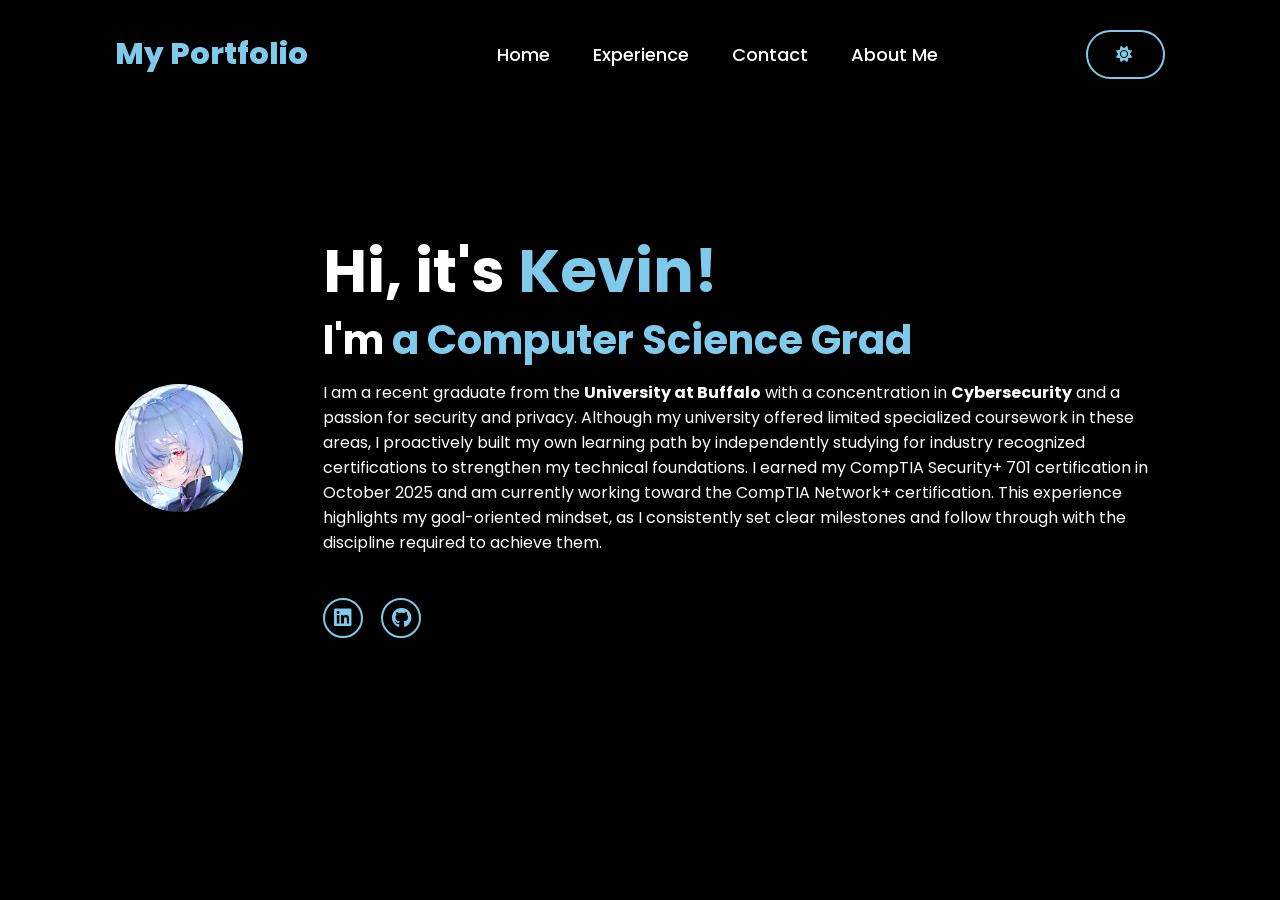
==== index.html @ 8f4cd460 "Add files via upload updated home page" ====
<!DOCTYPE html>
<html lang="en">
    
<head>
    <meta charset="UTF-8">
    <meta name="viewport" content="width=device-width, initial-scale=1.0">
    <link rel="stylesheet" href="https://cdnjs.cloudflare.com/ajax/libs/font-awesome/6.5.2/css/all.min.css">
    <link rel="stylesheet" href="style.css">
    <title>Portfolio Website</title>
</head>
<body>
    <header>
        <a href="#" class="logo">My Portfolio</a>

        <nav>
            <a href="/"> Home</a>
            <a href="experience.html" >Experience</a>
            <a href="contact.html" >Contact</a>
            <a href="about.html" >About Me</a>
        </nav>
        <button id="themeToggle" class="btn theme-btn"> <i class="fa-solid fa-sun"></i> </button>
    </header>
    <section class="home">
        <div class="home-img">
            <img src="main.jpg" alt="">
        </div>
        <div class="home-content">
            <h1>Hi, it's <span><strong>Kevin!</strong></span></h1>
            <h3 class="typing-text">I'm <span></span></h3>
            <p>I am a recent graduate from the <strong>University at Buffalo</strong> with a concentration in <strong>Cybersecurity</strong> and a passion for security and privacy. Although my university offered limited specialized coursework in these areas, I proactively built my own learning path by independently studying for industry recognized certifications to strengthen my technical foundations. I earned my CompTIA Security+ 701 certification in October 2025 and am currently working toward the CompTIA Network+ certification. This experience highlights my goal-oriented mindset, as I consistently set clear milestones and follow through with the discipline required to achieve them.</p>
            <div class="social-icons">
                <a href="#"><i class="fa-brands fa-linkedin"></i></a>
                <a href="#"><i class="fa-brands fa-github"></i></a>
            </div>
        </div>
    </section>
    <script src="script.js"></script>
</body>
</html>
---- style.css ----
@import url('https://fonts.googleapis.com/css2?family=Poppins:wght@100;200;300;400;500;600&display=swap');

*{
    margin: 0;
    padding: 0;
    box-sizing: border-box;
    text-decoration: none;
    border: none;
    outline: none;
    font-family: 'Poppins', sans-serif;
}

html{
    font-size: 62.5%;
}

body{
    width: 100%;
    height: 100vh;
    overflow-x: hidden;
    background-color: black;
    color: white;
    transition: background-color 2s ease, color 2s ease;
}

body.light-mode {
    background-color: white;
    color: black; 
}

header{
    margin-top: 20px;
    position: fixed;
    top: 0;
    left: 0;
    width: 100%;
    padding: 1rem 9%;
    background-color: transparent;
    filter: drop-shadow(10px);
    display: flex;
    justify-content: space-between;
    align-items: center;
    z-index: 100;
}

.logo{
    font-size: 3rem;
    color: #7fcaeb;
    font-weight: 800;
    cursor: pointer;
    transition: 0.5s ease;
}

.logo:hover{
    transform: scale(1.1);
}

nav a{
    font-size: 1.8rem;
    color: white;
    margin-left: 4rem;
    font-weight: 500;
    transition: 0.3s ease;
    border-bottom: 3px solid transparent;
}

body.light-mode nav a{
    font-size: 1.8rem;
    color: black;
    margin-left: 4rem;
    font-weight: 500;
    transition: 0.3s ease;
    border-bottom: 3px solid transparent;
}

nav a:hover{
    color: #7fcaeb;
    border-bottom: 3px solid #6e87ea;
}

body.light-mode nav a:hover{
    color: #7fcaeb;
    border-bottom: 3px solid #6e87ea;
}

@media(max-width:995px){
    nav{
        position: absolute;
        display: none;
        top: 0;
        right: 0;
        width: 40%;
        border-left: 3px solid #7fcaeb;
        border-bottom: 3px solid #7fcaeb;
        border-bottom-left-radius: 2rem;
        padding: 1rem solid;
        background-color: #161616;
        border-top: 0.1rem solid rgba(0,0,0,0.1);
    }

    nav.active{
        display: block;
    }

    nav a{
        display: block;
        font-size: 2rem;
        margin: 3rem 0;
    }

    nav a:hover,
    nav a.active{
        padding: 1rem;
        border-radius: 0.5rem;
        border-bottom: 0.5rem solid #7fcaeb;
    }
}

section{
    min-height: 100vh;
    padding: 5rem 9% 5rem;
}

.home{
    display: flex;
    justify-content: center;
    align-items: center;
    gap: 8rem;
    background-color: black;
}

body.light-mode .home {
    background-color: white;
}

.home .home-content h1{
    font-size: 6rem;
    font-weight: 700;
    line-height: 1.3;
}

span{
    color: #7fcaeb;
}

.home-content h3{
    font-size: 4rem;
    margin-bottom: 1rem;
    font-weight: 700;
}

.home-content p{
    font-size: 1.6rem;
    margin-bottom: 1.25rem;
}

.home-content ul {
    margin-left: 5rem; 
    padding-left: 2rem;
}

.home-img{
    border-radius: 50%;
}

.home-img img{
    position: relative;
    width: 10vw;
    border-radius: 50%;
    box-shadow: 0 0 25px solid #7fcaeb;
    cursor: pointer;
    transition: 0.2s linear;
}

.home-img img:hover{
    font-size: 1.8rem;
    font-weight: 500;
}

.social-icons a{
    display: inline-flex;
    justify-content: center;
    align-items: center;
    width: 4rem;
    height: 4rem;
    background-color: transparent;
    border: 0.2rem solid #7fcaeb;
    font-size: 2rem;
    border-radius: 50%;
    margin: 3rem 1.5rem 3rem 0;
    transition: 0.3s ease;
    color: #7fcaeb;
}

.social-icons a:hover{
    color: black;
    transform: scale(1.3) translateY(-5px);
    background-color: #7eacdb;
    box-shadow: 0  0 25px #7fcaeb;
}

.btn{
    display: inline-block;
    padding: 1rem 2.8rem;
    background-color: black;
    border-radius: 4rem;
    font-size: 1.6rem;
    color: #7fcaeb;
    letter-spacing: 0.3rem;
    font-weight: 600;
    border: 2px solid #7fcaeb;
    transition: 0.3s ease;
    cursor: pointer;
}

.btn:hover{
    transform: scale3d(1.03);
    background-color: #7fcaeb;
    color: black;
    box-shadow: 0 0 25px #7fcaeb;
}

.typing-text{
    font-size: 34px;
    font-weight: 600;
    min-width: 280px;
}

.typing-text span{
    position: relative;
}

.typing-text span::after{
    content: "";
    background-color: black;
    position: absolute;
    width: calc(100% + 8px);
    height: 100%;
    border-left: 3px solid black;
    right: -8;
    animation: cursor 0.6s infinite;
}

body.light-mode .typing-text span::after{
    content: "";
    background-color: white;
    position: absolute;
    width: calc(100% + 8px);
    height: 100%;
    border-left: 3px solid white;
    right: -8;
    animation: cursor 0.6s infinite;
}

.download-container {
    display: flex;
    justify-content: center;
    margin-top: 30px;
}

@keyframes cursor{
    to{
        border-left: 3px solid #7fcaeb;
    }
}


@media (max-width: 1000px){
    .home{
        gap: 4rem;
    }
}

@media(max-width:995px){
    .home{
        flex-direction: column;
        margin: 5rem 4rem;
    }

    .home .home-content h3{
        font-size: 2.5rem;
    }

    .home-content h1{
        font-size: 5rem;
    }

    .home-img img{
        width: 70vw;
        margin-top: 4rem;
    }
}
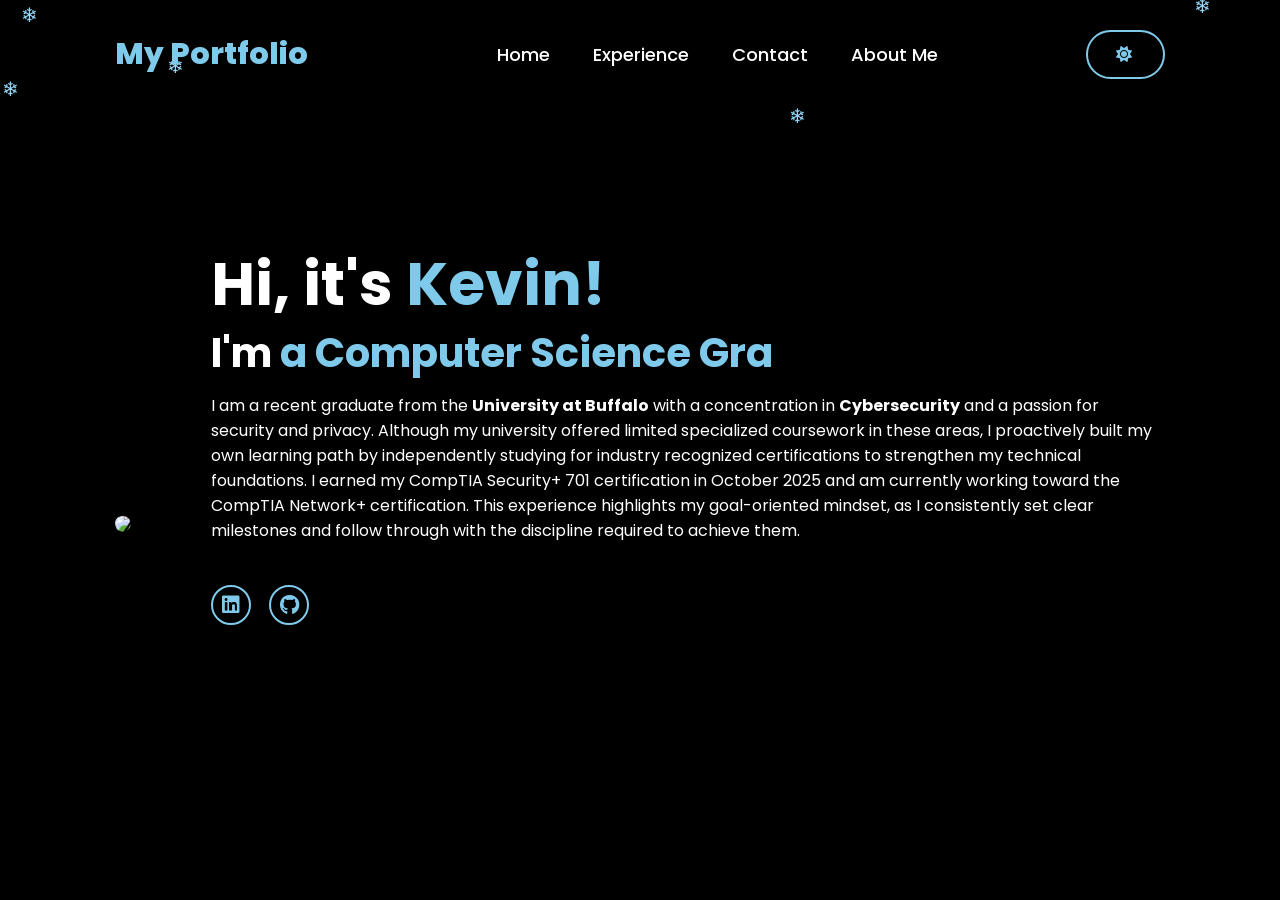
==== commit 7dcc0b66: "updated design added design for christmas" ====
--- a/index.html
+++ b/index.html
@@ -22,15 +22,18 @@
     </header>
     <section class="home">
         <div class="home-img">
-            <img src="main.jpg" alt="">
+            <div class="avatar-wrapper">
+            <img src="img/main.jpg" alt="">
+            <img src="img/santa_hat.png" class="santa-hat">
+            </div>
         </div>
         <div class="home-content">
             <h1>Hi, it's <span><strong>Kevin!</strong></span></h1>
             <h3 class="typing-text">I'm <span></span></h3>
             <p>I am a recent graduate from the <strong>University at Buffalo</strong> with a concentration in <strong>Cybersecurity</strong> and a passion for security and privacy. Although my university offered limited specialized coursework in these areas, I proactively built my own learning path by independently studying for industry recognized certifications to strengthen my technical foundations. I earned my CompTIA Security+ 701 certification in October 2025 and am currently working toward the CompTIA Network+ certification. This experience highlights my goal-oriented mindset, as I consistently set clear milestones and follow through with the discipline required to achieve them.</p>
             <div class="social-icons">
-                <a href="#"><i class="fa-brands fa-linkedin"></i></a>
-                <a href="#"><i class="fa-brands fa-github"></i></a>
+                <a href="https://www.linkedin.com/in/kevin-j-a59888217/" target="_blank"><i class="fa-brands fa-linkedin"></i></a>
+                <a href="https://github.com/Erelive" target="_blank"><i class="fa-brands fa-github"></i></a>
             </div>
         </div>
     </section>
--- a/style.css
+++ b/style.css
@@ -162,6 +162,14 @@
 
 .home-img{
     border-radius: 50%;
+    margin-top: 185px;
+}
+
+.santa-hat {
+    position: absolute;
+    top: -10%;
+    left: 50%;
+    transform: scale(1) rotate(-15deg) translateX(-10%) translateY(-160%);
 }
 
 .home-img img{
@@ -259,6 +267,12 @@
     margin-top: 30px;
 }
 
+.snowflake {
+    position: fixed;
+    color: rgb(149, 216, 250);
+    font-size: 20px;
+}
+
 @keyframes cursor{
     to{
         border-left: 3px solid #7fcaeb;
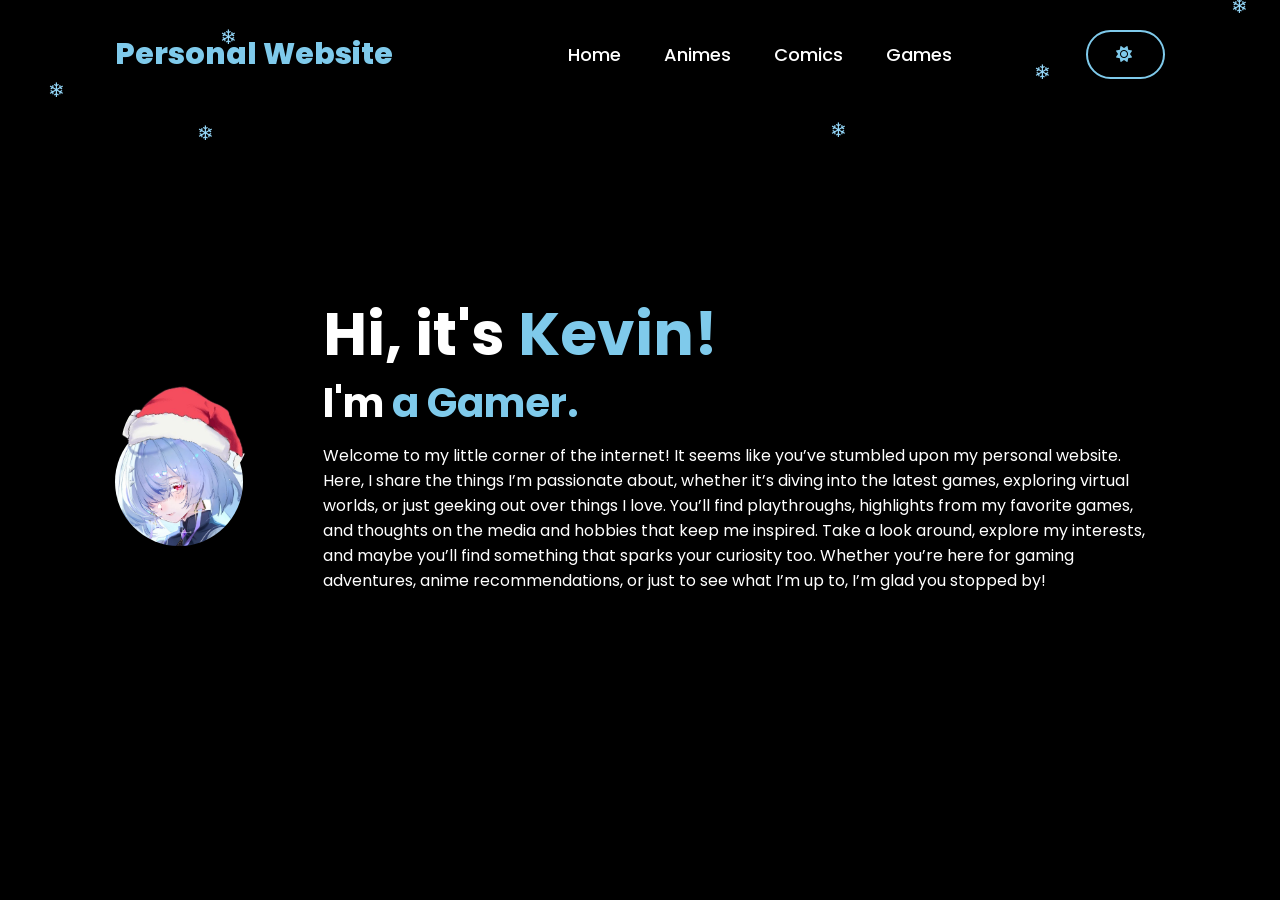
==== commit d281a3f2: "modified such that portfolio is now a personal website" ====
--- a/index.html
+++ b/index.html
@@ -6,17 +6,17 @@
     <meta name="viewport" content="width=device-width, initial-scale=1.0">
     <link rel="stylesheet" href="https://cdnjs.cloudflare.com/ajax/libs/font-awesome/6.5.2/css/all.min.css">
     <link rel="stylesheet" href="style.css">
-    <title>Portfolio Website</title>
+    <title>Personal Website</title>
 </head>
 <body>
     <header>
-        <a href="#" class="logo">My Portfolio</a>
+        <a href="#" class="logo">Personal Website</a>
 
         <nav>
             <a href="/"> Home</a>
-            <a href="experience.html" >Experience</a>
-            <a href="contact.html" >Contact</a>
-            <a href="about.html" >About Me</a>
+            <a href="animes.html" >Animes</a>
+            <a href="comics.html" >Comics</a>
+            <a href="games.html" >Games</a>
         </nav>
         <button id="themeToggle" class="btn theme-btn"> <i class="fa-solid fa-sun"></i> </button>
     </header>
@@ -30,11 +30,13 @@
         <div class="home-content">
             <h1>Hi, it's <span><strong>Kevin!</strong></span></h1>
             <h3 class="typing-text">I'm <span></span></h3>
-            <p>I am a recent graduate from the <strong>University at Buffalo</strong> with a concentration in <strong>Cybersecurity</strong> and a passion for security and privacy. Although my university offered limited specialized coursework in these areas, I proactively built my own learning path by independently studying for industry recognized certifications to strengthen my technical foundations. I earned my CompTIA Security+ 701 certification in October 2025 and am currently working toward the CompTIA Network+ certification. This experience highlights my goal-oriented mindset, as I consistently set clear milestones and follow through with the discipline required to achieve them.</p>
-            <div class="social-icons">
-                <a href="https://www.linkedin.com/in/kevin-j-a59888217/" target="_blank"><i class="fa-brands fa-linkedin"></i></a>
-                <a href="https://github.com/Erelive" target="_blank"><i class="fa-brands fa-github"></i></a>
-            </div>
+            <p>Welcome to my little corner of the internet!
+
+            It seems like you’ve stumbled upon my personal website. Here, I share the things I’m passionate about, whether it’s diving into the latest games, exploring virtual worlds, or just geeking out over things I love.
+
+            You’ll find playthroughs, highlights from my favorite games, and thoughts on the media and hobbies that keep me inspired.
+
+            Take a look around, explore my interests, and maybe you’ll find something that sparks your curiosity too. Whether you’re here for gaming adventures, anime recommendations, or just to see what I’m up to, I’m glad you stopped by!</p>
         </div>
     </section>
     <script src="script.js"></script>
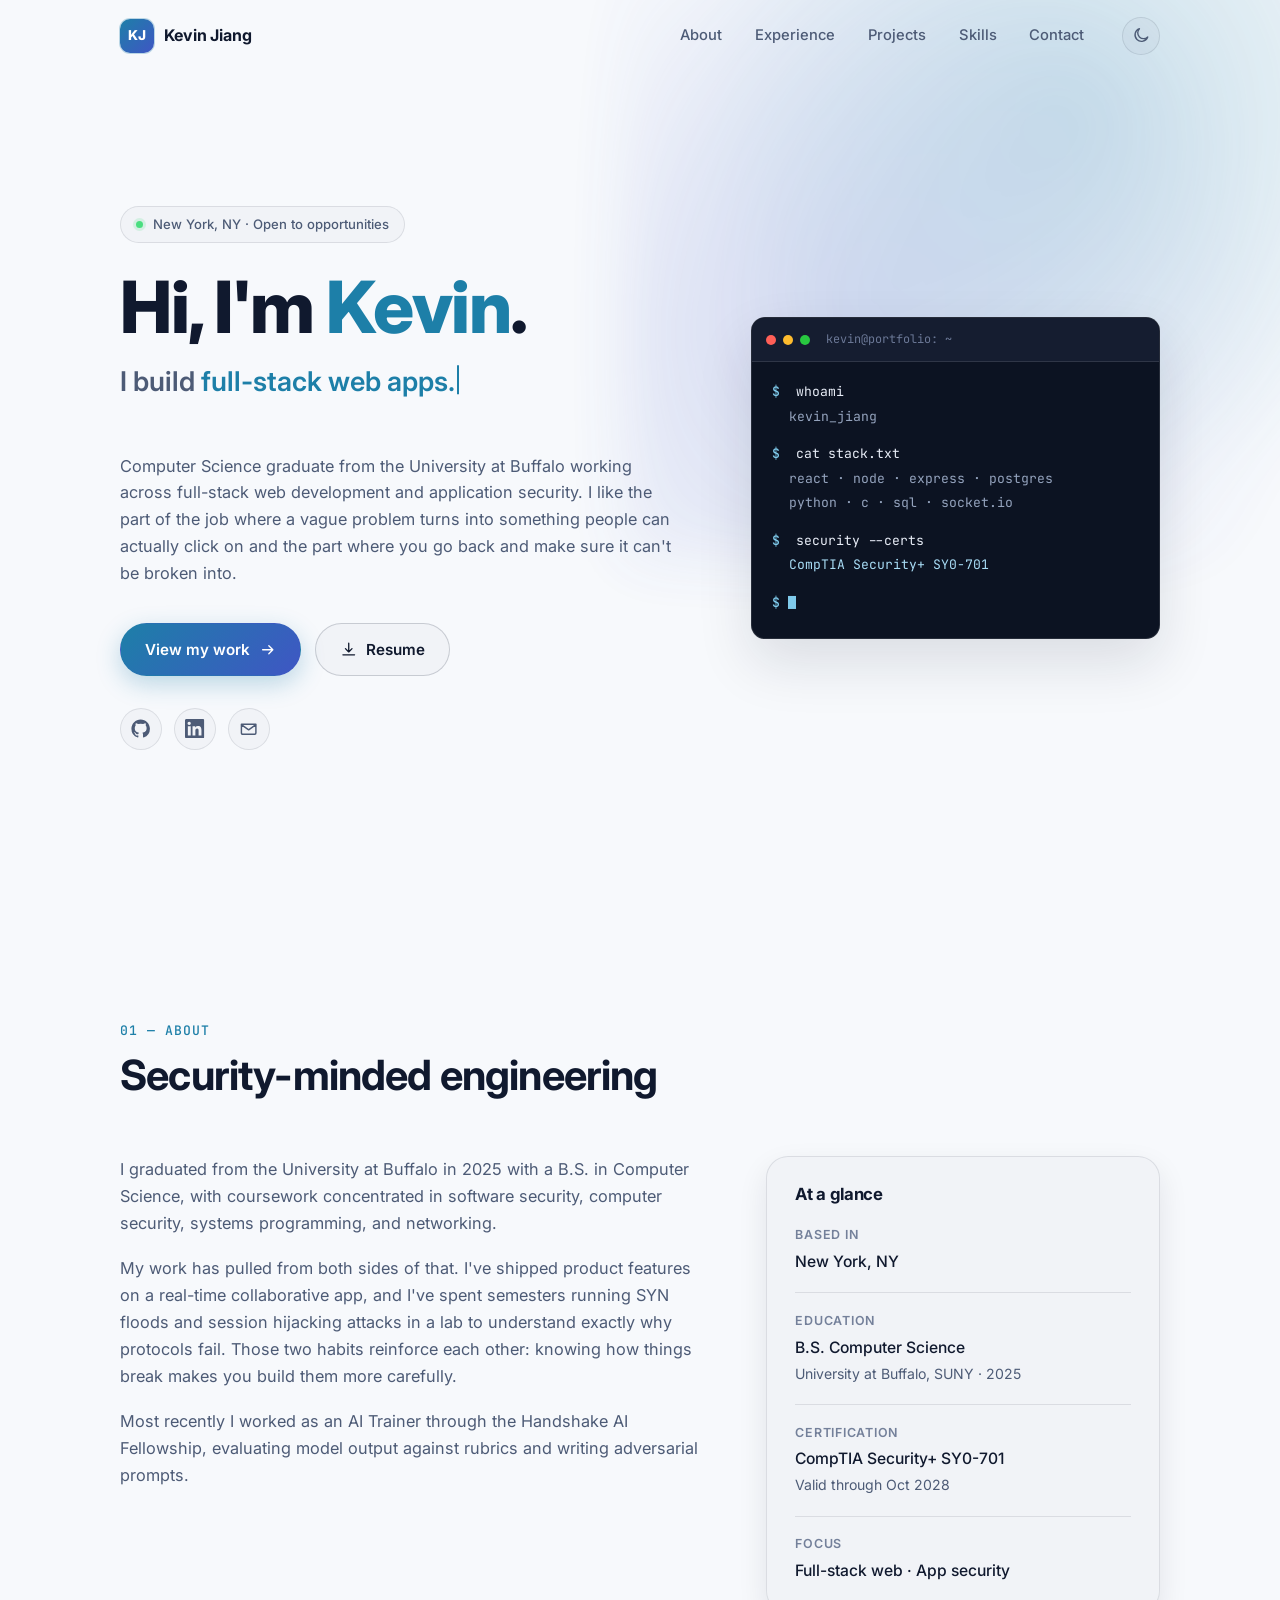
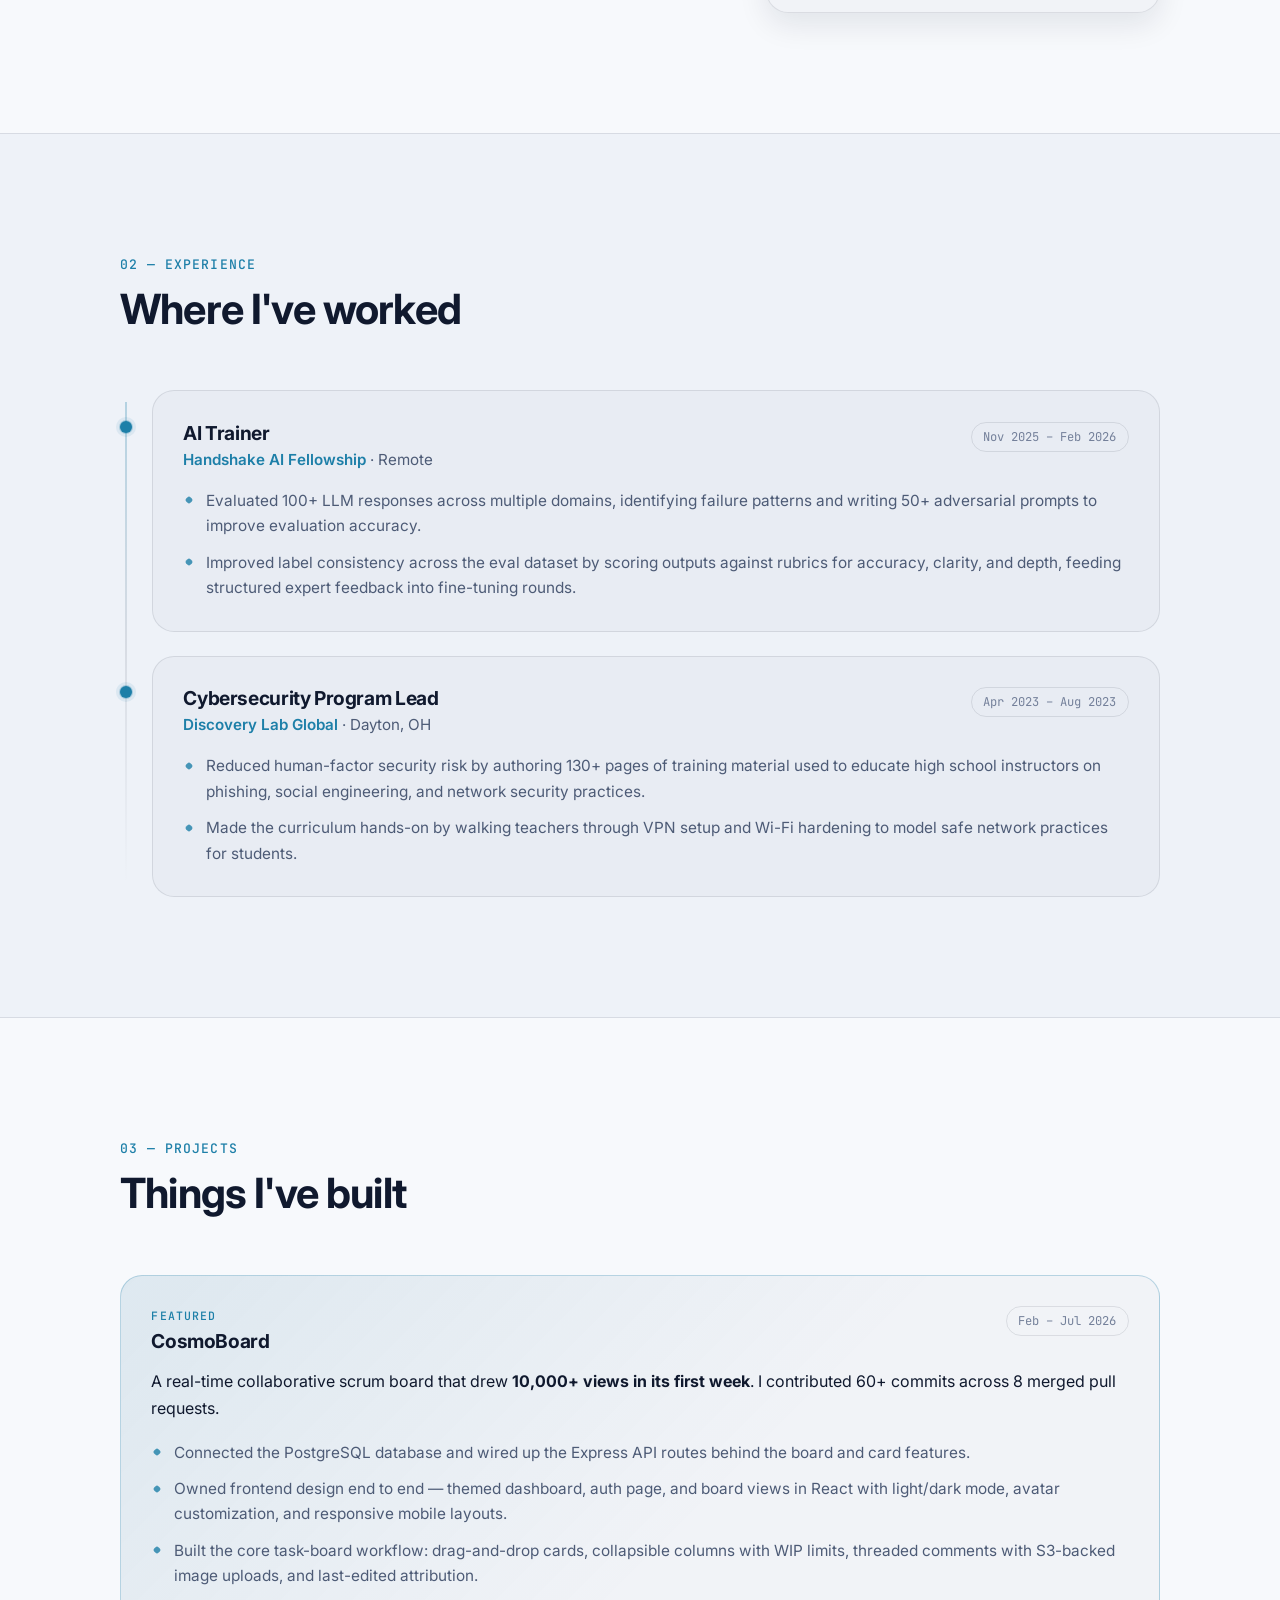
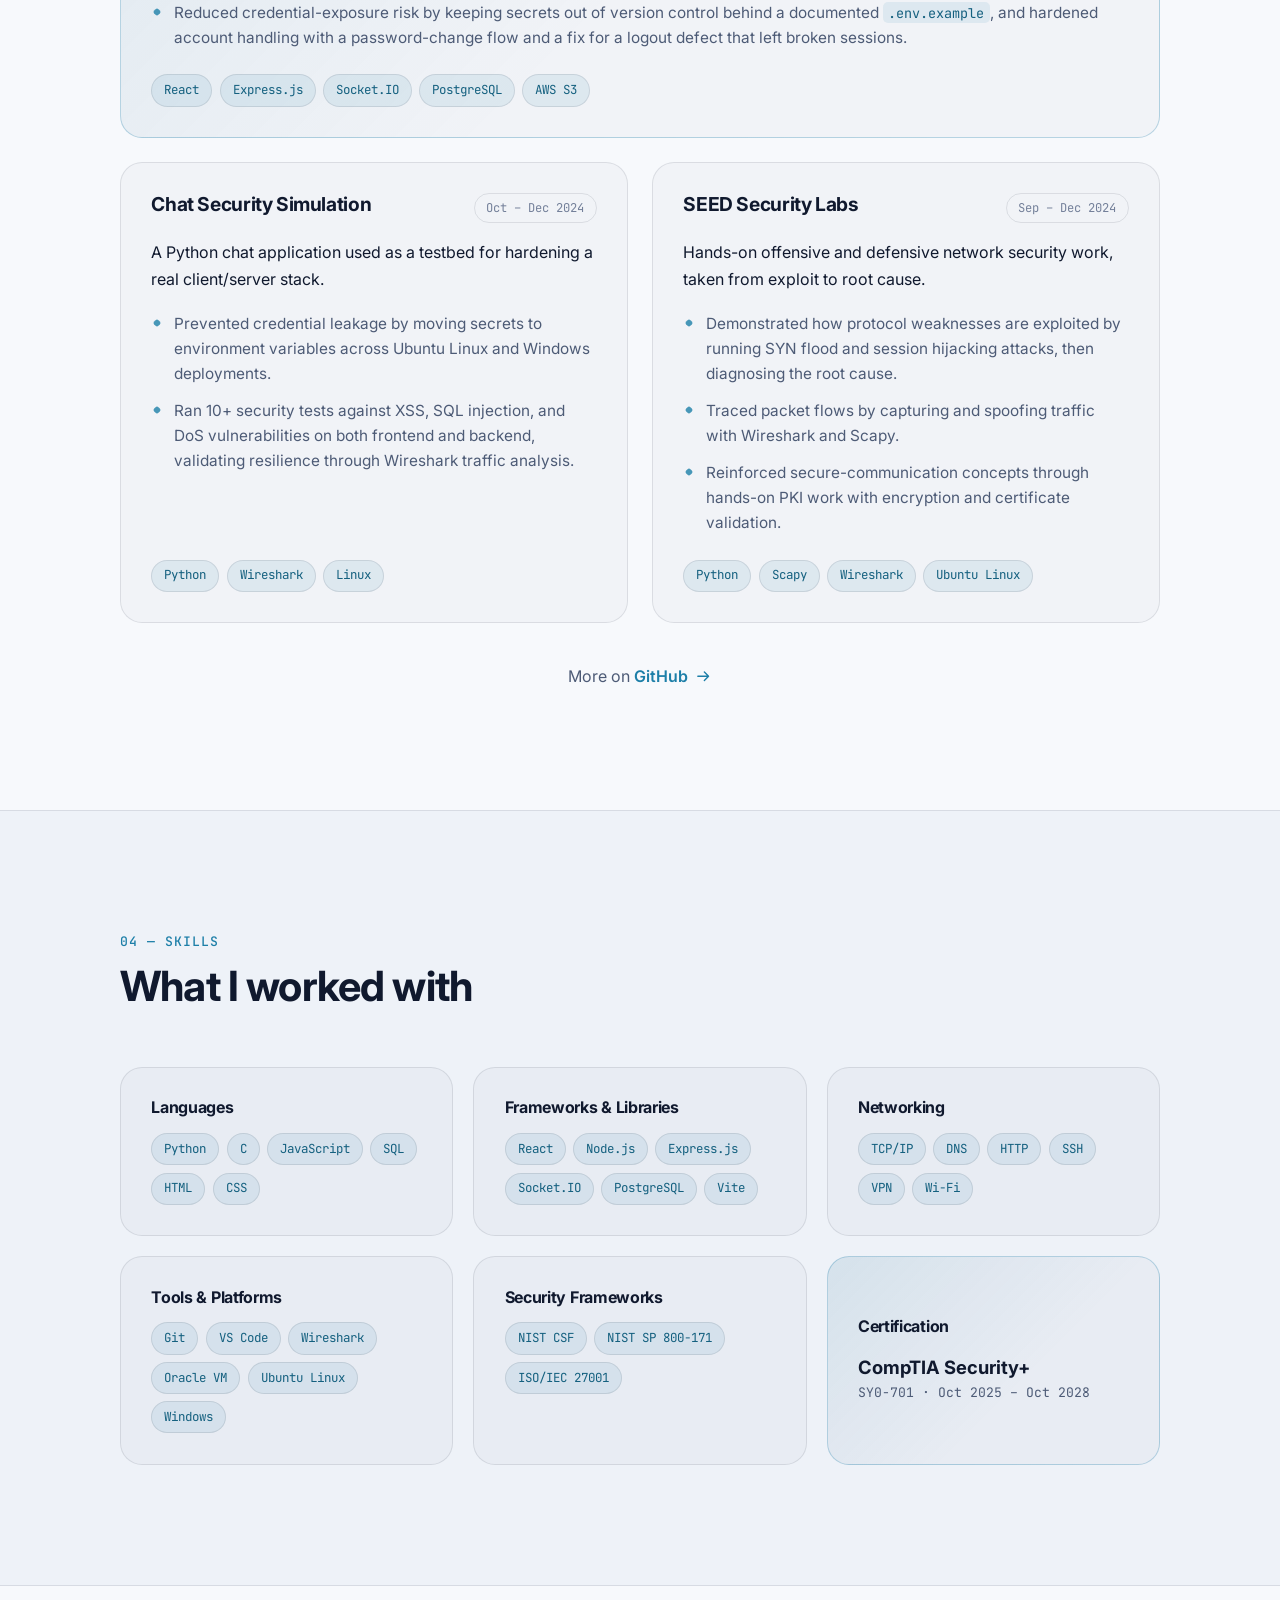
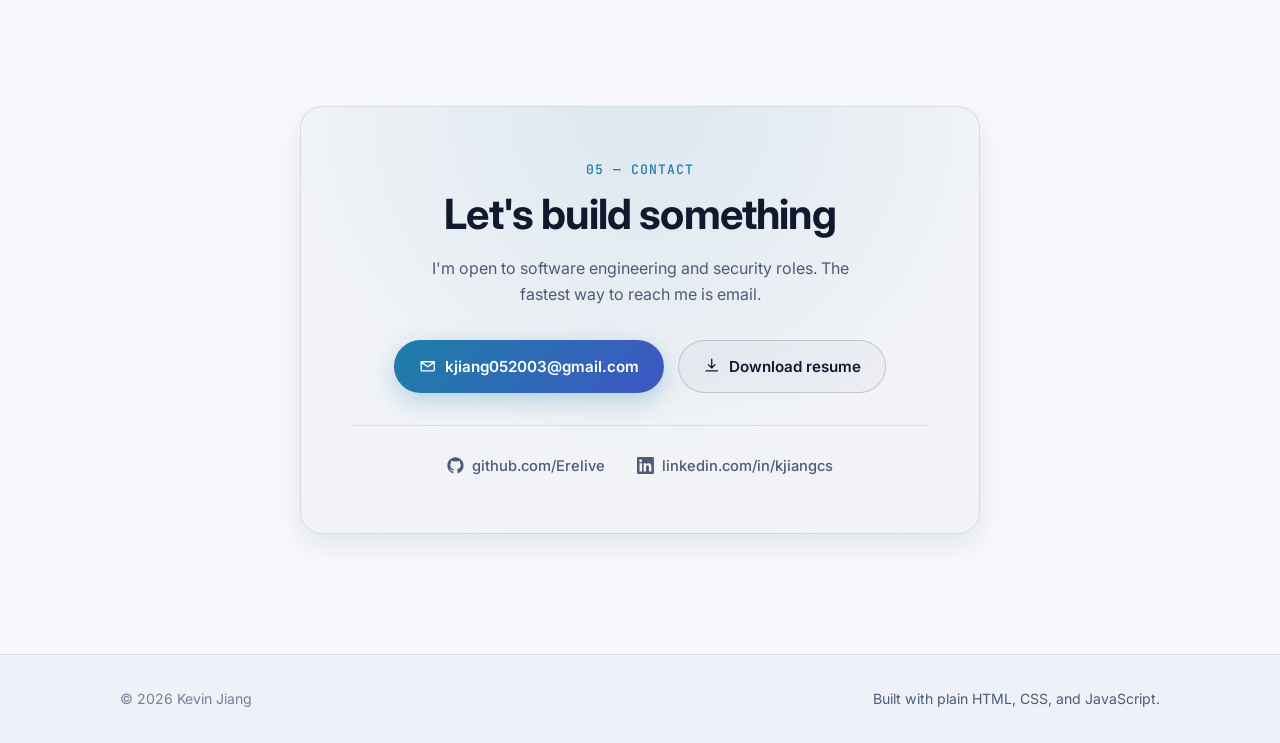
==== commit 65f71656: "cleaned up and modernized portfolio; added resume, about section" ====
--- a/index.html
+++ b/index.html
@@ -1,44 +1,506 @@
-<!DOCTYPE html>
-<html lang="en">
-    
-<head>
-    <meta charset="UTF-8">
-    <meta name="viewport" content="width=device-width, initial-scale=1.0">
-    <link rel="stylesheet" href="https://cdnjs.cloudflare.com/ajax/libs/font-awesome/6.5.2/css/all.min.css">
-    <link rel="stylesheet" href="style.css">
-    <title>Personal Website</title>
-</head>
-<body>
-    <header>
-        <a href="#" class="logo">Personal Website</a>
-
-        <nav>
-            <a href="/"> Home</a>
-            <a href="animes.html" >Animes</a>
-            <a href="comics.html" >Comics</a>
-            <a href="games.html" >Games</a>
-        </nav>
-        <button id="themeToggle" class="btn theme-btn"> <i class="fa-solid fa-sun"></i> </button>
-    </header>
-    <section class="home">
-        <div class="home-img">
-            <div class="avatar-wrapper">
-            <img src="img/main.jpg" alt="">
-            <img src="img/santa_hat.png" class="santa-hat">
-            </div>
-        </div>
-        <div class="home-content">
-            <h1>Hi, it's <span><strong>Kevin!</strong></span></h1>
-            <h3 class="typing-text">I'm <span></span></h3>
-            <p>Welcome to my little corner of the internet!
-
-            It seems like you’ve stumbled upon my personal website. Here, I share the things I’m passionate about, whether it’s diving into the latest games, exploring virtual worlds, or just geeking out over things I love.
-
-            You’ll find playthroughs, highlights from my favorite games, and thoughts on the media and hobbies that keep me inspired.
-
-            Take a look around, explore my interests, and maybe you’ll find something that sparks your curiosity too. Whether you’re here for gaming adventures, anime recommendations, or just to see what I’m up to, I’m glad you stopped by!</p>
-        </div>
-    </section>
-    <script src="script.js"></script>
-</body>
-</html>+<!DOCTYPE html>
+<html lang="en">
+
+<head>
+    <meta charset="UTF-8">
+    <meta name="viewport" content="width=device-width, initial-scale=1.0">
+    <title>Kevin Jiang — Software Engineer</title>
+    <meta name="description" content="Kevin Jiang — software engineer in New York, NY, focused on full-stack web development and application security. CompTIA Security+ certified.">
+    <meta name="author" content="Kevin Jiang">
+
+    <meta property="og:type" content="website">
+    <meta property="og:title" content="Kevin Jiang — Software Engineer">
+    <meta property="og:description" content="Software engineer focused on full-stack web development and application security.">
+    <meta property="og:url" content="https://erelive.github.io/">
+    <meta name="twitter:card" content="summary">
+
+    <link rel="canonical" href="https://erelive.github.io/">
+    <link rel="icon" href="data:image/svg+xml,<svg xmlns='http://www.w3.org/2000/svg' viewBox='0 0 100 100'><text y='.9em' font-size='90' font-family='system-ui,sans-serif' font-weight='700' fill='%237fcaeb'>K</text></svg>">
+
+    <link rel="preconnect" href="https://fonts.googleapis.com">
+    <link rel="preconnect" href="https://fonts.gstatic.com" crossorigin>
+    <link href="https://fonts.googleapis.com/css2?family=Inter:wght@400;500;600;700;800&family=JetBrains+Mono:wght@400;500&display=swap" rel="stylesheet">
+    <link rel="stylesheet" href="style.css">
+
+    <!-- Apply the saved theme before first paint so there's no flash of the wrong one. -->
+    <script>
+        (function () {
+            try {
+                var saved = localStorage.getItem('theme');
+                if (saved === 'light' || saved === 'dark') {
+                    document.documentElement.setAttribute('data-theme', saved);
+                }
+            } catch (err) { /* storage blocked — fall back to the OS preference */ }
+        })();
+    </script>
+</head>
+
+<body>
+    <a class="skip-link" href="#main">Skip to content</a>
+
+    <!-- Icon sprite: keeps the page dependency-free (no icon CDN). -->
+    <svg class="sprite" aria-hidden="true" focusable="false" xmlns="http://www.w3.org/2000/svg">
+        <symbol id="i-github" viewBox="0 0 24 24">
+            <path fill="currentColor" d="M12 .5C5.73.5.5 5.73.5 12a11.5 11.5 0 0 0 7.86 10.92c.58.1.79-.25.79-.56v-2c-3.2.7-3.88-1.54-3.88-1.54-.53-1.34-1.29-1.7-1.29-1.7-1.05-.72.08-.7.08-.7 1.16.08 1.77 1.19 1.77 1.19 1.03 1.77 2.7 1.26 3.36.96.1-.75.4-1.26.73-1.55-2.56-.29-5.25-1.28-5.25-5.7 0-1.26.45-2.29 1.19-3.1-.12-.29-.52-1.46.11-3.05 0 0 .97-.31 3.18 1.18a11 11 0 0 1 5.79 0c2.2-1.49 3.17-1.18 3.17-1.18.63 1.59.23 2.76.12 3.05.74.81 1.18 1.84 1.18 3.1 0 4.43-2.69 5.4-5.26 5.69.41.36.78 1.06.78 2.14v3.17c0 .31.21.67.8.56A11.5 11.5 0 0 0 23.5 12C23.5 5.73 18.27.5 12 .5Z"/>
+        </symbol>
+        <symbol id="i-linkedin" viewBox="0 0 24 24">
+            <path fill="currentColor" d="M20.45 20.45h-3.56v-5.57c0-1.33-.03-3.04-1.85-3.04-1.86 0-2.14 1.45-2.14 2.94v5.67H9.35V9h3.41v1.56h.05a3.74 3.74 0 0 1 3.37-1.85c3.6 0 4.27 2.37 4.27 5.46v6.28ZM5.34 7.43a2.07 2.07 0 1 1 0-4.13 2.07 2.07 0 0 1 0 4.13ZM7.12 20.45H3.55V9h3.57v11.45ZM22.22 0H1.77C.79 0 0 .77 0 1.72v20.56C0 23.23.79 24 1.77 24h20.45c.98 0 1.78-.77 1.78-1.72V1.72C24 .77 23.2 0 22.22 0Z"/>
+        </symbol>
+        <symbol id="i-mail" viewBox="0 0 24 24">
+            <path fill="none" stroke="currentColor" stroke-width="1.8" stroke-linecap="round" stroke-linejoin="round" d="M3 6.5h18v11a1.5 1.5 0 0 1-1.5 1.5h-15A1.5 1.5 0 0 1 3 17.5v-11Zm0 .5 9 6.5L21 7"/>
+        </symbol>
+        <symbol id="i-download" viewBox="0 0 24 24">
+            <path fill="none" stroke="currentColor" stroke-width="1.8" stroke-linecap="round" stroke-linejoin="round" d="M12 3v12m0 0 4.5-4.5M12 15l-4.5-4.5M4 19h16"/>
+        </symbol>
+        <symbol id="i-sun" viewBox="0 0 24 24">
+            <path fill="none" stroke="currentColor" stroke-width="1.8" stroke-linecap="round" d="M12 4V2m0 20v-2m8-8h2M2 12h2m13.66-5.66 1.41-1.41M4.93 19.07l1.41-1.41m11.32 0 1.41 1.41M4.93 4.93l1.41 1.41"/>
+            <circle cx="12" cy="12" r="4.2" fill="none" stroke="currentColor" stroke-width="1.8"/>
+        </symbol>
+        <symbol id="i-moon" viewBox="0 0 24 24">
+            <path fill="none" stroke="currentColor" stroke-width="1.8" stroke-linecap="round" stroke-linejoin="round" d="M20.5 14.3A8.5 8.5 0 1 1 9.7 3.5a7 7 0 0 0 10.8 10.8Z"/>
+        </symbol>
+        <symbol id="i-menu" viewBox="0 0 24 24">
+            <path fill="none" stroke="currentColor" stroke-width="2" stroke-linecap="round" d="M4 7h16M4 12h16M4 17h16"/>
+        </symbol>
+        <symbol id="i-close" viewBox="0 0 24 24">
+            <path fill="none" stroke="currentColor" stroke-width="2" stroke-linecap="round" d="M6 6l12 12M18 6 6 18"/>
+        </symbol>
+        <symbol id="i-arrow" viewBox="0 0 24 24">
+            <path fill="none" stroke="currentColor" stroke-width="1.8" stroke-linecap="round" stroke-linejoin="round" d="M5 12h14m0 0-5.5-5.5M19 12l-5.5 5.5"/>
+        </symbol>
+    </svg>
+
+    <header class="site-header" id="siteHeader">
+        <div class="shell header-inner">
+            <a href="#top" class="logo">
+                <span class="logo-mark">KJ</span>
+                <span class="logo-text">Kevin Jiang</span>
+            </a>
+
+            <nav class="nav" id="primaryNav" aria-label="Primary">
+                <a href="#about">About</a>
+                <a href="#experience">Experience</a>
+                <a href="#projects">Projects</a>
+                <a href="#skills">Skills</a>
+                <a href="#contact">Contact</a>
+            </nav>
+
+            <div class="header-actions">
+                <button id="themeToggle" class="icon-btn" type="button" aria-label="Switch to light theme">
+                    <svg class="icon icon-sun" aria-hidden="true"><use href="#i-sun"></use></svg>
+                    <svg class="icon icon-moon" aria-hidden="true"><use href="#i-moon"></use></svg>
+                </button>
+                <button id="navToggle" class="icon-btn nav-toggle" type="button" aria-label="Open menu" aria-expanded="false" aria-controls="primaryNav">
+                    <svg class="icon icon-open" aria-hidden="true"><use href="#i-menu"></use></svg>
+                    <svg class="icon icon-shut" aria-hidden="true"><use href="#i-close"></use></svg>
+                </button>
+            </div>
+        </div>
+    </header>
+
+    <main id="main">
+        <!-- ============ HERO ============ -->
+        <section class="hero" id="top">
+            <div class="hero-glow" aria-hidden="true"></div>
+            <div class="shell hero-inner">
+                <div class="hero-copy">
+                    <p class="eyebrow">
+                        <span class="status-dot" aria-hidden="true"></span>
+                        New York, NY &middot; Open to opportunities
+                    </p>
+
+                    <h1>Hi, I'm <span class="accent">Kevin</span>.</h1>
+
+                    <p class="hero-role">
+                        I build <span class="typing" data-typing aria-live="polite"></span><span class="caret" aria-hidden="true"></span>
+                    </p>
+
+                    <p class="hero-blurb">
+                        Computer Science graduate from the University at Buffalo working across full-stack
+                        web development and application security. I like the part of the job where a
+                        vague problem turns into something people can actually click on and the part
+                        where you go back and make sure it can't be broken into.
+                    </p>
+
+                    <div class="hero-cta">
+                        <a href="#projects" class="btn btn-primary">
+                            View my work
+                            <svg class="icon" aria-hidden="true"><use href="#i-arrow"></use></svg>
+                        </a>
+                        <a href="Kevin_Jiang_Resume.pdf" class="btn btn-ghost" download>
+                            <svg class="icon" aria-hidden="true"><use href="#i-download"></use></svg>
+                            Resume
+                        </a>
+                    </div>
+
+                    <ul class="hero-links">
+                        <li>
+                            <a href="https://github.com/Erelive" target="_blank" rel="noopener noreferrer" aria-label="GitHub">
+                                <svg class="icon" aria-hidden="true"><use href="#i-github"></use></svg>
+                            </a>
+                        </li>
+                        <li>
+                            <a href="https://linkedin.com/in/kjiangcs" target="_blank" rel="noopener noreferrer" aria-label="LinkedIn">
+                                <svg class="icon" aria-hidden="true"><use href="#i-linkedin"></use></svg>
+                            </a>
+                        </li>
+                        <li>
+                            <a href="mailto:kjiang052003@gmail.com" aria-label="Email">
+                                <svg class="icon" aria-hidden="true"><use href="#i-mail"></use></svg>
+                            </a>
+                        </li>
+                    </ul>
+                </div>
+
+                <!-- Decorative: everything here is stated in full elsewhere on the
+                     page, so it's hidden from assistive tech rather than read out. -->
+                <div class="terminal" aria-hidden="true">
+                    <div class="terminal-bar">
+                        <span class="terminal-dot dot-red"></span>
+                        <span class="terminal-dot dot-amber"></span>
+                        <span class="terminal-dot dot-green"></span>
+                        <span class="terminal-title">kevin@portfolio: ~</span>
+                    </div>
+
+                    <div class="terminal-body">
+                        <p class="term-cmd"><span class="term-prompt">$</span> whoami</p>
+                        <p class="term-out">kevin_jiang</p>
+
+                        <p class="term-cmd"><span class="term-prompt">$</span> cat stack.txt</p>
+                        <p class="term-out">react &middot; node &middot; express &middot; postgres</p>
+                        <p class="term-out">python &middot; c &middot; sql &middot; socket.io</p>
+
+                        <p class="term-cmd"><span class="term-prompt">$</span> security --certs</p>
+                        <p class="term-out term-hl">CompTIA Security+ SY0-701</p>
+
+                        <p class="term-cmd"><span class="term-prompt">$</span><span class="term-caret"></span></p>
+                    </div>
+                </div>
+            </div>
+        </section>
+
+        <!-- ============ ABOUT ============ -->
+        <section class="section" id="about">
+            <div class="shell">
+                <header class="section-head reveal">
+                    <p class="section-kicker">01 &mdash; About</p>
+                    <h2>Security-minded engineering</h2>
+                </header>
+
+                <div class="about-grid">
+                    <div class="about-copy reveal">
+                        <p>
+                            I graduated from the University at Buffalo in 2025 with a B.S. in Computer Science,
+                            with coursework concentrated in software security, computer security, systems
+                            programming, and networking.
+                        </p>
+                        <p>
+                            My work has pulled from both sides of that. I've shipped product features on a
+                            real-time collaborative app, and I've spent semesters running SYN floods and
+                            session hijacking attacks in a lab to understand exactly why protocols fail.
+                            Those two habits reinforce each other: knowing how things break makes you build
+                            them more carefully.
+                        </p>
+                        <p>
+                            Most recently I worked as an AI Trainer through the Handshake AI Fellowship,
+                            evaluating model output against rubrics and writing adversarial prompts.
+                        </p>
+                    </div>
+
+                    <aside class="about-card reveal">
+                        <h3>At a glance</h3>
+                        <dl class="fact-list">
+                            <div class="fact">
+                                <dt>Based in</dt>
+                                <dd>New York, NY</dd>
+                            </div>
+                            <div class="fact">
+                                <dt>Education</dt>
+                                <dd>B.S. Computer Science<br><span class="muted">University at Buffalo, SUNY &middot; 2025</span></dd>
+                            </div>
+                            <div class="fact">
+                                <dt>Certification</dt>
+                                <dd>CompTIA Security+ SY0-701<br><span class="muted">Valid through Oct 2028</span></dd>
+                            </div>
+                            <div class="fact">
+                                <dt>Focus</dt>
+                                <dd>Full-stack web &middot; App security</dd>
+                            </div>
+                        </dl>
+                    </aside>
+                </div>
+            </div>
+        </section>
+
+        <!-- ============ EXPERIENCE ============ -->
+        <section class="section section-alt" id="experience">
+            <div class="shell">
+                <header class="section-head reveal">
+                    <p class="section-kicker">02 &mdash; Experience</p>
+                    <h2>Where I've worked</h2>
+                </header>
+
+                <ol class="timeline">
+                    <li class="timeline-item reveal">
+                        <div class="timeline-marker" aria-hidden="true"></div>
+                        <article class="timeline-card">
+                            <div class="timeline-top">
+                                <div>
+                                    <h3>AI Trainer</h3>
+                                    <p class="org">Handshake AI Fellowship <span class="muted">&middot; Remote</span></p>
+                                </div>
+                                <p class="period">Nov 2025 &ndash; Feb 2026</p>
+                            </div>
+                            <ul class="bullets">
+                                <li>Evaluated 100+ LLM responses across multiple domains, identifying failure patterns and writing 50+ adversarial prompts to improve evaluation accuracy.</li>
+                                <li>Improved label consistency across the eval dataset by scoring outputs against rubrics for accuracy, clarity, and depth, feeding structured expert feedback into fine-tuning rounds.</li>
+                            </ul>
+                        </article>
+                    </li>
+
+                    <li class="timeline-item reveal">
+                        <div class="timeline-marker" aria-hidden="true"></div>
+                        <article class="timeline-card">
+                            <div class="timeline-top">
+                                <div>
+                                    <h3>Cybersecurity Program Lead</h3>
+                                    <p class="org">Discovery Lab Global <span class="muted">&middot; Dayton, OH</span></p>
+                                </div>
+                                <p class="period">Apr 2023 &ndash; Aug 2023</p>
+                            </div>
+                            <ul class="bullets">
+                                <li>Reduced human-factor security risk by authoring 130+ pages of training material used to educate high school instructors on phishing, social engineering, and network security practices.</li>
+                                <li>Made the curriculum hands-on by walking teachers through VPN setup and Wi-Fi hardening to model safe network practices for students.</li>
+                            </ul>
+                        </article>
+                    </li>
+                </ol>
+            </div>
+        </section>
+
+        <!-- ============ PROJECTS ============ -->
+        <section class="section" id="projects">
+            <div class="shell">
+                <header class="section-head reveal">
+                    <p class="section-kicker">03 &mdash; Projects</p>
+                    <h2>Things I've built</h2>
+                </header>
+
+                <div class="project-grid">
+                    <article class="project-card featured reveal">
+                        <div class="project-head">
+                            <div>
+                                <p class="project-label">Featured</p>
+                                <h3>CosmoBoard</h3>
+                            </div>
+                            <p class="period">Feb &ndash; Jul 2026</p>
+                        </div>
+
+                        <p class="project-summary">
+                            A real-time collaborative scrum board that drew <strong>10,000+ views in its first week</strong>.
+                            I contributed 60+ commits across 8 merged pull requests.
+                        </p>
+
+                        <ul class="bullets">
+                            <li>Connected the PostgreSQL database and wired up the Express API routes behind the board and card features.</li>
+                            <li>Owned frontend design end to end &mdash; themed dashboard, auth page, and board views in React with light/dark mode, avatar customization, and responsive mobile layouts.</li>
+                            <li>Built the core task-board workflow: drag-and-drop cards, collapsible columns with WIP limits, threaded comments with S3-backed image uploads, and last-edited attribution.</li>
+                            <li>Reduced credential-exposure risk by keeping secrets out of version control behind a documented <code>.env.example</code>, and hardened account handling with a password-change flow and a fix for a logout defect that left broken sessions.</li>
+                        </ul>
+
+                        <ul class="tags">
+                            <li>React</li>
+                            <li>Express.js</li>
+                            <li>Socket.IO</li>
+                            <li>PostgreSQL</li>
+                            <li>AWS S3</li>
+                        </ul>
+                    </article>
+
+                    <article class="project-card reveal">
+                        <div class="project-head">
+                            <div>
+                                <h3>Chat Security Simulation</h3>
+                            </div>
+                            <p class="period">Oct &ndash; Dec 2024</p>
+                        </div>
+
+                        <p class="project-summary">
+                            A Python chat application used as a testbed for hardening a real client/server stack.
+                        </p>
+
+                        <ul class="bullets">
+                            <li>Prevented credential leakage by moving secrets to environment variables across Ubuntu Linux and Windows deployments.</li>
+                            <li>Ran 10+ security tests against XSS, SQL injection, and DoS vulnerabilities on both frontend and backend, validating resilience through Wireshark traffic analysis.</li>
+                        </ul>
+
+                        <ul class="tags">
+                            <li>Python</li>
+                            <li>Wireshark</li>
+                            <li>Linux</li>
+                        </ul>
+                    </article>
+
+                    <article class="project-card reveal">
+                        <div class="project-head">
+                            <div>
+                                <h3>SEED Security Labs</h3>
+                            </div>
+                            <p class="period">Sep &ndash; Dec 2024</p>
+                        </div>
+
+                        <p class="project-summary">
+                            Hands-on offensive and defensive network security work, taken from exploit to root cause.
+                        </p>
+
+                        <ul class="bullets">
+                            <li>Demonstrated how protocol weaknesses are exploited by running SYN flood and session hijacking attacks, then diagnosing the root cause.</li>
+                            <li>Traced packet flows by capturing and spoofing traffic with Wireshark and Scapy.</li>
+                            <li>Reinforced secure-communication concepts through hands-on PKI work with encryption and certificate validation.</li>
+                        </ul>
+
+                        <ul class="tags">
+                            <li>Python</li>
+                            <li>Scapy</li>
+                            <li>Wireshark</li>
+                            <li>Ubuntu Linux</li>
+                        </ul>
+                    </article>
+                </div>
+
+                <p class="section-footnote reveal">
+                    More on
+                    <a href="https://github.com/Erelive" target="_blank" rel="noopener noreferrer">GitHub
+                        <svg class="icon" aria-hidden="true"><use href="#i-arrow"></use></svg>
+                    </a>
+                </p>
+            </div>
+        </section>
+
+        <!-- ============ SKILLS ============ -->
+        <section class="section section-alt" id="skills">
+            <div class="shell">
+                <header class="section-head reveal">
+                    <p class="section-kicker">04 &mdash; Skills</p>
+                    <h2>What I worked with</h2>
+                </header>
+
+                <div class="skills-grid">
+                    <article class="skill-card reveal">
+                        <h3>Languages</h3>
+                        <ul class="tags">
+                            <li>Python</li>
+                            <li>C</li>
+                            <li>JavaScript</li>
+                            <li>SQL</li>
+                            <li>HTML</li>
+                            <li>CSS</li>
+                        </ul>
+                    </article>
+
+                    <article class="skill-card reveal">
+                        <h3>Frameworks &amp; Libraries</h3>
+                        <ul class="tags">
+                            <li>React</li>
+                            <li>Node.js</li>
+                            <li>Express.js</li>
+                            <li>Socket.IO</li>
+                            <li>PostgreSQL</li>
+                            <li>Vite</li>
+                        </ul>
+                    </article>
+
+                    <article class="skill-card reveal">
+                        <h3>Networking</h3>
+                        <ul class="tags">
+                            <li>TCP/IP</li>
+                            <li>DNS</li>
+                            <li>HTTP</li>
+                            <li>SSH</li>
+                            <li>VPN</li>
+                            <li>Wi-Fi</li>
+                        </ul>
+                    </article>
+
+                    <article class="skill-card reveal">
+                        <h3>Tools &amp; Platforms</h3>
+                        <ul class="tags">
+                            <li>Git</li>
+                            <li>VS Code</li>
+                            <li>Wireshark</li>
+                            <li>Oracle VM</li>
+                            <li>Ubuntu Linux</li>
+                            <li>Windows</li>
+                        </ul>
+                    </article>
+
+                    <article class="skill-card reveal">
+                        <h3>Security Frameworks</h3>
+                        <ul class="tags">
+                            <li>NIST CSF</li>
+                            <li>NIST SP 800-171</li>
+                            <li>ISO/IEC 27001</li>
+                        </ul>
+                    </article>
+
+                    <article class="skill-card skill-card-cert reveal">
+                        <h3>Certification</h3>
+                        <p class="cert-name">CompTIA Security+</p>
+                        <p class="cert-meta">SY0-701 &middot; Oct 2025 &ndash; Oct 2028</p>
+                    </article>
+                </div>
+            </div>
+        </section>
+
+        <!-- ============ CONTACT ============ -->
+        <section class="section contact" id="contact">
+            <div class="shell">
+                <div class="contact-card reveal">
+                    <p class="section-kicker">05 &mdash; Contact</p>
+                    <h2>Let's build something</h2>
+                    <p class="contact-blurb">
+                        I'm open to software engineering and security roles. The fastest way to reach me is
+                        email.
+                    </p>
+
+                    <div class="contact-actions">
+                        <a href="mailto:kjiang052003@gmail.com" class="btn btn-primary">
+                            <svg class="icon" aria-hidden="true"><use href="#i-mail"></use></svg>
+                            kjiang052003@gmail.com
+                        </a>
+                        <a href="Kevin_Jiang_Resume.pdf" class="btn btn-ghost" download>
+                            <svg class="icon" aria-hidden="true"><use href="#i-download"></use></svg>
+                            Download resume
+                        </a>
+                    </div>
+
+                    <ul class="contact-links">
+                        <li>
+                            <a href="https://github.com/Erelive" target="_blank" rel="noopener noreferrer">
+                                <svg class="icon" aria-hidden="true"><use href="#i-github"></use></svg>
+                                github.com/Erelive
+                            </a>
+                        </li>
+                        <li>
+                            <a href="https://linkedin.com/in/kjiangcs" target="_blank" rel="noopener noreferrer">
+                                <svg class="icon" aria-hidden="true"><use href="#i-linkedin"></use></svg>
+                                linkedin.com/in/kjiangcs
+                            </a>
+                        </li>
+                    </ul>
+                </div>
+            </div>
+        </section>
+    </main>
+
+    <footer class="site-footer">
+        <div class="shell footer-inner">
+            <p>&copy; <span id="year">2026</span> Kevin Jiang</p>
+            <p class="muted">Built with plain HTML, CSS, and JavaScript.</p>
+        </div>
+    </footer>
+
+    <script src="script.js"></script>
+</body>
+
+</html>
--- a/style.css
+++ b/style.css
@@ -1,308 +1,1181 @@
-
-@import url('https://fonts.googleapis.com/css2?family=Poppins:wght@100;200;300;400;500;600&display=swap');
-
-*{
-    margin: 0;
-    padding: 0;
-    box-sizing: border-box;
-    text-decoration: none;
-    border: none;
-    outline: none;
-    font-family: 'Poppins', sans-serif;
-}
-
-html{
-    font-size: 62.5%;
-}
-
-body{
-    width: 100%;
-    height: 100vh;
-    overflow-x: hidden;
-    background-color: black;
-    color: white;
-    transition: background-color 2s ease, color 2s ease;
-}
-
-body.light-mode {
-    background-color: white;
-    color: black; 
-}
-
-header{
-    margin-top: 20px;
-    position: fixed;
-    top: 0;
-    left: 0;
-    width: 100%;
-    padding: 1rem 9%;
-    background-color: transparent;
-    filter: drop-shadow(10px);
-    display: flex;
-    justify-content: space-between;
-    align-items: center;
-    z-index: 100;
-}
-
-.logo{
-    font-size: 3rem;
-    color: #7fcaeb;
-    font-weight: 800;
-    cursor: pointer;
-    transition: 0.5s ease;
-}
-
-.logo:hover{
-    transform: scale(1.1);
-}
-
-nav a{
-    font-size: 1.8rem;
-    color: white;
-    margin-left: 4rem;
-    font-weight: 500;
-    transition: 0.3s ease;
-    border-bottom: 3px solid transparent;
-}
-
-body.light-mode nav a{
-    font-size: 1.8rem;
-    color: black;
-    margin-left: 4rem;
-    font-weight: 500;
-    transition: 0.3s ease;
-    border-bottom: 3px solid transparent;
-}
-
-nav a:hover{
-    color: #7fcaeb;
-    border-bottom: 3px solid #6e87ea;
-}
-
-body.light-mode nav a:hover{
-    color: #7fcaeb;
-    border-bottom: 3px solid #6e87ea;
-}
-
-@media(max-width:995px){
-    nav{
-        position: absolute;
-        display: none;
-        top: 0;
-        right: 0;
-        width: 40%;
-        border-left: 3px solid #7fcaeb;
-        border-bottom: 3px solid #7fcaeb;
-        border-bottom-left-radius: 2rem;
-        padding: 1rem solid;
-        background-color: #161616;
-        border-top: 0.1rem solid rgba(0,0,0,0.1);
-    }
-
-    nav.active{
-        display: block;
-    }
-
-    nav a{
-        display: block;
-        font-size: 2rem;
-        margin: 3rem 0;
-    }
-
-    nav a:hover,
-    nav a.active{
-        padding: 1rem;
-        border-radius: 0.5rem;
-        border-bottom: 0.5rem solid #7fcaeb;
-    }
-}
-
-section{
-    min-height: 100vh;
-    padding: 5rem 9% 5rem;
-}
-
-.home{
-    display: flex;
-    justify-content: center;
-    align-items: center;
-    gap: 8rem;
-    background-color: black;
-}
-
-body.light-mode .home {
-    background-color: white;
-}
-
-.home .home-content h1{
-    font-size: 6rem;
-    font-weight: 700;
-    line-height: 1.3;
-}
-
-span{
-    color: #7fcaeb;
-}
-
-.home-content h3{
-    font-size: 4rem;
-    margin-bottom: 1rem;
-    font-weight: 700;
-}
-
-.home-content p{
-    font-size: 1.6rem;
-    margin-bottom: 1.25rem;
-}
-
-.home-content ul {
-    margin-left: 5rem; 
-    padding-left: 2rem;
-}
-
-.home-img{
-    border-radius: 50%;
-    margin-top: 185px;
-}
-
-.santa-hat {
-    position: absolute;
-    top: -10%;
-    left: 50%;
-    transform: scale(1) rotate(-15deg) translateX(-10%) translateY(-160%);
-}
-
-.home-img img{
-    position: relative;
-    width: 10vw;
-    border-radius: 50%;
-    box-shadow: 0 0 25px solid #7fcaeb;
-    cursor: pointer;
-    transition: 0.2s linear;
-}
-
-.home-img img:hover{
-    font-size: 1.8rem;
-    font-weight: 500;
-}
-
-.social-icons a{
-    display: inline-flex;
-    justify-content: center;
-    align-items: center;
-    width: 4rem;
-    height: 4rem;
-    background-color: transparent;
-    border: 0.2rem solid #7fcaeb;
-    font-size: 2rem;
-    border-radius: 50%;
-    margin: 3rem 1.5rem 3rem 0;
-    transition: 0.3s ease;
-    color: #7fcaeb;
-}
-
-.social-icons a:hover{
-    color: black;
-    transform: scale(1.3) translateY(-5px);
-    background-color: #7eacdb;
-    box-shadow: 0  0 25px #7fcaeb;
-}
-
-.btn{
-    display: inline-block;
-    padding: 1rem 2.8rem;
-    background-color: black;
-    border-radius: 4rem;
-    font-size: 1.6rem;
-    color: #7fcaeb;
-    letter-spacing: 0.3rem;
-    font-weight: 600;
-    border: 2px solid #7fcaeb;
-    transition: 0.3s ease;
-    cursor: pointer;
-}
-
-.btn:hover{
-    transform: scale3d(1.03);
-    background-color: #7fcaeb;
-    color: black;
-    box-shadow: 0 0 25px #7fcaeb;
-}
-
-.typing-text{
-    font-size: 34px;
-    font-weight: 600;
-    min-width: 280px;
-}
-
-.typing-text span{
-    position: relative;
-}
-
-.typing-text span::after{
-    content: "";
-    background-color: black;
-    position: absolute;
-    width: calc(100% + 8px);
-    height: 100%;
-    border-left: 3px solid black;
-    right: -8;
-    animation: cursor 0.6s infinite;
-}
-
-body.light-mode .typing-text span::after{
-    content: "";
-    background-color: white;
-    position: absolute;
-    width: calc(100% + 8px);
-    height: 100%;
-    border-left: 3px solid white;
-    right: -8;
-    animation: cursor 0.6s infinite;
-}
-
-.download-container {
-    display: flex;
-    justify-content: center;
-    margin-top: 30px;
-}
-
-.snowflake {
-    position: fixed;
-    color: rgb(149, 216, 250);
-    font-size: 20px;
-}
-
-@keyframes cursor{
-    to{
-        border-left: 3px solid #7fcaeb;
-    }
-}
-
-
-@media (max-width: 1000px){
-    .home{
-        gap: 4rem;
-    }
-}
-
-@media(max-width:995px){
-    .home{
-        flex-direction: column;
-        margin: 5rem 4rem;
-    }
-
-    .home .home-content h3{
-        font-size: 2.5rem;
-    }
-
-    .home-content h1{
-        font-size: 5rem;
-    }
-
-    .home-img img{
-        width: 70vw;
-        margin-top: 4rem;
-    }
-}
-
+/* ==========================================================================
+   Kevin Jiang — portfolio
+   Theming: dark by default. `prefers-color-scheme: light` flips it, and an
+   explicit `data-theme` on <html> (set by the toggle) always wins.
+   ========================================================================== */
+
+:root {
+    /* Dark palette (default) */
+    --bg:            #0b1020;
+    --bg-alt:        #0e1428;
+    --surface:       rgba(255, 255, 255, 0.035);
+    --surface-hover: rgba(255, 255, 255, 0.06);
+    --border:        rgba(255, 255, 255, 0.09);
+    --border-strong: rgba(255, 255, 255, 0.16);
+
+    --text:          #e8edf7;
+    --text-muted:    #9aa7bf;
+    --text-faint:    #6b7896;
+
+    --accent:        #7fcaeb;
+    --accent-strong: #a8dcf5;
+    --accent-deep:   #6e87ea;
+    --accent-contrast: #06121f;
+    --accent-soft:   rgba(127, 202, 235, 0.12);
+    --accent-ring:   rgba(127, 202, 235, 0.32);
+
+    --shadow-sm: 0 1px 2px rgba(0, 0, 0, 0.4);
+    --shadow-md: 0 12px 32px rgba(0, 0, 0, 0.38);
+    --shadow-lg: 0 24px 60px rgba(0, 0, 0, 0.45);
+
+    --radius-sm: 8px;
+    --radius:    14px;
+    --radius-lg: 22px;
+    --radius-pill: 999px;
+
+    --shell: 1120px;
+    --header-h: 72px;
+
+    --font: 'Inter', system-ui, -apple-system, 'Segoe UI', Roboto, sans-serif;
+    --font-mono: 'JetBrains Mono', ui-monospace, SFMono-Regular, Menlo, Consolas, monospace;
+
+    --ease: cubic-bezier(0.22, 1, 0.36, 1);
+}
+
+/* Light palette — applied when the OS asks for it, unless the user pinned dark. */
+@media (prefers-color-scheme: light) {
+    :root:not([data-theme="dark"]) {
+        --bg:            #f7f9fc;
+        --bg-alt:        #eef2f8;
+        --surface:       rgba(12, 22, 44, 0.025);
+        --surface-hover: rgba(12, 22, 44, 0.05);
+        --border:        rgba(12, 22, 44, 0.1);
+        --border-strong: rgba(12, 22, 44, 0.18);
+
+        --text:          #10192e;
+        --text-muted:    #4d5b76;
+        --text-faint:    #74809a;
+
+        --accent:        #1d7fa8;
+        --accent-strong: #14607f;
+        --accent-deep:   #3f56c4;
+        --accent-contrast: #ffffff;
+        --accent-soft:   rgba(29, 127, 168, 0.09);
+        --accent-ring:   rgba(29, 127, 168, 0.28);
+
+        --shadow-sm: 0 1px 2px rgba(16, 25, 46, 0.06);
+        --shadow-md: 0 12px 30px rgba(16, 25, 46, 0.09);
+        --shadow-lg: 0 24px 56px rgba(16, 25, 46, 0.12);
+    }
+}
+
+/* Explicit light choice from the toggle. */
+:root[data-theme="light"] {
+    --bg:            #f7f9fc;
+    --bg-alt:        #eef2f8;
+    --surface:       rgba(12, 22, 44, 0.025);
+    --surface-hover: rgba(12, 22, 44, 0.05);
+    --border:        rgba(12, 22, 44, 0.1);
+    --border-strong: rgba(12, 22, 44, 0.18);
+
+    --text:          #10192e;
+    --text-muted:    #4d5b76;
+    --text-faint:    #74809a;
+
+    --accent:        #1d7fa8;
+    --accent-strong: #14607f;
+    --accent-deep:   #3f56c4;
+    --accent-contrast: #ffffff;
+    --accent-soft:   rgba(29, 127, 168, 0.09);
+    --accent-ring:   rgba(29, 127, 168, 0.28);
+
+    --shadow-sm: 0 1px 2px rgba(16, 25, 46, 0.06);
+    --shadow-md: 0 12px 30px rgba(16, 25, 46, 0.09);
+    --shadow-lg: 0 24px 56px rgba(16, 25, 46, 0.12);
+}
+
+/* --------------------------------------------------------------- base ---- */
+
+*,
+*::before,
+*::after {
+    box-sizing: border-box;
+}
+
+* {
+    margin: 0;
+    padding: 0;
+}
+
+html {
+    scroll-behavior: smooth;
+    scroll-padding-top: calc(var(--header-h) + 16px);
+    -webkit-text-size-adjust: 100%;
+}
+
+body {
+    min-height: 100vh;
+    background-color: var(--bg);
+    color: var(--text);
+    font-family: var(--font);
+    font-size: 1rem;
+    line-height: 1.65;
+    -webkit-font-smoothing: antialiased;
+    overflow-x: hidden;
+    transition: background-color 0.35s var(--ease), color 0.35s var(--ease);
+}
+
+body.nav-open {
+    overflow: hidden;
+}
+
+img {
+    display: block;
+    max-width: 100%;
+    height: auto;
+}
+
+a {
+    color: var(--accent);
+    text-decoration: none;
+    transition: color 0.2s var(--ease);
+}
+
+ul,
+ol {
+    list-style: none;
+}
+
+code {
+    font-family: var(--font-mono);
+    font-size: 0.88em;
+    padding: 0.12em 0.4em;
+    border-radius: 5px;
+    background: var(--accent-soft);
+    color: var(--accent-strong);
+}
+
+h1,
+h2,
+h3 {
+    line-height: 1.18;
+    letter-spacing: -0.02em;
+    font-weight: 700;
+}
+
+:focus-visible {
+    outline: 2px solid var(--accent);
+    outline-offset: 3px;
+    border-radius: 4px;
+}
+
+.sprite {
+    position: absolute;
+    width: 0;
+    height: 0;
+    overflow: hidden;
+}
+
+.icon {
+    width: 1.15em;
+    height: 1.15em;
+    flex: none;
+}
+
+.muted {
+    color: var(--text-muted);
+    font-weight: 400;
+}
+
+.accent {
+    color: var(--accent);
+}
+
+.shell {
+    width: 100%;
+    max-width: var(--shell);
+    margin-inline: auto;
+    padding-inline: clamp(1.25rem, 5vw, 2.5rem);
+}
+
+.skip-link {
+    position: absolute;
+    top: -100px;
+    left: 1rem;
+    z-index: 200;
+    padding: 0.7rem 1.1rem;
+    border-radius: var(--radius-sm);
+    background: var(--accent);
+    color: var(--accent-contrast);
+    font-weight: 600;
+    transition: top 0.2s var(--ease);
+}
+
+.skip-link:focus {
+    top: 1rem;
+}
+
+/* ------------------------------------------------------------- header ---- */
+
+.site-header {
+    position: fixed;
+    inset: 0 0 auto 0;
+    z-index: 100;
+    height: var(--header-h);
+    display: flex;
+    align-items: center;
+    border-bottom: 1px solid transparent;
+    transition: background-color 0.3s var(--ease), border-color 0.3s var(--ease),
+                backdrop-filter 0.3s var(--ease);
+}
+
+.site-header.scrolled {
+    background: color-mix(in srgb, var(--bg) 82%, transparent);
+    backdrop-filter: blur(14px) saturate(160%);
+    -webkit-backdrop-filter: blur(14px) saturate(160%);
+    border-bottom-color: var(--border);
+}
+
+.header-inner {
+    display: flex;
+    align-items: center;
+    justify-content: space-between;
+    gap: 1.5rem;
+}
+
+.logo {
+    display: inline-flex;
+    align-items: center;
+    gap: 0.65rem;
+    color: var(--text);
+    font-weight: 700;
+    letter-spacing: -0.01em;
+}
+
+.logo-mark {
+    display: grid;
+    place-items: center;
+    width: 34px;
+    height: 34px;
+    border-radius: 10px;
+    background: linear-gradient(135deg, var(--accent), var(--accent-deep));
+    color: var(--accent-contrast);
+    font-size: 0.85rem;
+    font-weight: 800;
+    letter-spacing: 0.02em;
+    box-shadow: 0 0 0 1px var(--accent-ring);
+    transition: transform 0.25s var(--ease);
+}
+
+.logo:hover .logo-mark {
+    transform: rotate(-6deg) scale(1.06);
+}
+
+.logo-text {
+    font-size: 1rem;
+}
+
+.nav {
+    display: flex;
+    align-items: center;
+    gap: 0.35rem;
+    margin-left: auto;
+}
+
+.nav a {
+    position: relative;
+    padding: 0.5rem 0.85rem;
+    border-radius: var(--radius-pill);
+    color: var(--text-muted);
+    font-size: 0.92rem;
+    font-weight: 500;
+    transition: color 0.2s var(--ease), background-color 0.2s var(--ease);
+}
+
+.nav a:hover {
+    color: var(--text);
+    background: var(--surface-hover);
+}
+
+.nav a.active {
+    color: var(--accent);
+    background: var(--accent-soft);
+}
+
+.header-actions {
+    display: flex;
+    align-items: center;
+    gap: 0.5rem;
+}
+
+.icon-btn {
+    display: grid;
+    place-items: center;
+    width: 38px;
+    height: 38px;
+    border: 1px solid var(--border);
+    border-radius: var(--radius-pill);
+    background: var(--surface);
+    color: var(--text-muted);
+    font-size: 1rem;
+    cursor: pointer;
+    transition: color 0.2s var(--ease), border-color 0.2s var(--ease),
+                background-color 0.2s var(--ease), transform 0.2s var(--ease);
+}
+
+.icon-btn:hover {
+    color: var(--accent);
+    border-color: var(--accent-ring);
+    background: var(--accent-soft);
+    transform: translateY(-1px);
+}
+
+.icon-btn .icon {
+    grid-area: 1 / 1;
+}
+
+/* Sun shows in dark mode (click = go light); moon shows in light mode. */
+.icon-moon,
+:root[data-theme="light"] .icon-sun {
+    display: none;
+}
+
+:root[data-theme="light"] .icon-moon {
+    display: block;
+}
+
+@media (prefers-color-scheme: light) {
+    :root:not([data-theme="dark"]) .icon-sun {
+        display: none;
+    }
+
+    :root:not([data-theme="dark"]) .icon-moon {
+        display: block;
+    }
+}
+
+.nav-toggle {
+    display: none;
+}
+
+.nav-toggle .icon-shut {
+    display: none;
+}
+
+.nav-toggle[aria-expanded="true"] .icon-open {
+    display: none;
+}
+
+.nav-toggle[aria-expanded="true"] .icon-shut {
+    display: block;
+}
+
+/* --------------------------------------------------------------- hero ---- */
+
+.hero {
+    position: relative;
+    display: flex;
+    align-items: center;
+    min-height: 100svh;
+    padding: calc(var(--header-h) + 3rem) 0 4rem;
+    overflow: hidden;
+}
+
+.hero-glow {
+    position: absolute;
+    top: -22%;
+    right: -8%;
+    width: min(760px, 85vw);
+    aspect-ratio: 1;
+    pointer-events: none;
+    background:
+        radial-gradient(circle at 60% 40%, var(--accent-ring), transparent 62%),
+        radial-gradient(circle at 30% 70%, color-mix(in srgb, var(--accent-deep) 26%, transparent), transparent 60%);
+    filter: blur(30px);
+    opacity: 0.75;
+}
+
+.hero-inner {
+    position: relative;
+    display: grid;
+    grid-template-columns: minmax(0, 1.15fr) minmax(0, 0.85fr);
+    align-items: center;
+    gap: clamp(2rem, 6vw, 5rem);
+}
+
+.eyebrow {
+    display: inline-flex;
+    align-items: center;
+    gap: 0.6rem;
+    margin-bottom: 1.4rem;
+    padding: 0.4rem 0.95rem;
+    border: 1px solid var(--border);
+    border-radius: var(--radius-pill);
+    background: var(--surface);
+    color: var(--text-muted);
+    font-size: 0.82rem;
+    font-weight: 500;
+}
+
+.status-dot {
+    width: 7px;
+    height: 7px;
+    border-radius: 50%;
+    background: #4ade80;
+    box-shadow: 0 0 0 3px rgba(74, 222, 128, 0.18);
+    animation: pulse 2.4s ease-in-out infinite;
+}
+
+@keyframes pulse {
+    0%, 100% { opacity: 1; }
+    50%      { opacity: 0.45; }
+}
+
+.hero h1 {
+    font-size: clamp(2.75rem, 7vw, 4.5rem);
+    font-weight: 800;
+    margin-bottom: 0.75rem;
+}
+
+/* Kept in normal inline flow, not flex — flex would collapse the space
+   between "I build" and the typed phrase into nothing. min-height reserves
+   two lines so the page doesn't jump as longer phrases are typed out. */
+.hero-role {
+    min-height: 2.3em;
+    margin-bottom: 1.75rem;
+    font-size: clamp(1.15rem, 2.6vw, 1.7rem);
+    font-weight: 600;
+    line-height: 1.35;
+    color: var(--text-muted);
+}
+
+.typing {
+    color: var(--accent);
+}
+
+.caret {
+    display: inline-block;
+    width: 2px;
+    height: 1.05em;
+    margin-left: 2px;
+    background: var(--accent);
+    translate: 0 0.12em;
+    animation: blink 1s steps(1) infinite;
+}
+
+@keyframes blink {
+    0%, 49%   { opacity: 1; }
+    50%, 100% { opacity: 0; }
+}
+
+.hero-blurb {
+    max-width: 56ch;
+    margin-bottom: 2.25rem;
+    color: var(--text-muted);
+    font-size: 1.02rem;
+}
+
+.hero-cta {
+    display: flex;
+    flex-wrap: wrap;
+    gap: 0.85rem;
+    margin-bottom: 2rem;
+}
+
+.btn {
+    display: inline-flex;
+    align-items: center;
+    gap: 0.55rem;
+    padding: 0.8rem 1.5rem;
+    border: 1px solid transparent;
+    border-radius: var(--radius-pill);
+    font-family: inherit;
+    font-size: 0.95rem;
+    font-weight: 600;
+    cursor: pointer;
+    transition: transform 0.2s var(--ease), box-shadow 0.2s var(--ease),
+                background-color 0.2s var(--ease), border-color 0.2s var(--ease),
+                color 0.2s var(--ease);
+}
+
+.btn:hover {
+    transform: translateY(-2px);
+}
+
+.btn-primary {
+    background: linear-gradient(135deg, var(--accent), var(--accent-deep));
+    color: var(--accent-contrast);
+    box-shadow: 0 8px 24px var(--accent-ring);
+}
+
+.btn-primary:hover {
+    color: var(--accent-contrast);
+    box-shadow: 0 14px 34px var(--accent-ring);
+}
+
+.btn-primary .icon {
+    transition: transform 0.2s var(--ease);
+}
+
+.btn-primary:hover .icon {
+    transform: translateX(3px);
+}
+
+.btn-ghost {
+    border-color: var(--border-strong);
+    background: var(--surface);
+    color: var(--text);
+}
+
+.btn-ghost:hover {
+    border-color: var(--accent);
+    color: var(--accent);
+    background: var(--accent-soft);
+}
+
+.hero-links {
+    display: flex;
+    gap: 0.75rem;
+}
+
+.hero-links a {
+    display: grid;
+    place-items: center;
+    width: 42px;
+    height: 42px;
+    border: 1px solid var(--border);
+    border-radius: 50%;
+    background: var(--surface);
+    color: var(--text-muted);
+    font-size: 1.05rem;
+    transition: color 0.25s var(--ease), border-color 0.25s var(--ease),
+                background-color 0.25s var(--ease), transform 0.25s var(--ease);
+}
+
+.hero-links a:hover {
+    color: var(--accent);
+    border-color: var(--accent-ring);
+    background: var(--accent-soft);
+    transform: translateY(-3px);
+}
+
+/* ----------------------------------------------------- hero terminal ---- */
+
+/* The terminal keeps its own dark palette in both themes — a code window
+   reads as a code window, and it anchors the otherwise-pale light hero. */
+.terminal {
+    --term-bg:     #0c1322;
+    --term-bar:    #151d30;
+    --term-border: rgba(255, 255, 255, 0.11);
+    --term-text:   #e8edf7;
+    --term-muted:  #94a3bd;
+    --term-faint:  #6b7896;
+    --term-accent: #7fcaeb;
+    --term-hl:     #a8dcf5;
+
+    width: 100%;
+    max-width: 420px;
+    /* Grid items default to min-width:auto, which would size this column to the
+       widest un-wrappable line and push the card past narrow viewports. */
+    min-width: 0;
+    justify-self: end;
+    border: 1px solid var(--term-border);
+    border-radius: var(--radius);
+    background: var(--term-bg);
+    box-shadow: var(--shadow-lg);
+    overflow: hidden;
+    font-family: var(--font-mono);
+    font-size: 0.82rem;
+    line-height: 1.85;
+}
+
+.terminal-bar {
+    display: flex;
+    align-items: center;
+    gap: 0.45rem;
+    padding: 0.65rem 0.9rem;
+    border-bottom: 1px solid var(--term-border);
+    background: var(--term-bar);
+}
+
+.terminal-dot {
+    width: 10px;
+    height: 10px;
+    border-radius: 50%;
+    flex: none;
+}
+
+.dot-red   { background: #ff5f57; }
+.dot-amber { background: #febc2e; }
+.dot-green { background: #28c840; }
+
+.terminal-title {
+    margin-left: 0.5rem;
+    color: var(--term-faint);
+    font-size: 0.74rem;
+}
+
+.terminal-body {
+    padding: 1.15rem 1.25rem 1.4rem;
+}
+
+.term-cmd {
+    color: var(--term-text);
+    white-space: nowrap;
+}
+
+.term-cmd + .term-cmd,
+.term-out + .term-cmd {
+    margin-top: 0.85rem;
+}
+
+.term-prompt {
+    margin-right: 0.5rem;
+    color: var(--term-accent);
+    font-weight: 500;
+}
+
+.term-out {
+    color: var(--term-muted);
+    padding-left: 1.1rem;
+    overflow-wrap: anywhere;
+}
+
+.term-hl {
+    color: var(--term-hl);
+}
+
+.term-caret {
+    display: inline-block;
+    width: 8px;
+    height: 1em;
+    background: var(--term-accent);
+    translate: 0 0.15em;
+    animation: blink 1.1s steps(1) infinite;
+}
+
+/* ----------------------------------------------------------- sections ---- */
+
+.section {
+    padding: clamp(4.5rem, 10vw, 7.5rem) 0;
+}
+
+.section-alt {
+    background: var(--bg-alt);
+    border-block: 1px solid var(--border);
+}
+
+.section-head {
+    margin-bottom: clamp(2.5rem, 5vw, 3.5rem);
+}
+
+.section-kicker {
+    margin-bottom: 0.6rem;
+    color: var(--accent);
+    font-family: var(--font-mono);
+    font-size: 0.82rem;
+    font-weight: 500;
+    letter-spacing: 0.08em;
+    text-transform: uppercase;
+}
+
+.section-head h2,
+.contact-card h2 {
+    font-size: clamp(1.85rem, 4.2vw, 2.6rem);
+}
+
+.section-footnote {
+    margin-top: 2.5rem;
+    text-align: center;
+    color: var(--text-muted);
+}
+
+.section-footnote a {
+    display: inline-flex;
+    align-items: center;
+    gap: 0.35rem;
+    font-weight: 600;
+}
+
+.section-footnote a:hover {
+    color: var(--accent-strong);
+}
+
+.section-footnote .icon {
+    transition: transform 0.2s var(--ease);
+}
+
+.section-footnote a:hover .icon {
+    transform: translateX(3px);
+}
+
+/* -------------------------------------------------------------- about ---- */
+
+.about-grid {
+    display: grid;
+    grid-template-columns: minmax(0, 1.5fr) minmax(0, 1fr);
+    gap: clamp(2rem, 5vw, 3.5rem);
+    align-items: start;
+}
+
+.about-copy p + p {
+    margin-top: 1.15rem;
+}
+
+.about-copy p {
+    color: var(--text-muted);
+    font-size: 1.02rem;
+}
+
+.about-card {
+    padding: 1.75rem;
+    border: 1px solid var(--border);
+    border-radius: var(--radius-lg);
+    background: var(--surface);
+    box-shadow: var(--shadow-md);
+}
+
+.about-card h3 {
+    margin-bottom: 1.25rem;
+    font-size: 1.05rem;
+}
+
+.fact + .fact {
+    margin-top: 1.1rem;
+    padding-top: 1.1rem;
+    border-top: 1px solid var(--border);
+}
+
+.fact dt {
+    margin-bottom: 0.2rem;
+    color: var(--text-faint);
+    font-size: 0.78rem;
+    font-weight: 600;
+    letter-spacing: 0.06em;
+    text-transform: uppercase;
+}
+
+.fact dd {
+    font-size: 0.98rem;
+    font-weight: 500;
+}
+
+.fact dd .muted {
+    font-size: 0.88rem;
+}
+
+/* ----------------------------------------------------------- timeline ---- */
+
+.timeline {
+    position: relative;
+    display: grid;
+    gap: 1.5rem;
+    padding-left: 2rem;
+}
+
+.timeline::before {
+    content: "";
+    position: absolute;
+    top: 0.75rem;
+    bottom: 0.75rem;
+    left: 5px;
+    width: 2px;
+    background: linear-gradient(to bottom, var(--accent-ring), var(--border), transparent);
+}
+
+.timeline-item {
+    position: relative;
+}
+
+.timeline-marker {
+    position: absolute;
+    top: 1.9rem;
+    left: -2rem;
+    width: 12px;
+    height: 12px;
+    border-radius: 50%;
+    background: var(--accent);
+    box-shadow: 0 0 0 4px var(--accent-soft), 0 0 0 1px var(--accent-ring);
+}
+
+.timeline-card,
+.project-card,
+.skill-card {
+    padding: clamp(1.35rem, 3vw, 1.9rem);
+    border: 1px solid var(--border);
+    border-radius: var(--radius-lg);
+    background: var(--surface);
+    transition: transform 0.3s var(--ease), border-color 0.3s var(--ease),
+                background-color 0.3s var(--ease), box-shadow 0.3s var(--ease);
+}
+
+.timeline-card:hover,
+.project-card:hover,
+.skill-card:hover {
+    transform: translateY(-3px);
+    border-color: var(--border-strong);
+    background: var(--surface-hover);
+    box-shadow: var(--shadow-md);
+}
+
+.timeline-top,
+.project-head {
+    display: flex;
+    flex-wrap: wrap;
+    align-items: flex-start;
+    justify-content: space-between;
+    gap: 0.5rem 1.5rem;
+    margin-bottom: 1rem;
+}
+
+.timeline-card h3,
+.project-card h3 {
+    font-size: 1.2rem;
+}
+
+.org {
+    margin-top: 0.15rem;
+    color: var(--accent);
+    font-size: 0.95rem;
+    font-weight: 600;
+}
+
+.period {
+    flex: none;
+    padding: 0.25rem 0.7rem;
+    border: 1px solid var(--border);
+    border-radius: var(--radius-pill);
+    color: var(--text-faint);
+    font-family: var(--font-mono);
+    font-size: 0.76rem;
+    white-space: nowrap;
+}
+
+.bullets {
+    display: grid;
+    gap: 0.7rem;
+}
+
+.bullets li {
+    position: relative;
+    padding-left: 1.4rem;
+    color: var(--text-muted);
+    font-size: 0.96rem;
+}
+
+.bullets li::before {
+    content: "";
+    position: absolute;
+    top: 0.62em;
+    left: 0.15rem;
+    width: 6px;
+    height: 6px;
+    border-radius: 2px;
+    background: var(--accent);
+    opacity: 0.8;
+    rotate: 45deg;
+}
+
+/* ----------------------------------------------------------- projects ---- */
+
+.project-grid {
+    display: grid;
+    grid-template-columns: repeat(2, minmax(0, 1fr));
+    gap: 1.5rem;
+}
+
+.project-card {
+    display: flex;
+    flex-direction: column;
+}
+
+.project-card.featured {
+    grid-column: 1 / -1;
+    border-color: var(--accent-ring);
+    background:
+        linear-gradient(135deg, var(--accent-soft), transparent 55%),
+        var(--surface);
+}
+
+.project-label {
+    margin-bottom: 0.3rem;
+    color: var(--accent);
+    font-family: var(--font-mono);
+    font-size: 0.72rem;
+    font-weight: 500;
+    letter-spacing: 0.1em;
+    text-transform: uppercase;
+}
+
+.project-summary {
+    margin-bottom: 1.15rem;
+    color: var(--text);
+    font-size: 1rem;
+}
+
+.project-card .bullets {
+    margin-bottom: 1.5rem;
+}
+
+.tags {
+    display: flex;
+    flex-wrap: wrap;
+    gap: 0.45rem;
+    margin-top: auto;
+}
+
+.tags li {
+    padding: 0.3rem 0.75rem;
+    border: 1px solid var(--border);
+    border-radius: var(--radius-pill);
+    background: var(--accent-soft);
+    color: var(--accent-strong);
+    font-family: var(--font-mono);
+    font-size: 0.78rem;
+}
+
+/* ------------------------------------------------------------- skills ---- */
+
+.skills-grid {
+    display: grid;
+    grid-template-columns: repeat(auto-fit, minmax(260px, 1fr));
+    gap: 1.25rem;
+}
+
+.skill-card h3 {
+    margin-bottom: 1rem;
+    font-size: 1rem;
+}
+
+.skill-card .tags {
+    margin-top: 0;
+}
+
+.skill-card-cert {
+    display: flex;
+    flex-direction: column;
+    justify-content: center;
+    border-color: var(--accent-ring);
+    background:
+        linear-gradient(135deg, var(--accent-soft), transparent 60%),
+        var(--surface);
+}
+
+.cert-name {
+    font-size: 1.15rem;
+    font-weight: 700;
+}
+
+.cert-meta {
+    color: var(--text-muted);
+    font-family: var(--font-mono);
+    font-size: 0.82rem;
+}
+
+/* ------------------------------------------------------------ contact ---- */
+
+.contact-card {
+    max-width: 680px;
+    margin-inline: auto;
+    padding: clamp(2rem, 5vw, 3.25rem);
+    border: 1px solid var(--border);
+    border-radius: var(--radius-lg);
+    background:
+        radial-gradient(circle at 50% 0%, var(--accent-soft), transparent 65%),
+        var(--surface);
+    box-shadow: var(--shadow-md);
+    text-align: center;
+}
+
+.contact-blurb {
+    max-width: 46ch;
+    margin: 1rem auto 2rem;
+    color: var(--text-muted);
+}
+
+.contact-actions {
+    display: flex;
+    flex-wrap: wrap;
+    justify-content: center;
+    gap: 0.85rem;
+    margin-bottom: 2rem;
+}
+
+.contact-links {
+    display: flex;
+    flex-wrap: wrap;
+    justify-content: center;
+    gap: 0.75rem 2rem;
+    padding-top: 1.75rem;
+    border-top: 1px solid var(--border);
+}
+
+.contact-links a {
+    display: inline-flex;
+    align-items: center;
+    gap: 0.5rem;
+    color: var(--text-muted);
+    font-size: 0.92rem;
+    font-weight: 500;
+}
+
+.contact-links a:hover {
+    color: var(--accent);
+}
+
+/* ------------------------------------------------------------- footer ---- */
+
+.site-footer {
+    padding: 2rem 0;
+    border-top: 1px solid var(--border);
+    background: var(--bg-alt);
+}
+
+.footer-inner {
+    display: flex;
+    flex-wrap: wrap;
+    align-items: center;
+    justify-content: space-between;
+    gap: 0.5rem 1.5rem;
+    color: var(--text-faint);
+    font-size: 0.88rem;
+}
+
+/* ------------------------------------------------------------ reveals ---- */
+
+.reveal {
+    opacity: 0;
+    transform: translateY(22px);
+    transition: opacity 0.65s var(--ease), transform 0.65s var(--ease);
+}
+
+.reveal.visible {
+    opacity: 1;
+    transform: none;
+}
+
+/* --------------------------------------------------------- responsive ---- */
+
+@media (max-width: 900px) {
+    .hero-inner {
+        grid-template-columns: 1fr;
+        text-align: center;
+        gap: 2.5rem;
+    }
+
+    /* Copy leads on narrow screens; the terminal follows it. */
+    .terminal {
+        justify-self: center;
+        text-align: left;
+    }
+
+    .hero-blurb {
+        margin-inline: auto;
+    }
+
+    .hero-cta,
+    .hero-links {
+        justify-content: center;
+    }
+
+    .about-grid,
+    .project-grid {
+        grid-template-columns: 1fr;
+    }
+}
+
+@media (max-width: 720px) {
+    .nav-toggle {
+        display: grid;
+    }
+
+    .logo-text {
+        display: none;
+    }
+
+    .nav {
+        position: fixed;
+        inset: var(--header-h) 0 auto 0;
+        flex-direction: column;
+        align-items: stretch;
+        gap: 0.25rem;
+        margin: 0;
+        padding: 1rem clamp(1.25rem, 5vw, 2.5rem) 1.5rem;
+        background: color-mix(in srgb, var(--bg) 96%, transparent);
+        backdrop-filter: blur(14px);
+        -webkit-backdrop-filter: blur(14px);
+        border-bottom: 1px solid var(--border);
+        box-shadow: var(--shadow-lg);
+        opacity: 0;
+        visibility: hidden;
+        transform: translateY(-12px);
+        transition: opacity 0.25s var(--ease), transform 0.25s var(--ease),
+                    visibility 0.25s var(--ease);
+    }
+
+    .nav.open {
+        opacity: 1;
+        visibility: visible;
+        transform: none;
+    }
+
+    .nav a {
+        padding: 0.8rem 1rem;
+        border-radius: var(--radius);
+        font-size: 1rem;
+    }
+
+    .timeline {
+        padding-left: 1.5rem;
+    }
+
+    .timeline-marker {
+        left: -1.5rem;
+    }
+
+    .footer-inner {
+        justify-content: center;
+        text-align: center;
+    }
+}
+
+@media (prefers-reduced-motion: reduce) {
+    html {
+        scroll-behavior: auto;
+    }
+
+    *,
+    *::before,
+    *::after {
+        animation-duration: 0.01ms !important;
+        animation-iteration-count: 1 !important;
+        transition-duration: 0.01ms !important;
+    }
+
+    .reveal {
+        opacity: 1;
+        transform: none;
+    }
+}
+
+@media print {
+    .site-header,
+    .hero-cta,
+    .hero-links,
+    .contact-actions,
+    .hero-glow,
+    .terminal,
+    .skip-link {
+        display: none !important;
+    }
+
+    body {
+        background: #fff;
+        color: #000;
+    }
+
+    .reveal {
+        opacity: 1;
+        transform: none;
+    }
+}
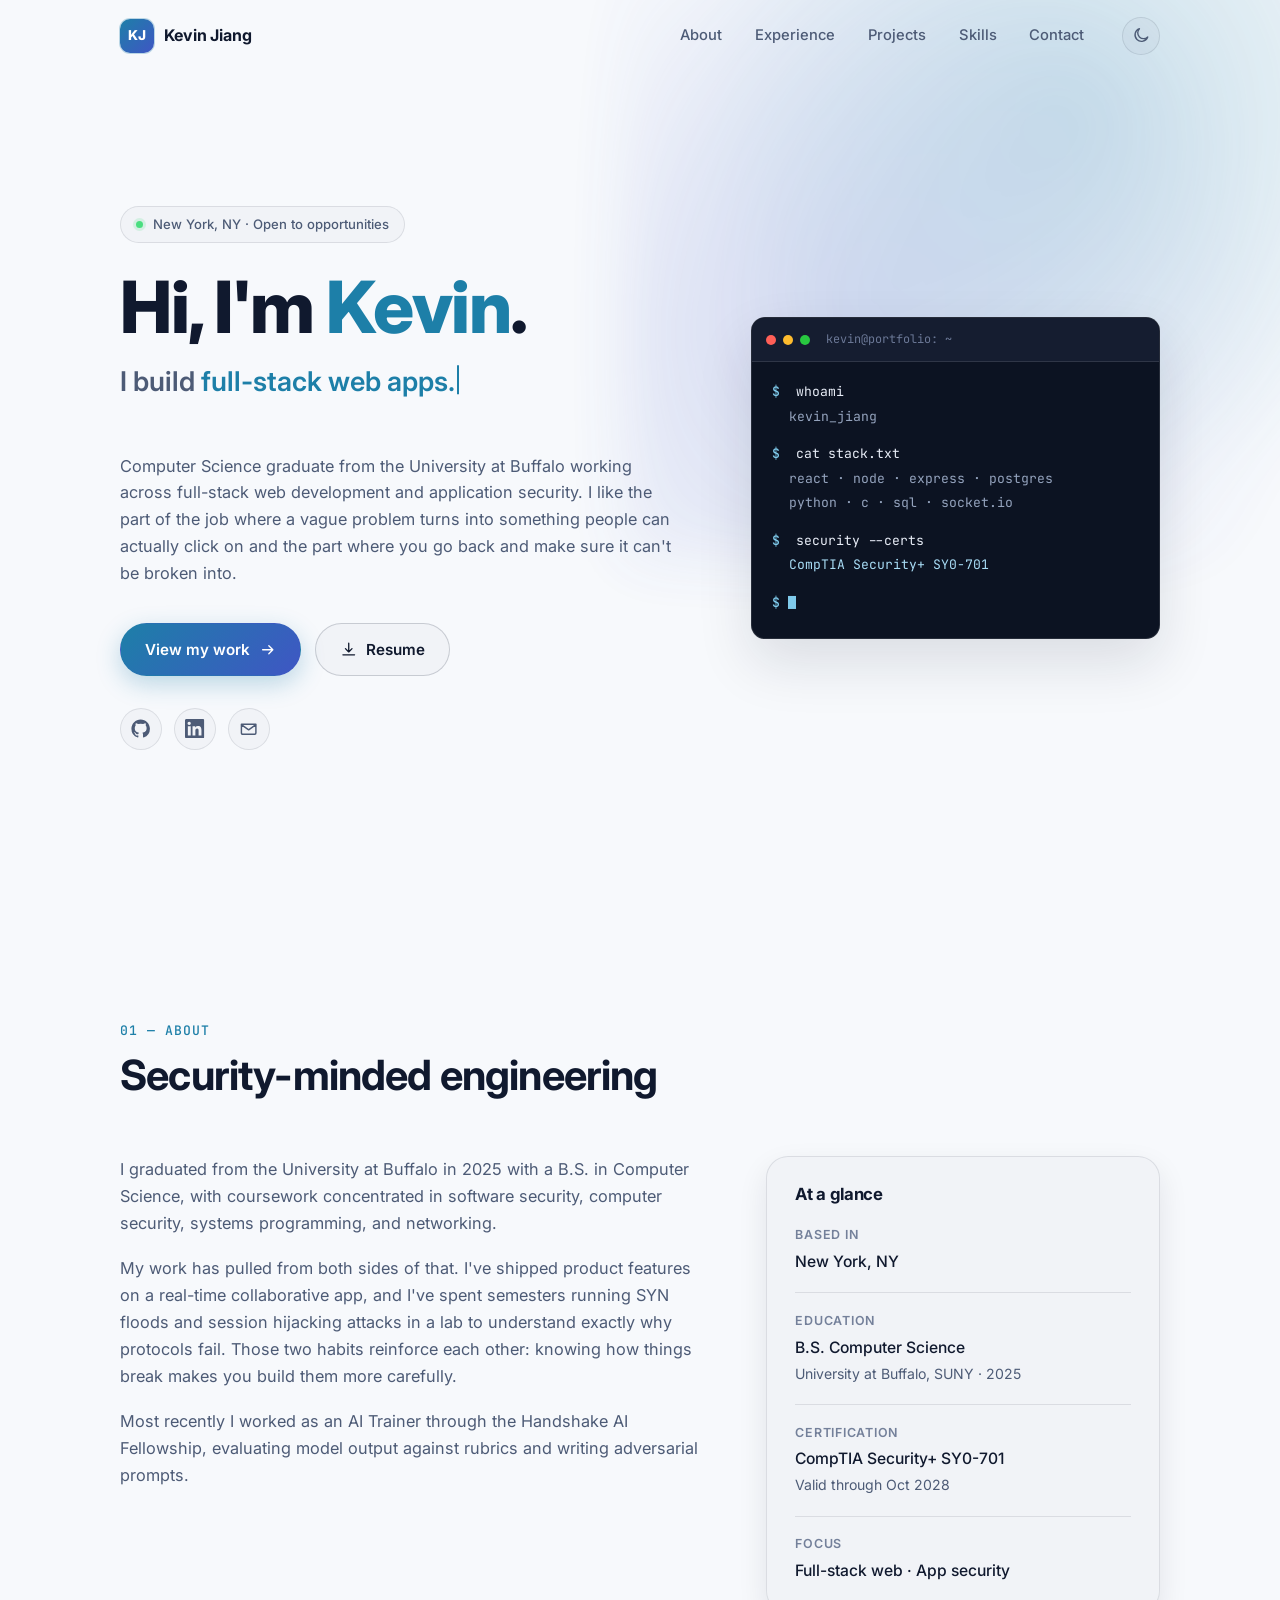
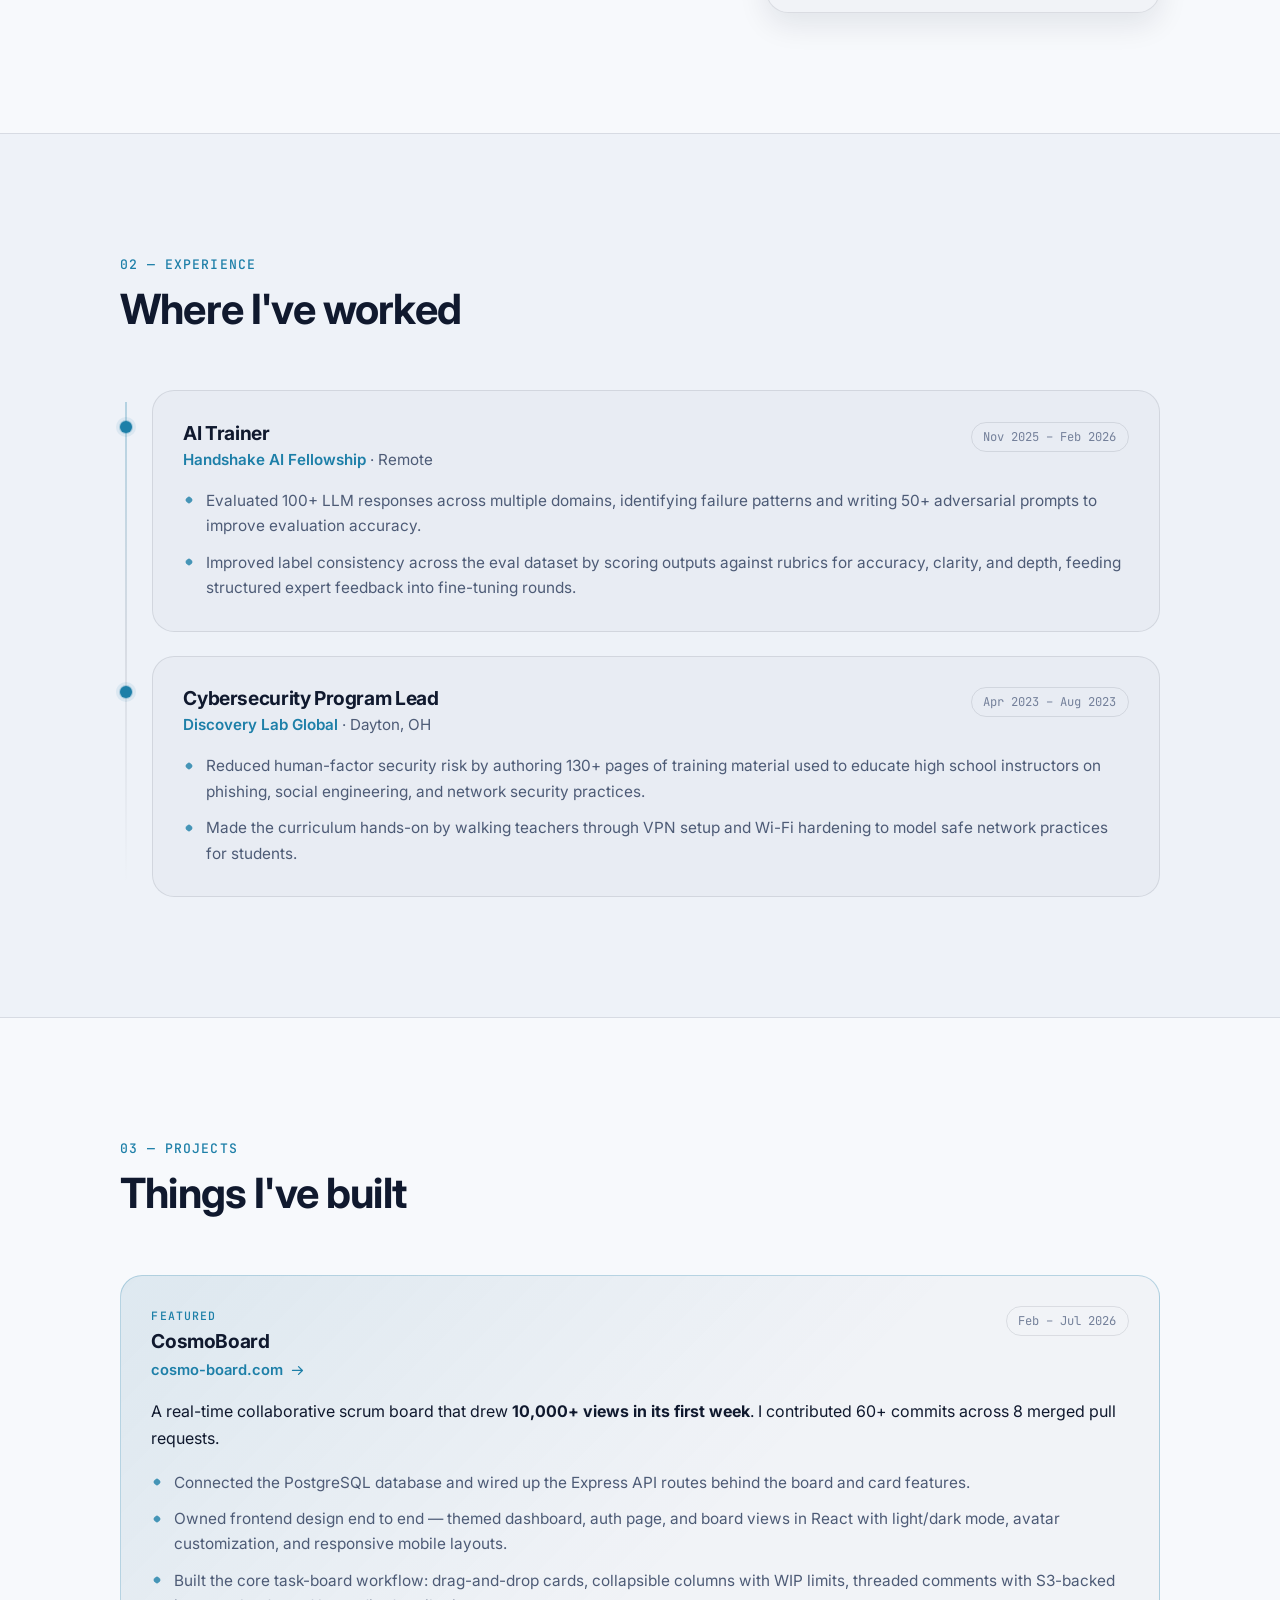
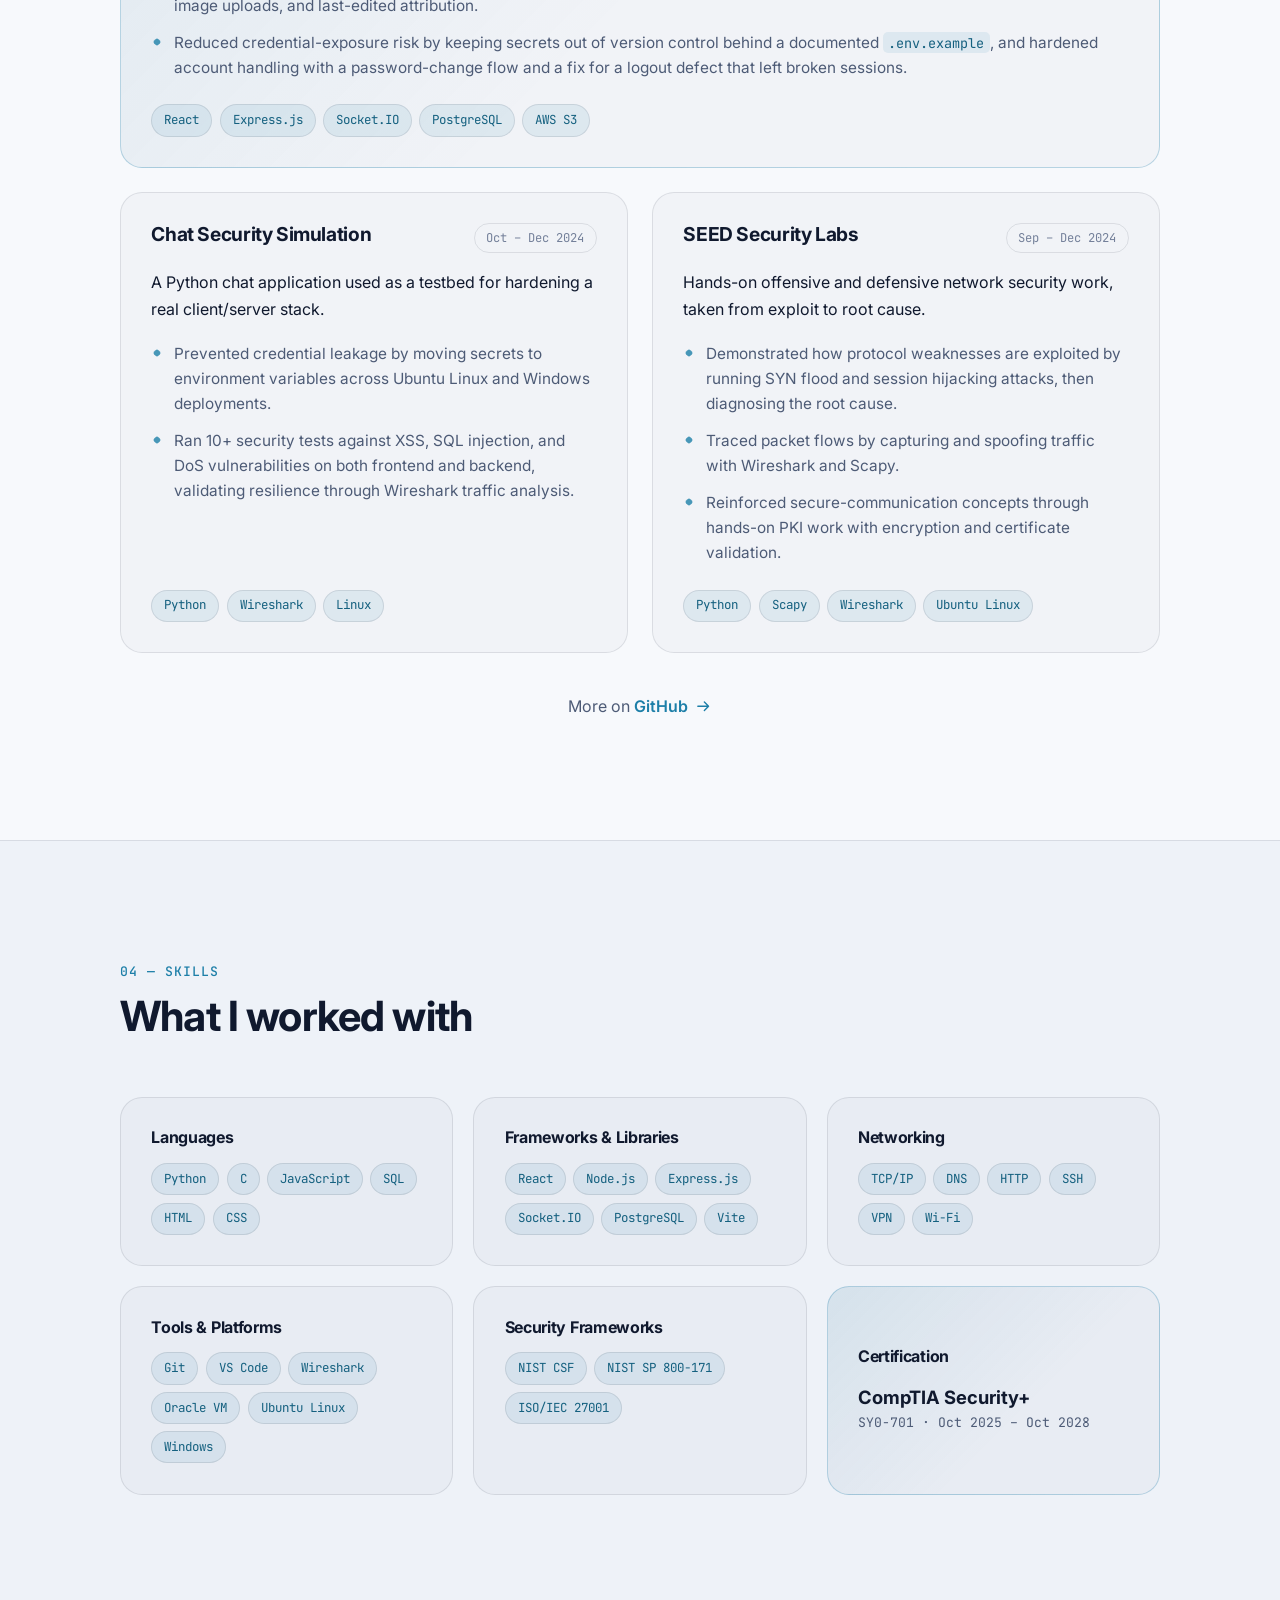
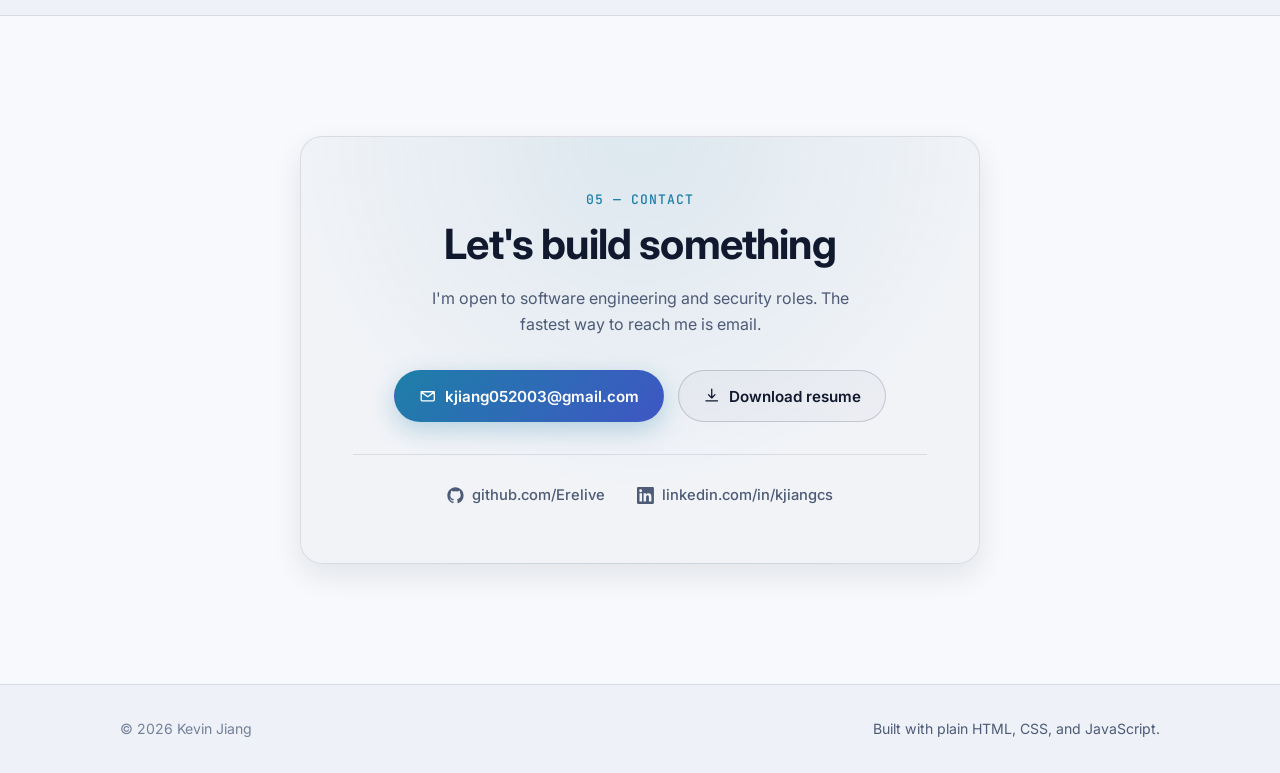
==== commit e659d913: "added link for cosmoboard webpage" ====
--- a/index.html
+++ b/index.html
@@ -292,6 +292,9 @@
                             <div>
                                 <p class="project-label">Featured</p>
                                 <h3>CosmoBoard</h3>
+                                <a class="project-link" href="https://cosmo-board.com/" target="_blank" rel="noopener noreferrer">cosmo-board.com
+                                    <svg class="icon" aria-hidden="true"><use href="#i-arrow"></use></svg>
+                                </a>
                             </div>
                             <p class="period">Feb &ndash; Jul 2026</p>
                         </div>
--- a/style.css
+++ b/style.css
@@ -905,6 +905,28 @@
     font-weight: 500;
     letter-spacing: 0.1em;
     text-transform: uppercase;
+}
+
+.project-link {
+    display: inline-flex;
+    align-items: center;
+    gap: 0.35rem;
+    margin-top: 0.35rem;
+    color: var(--accent);
+    font-size: 0.92rem;
+    font-weight: 600;
+}
+
+.project-link:hover {
+    color: var(--accent-strong);
+}
+
+.project-link .icon {
+    transition: transform 0.2s var(--ease);
+}
+
+.project-link:hover .icon {
+    transform: translateX(3px);
 }
 
 .project-summary {
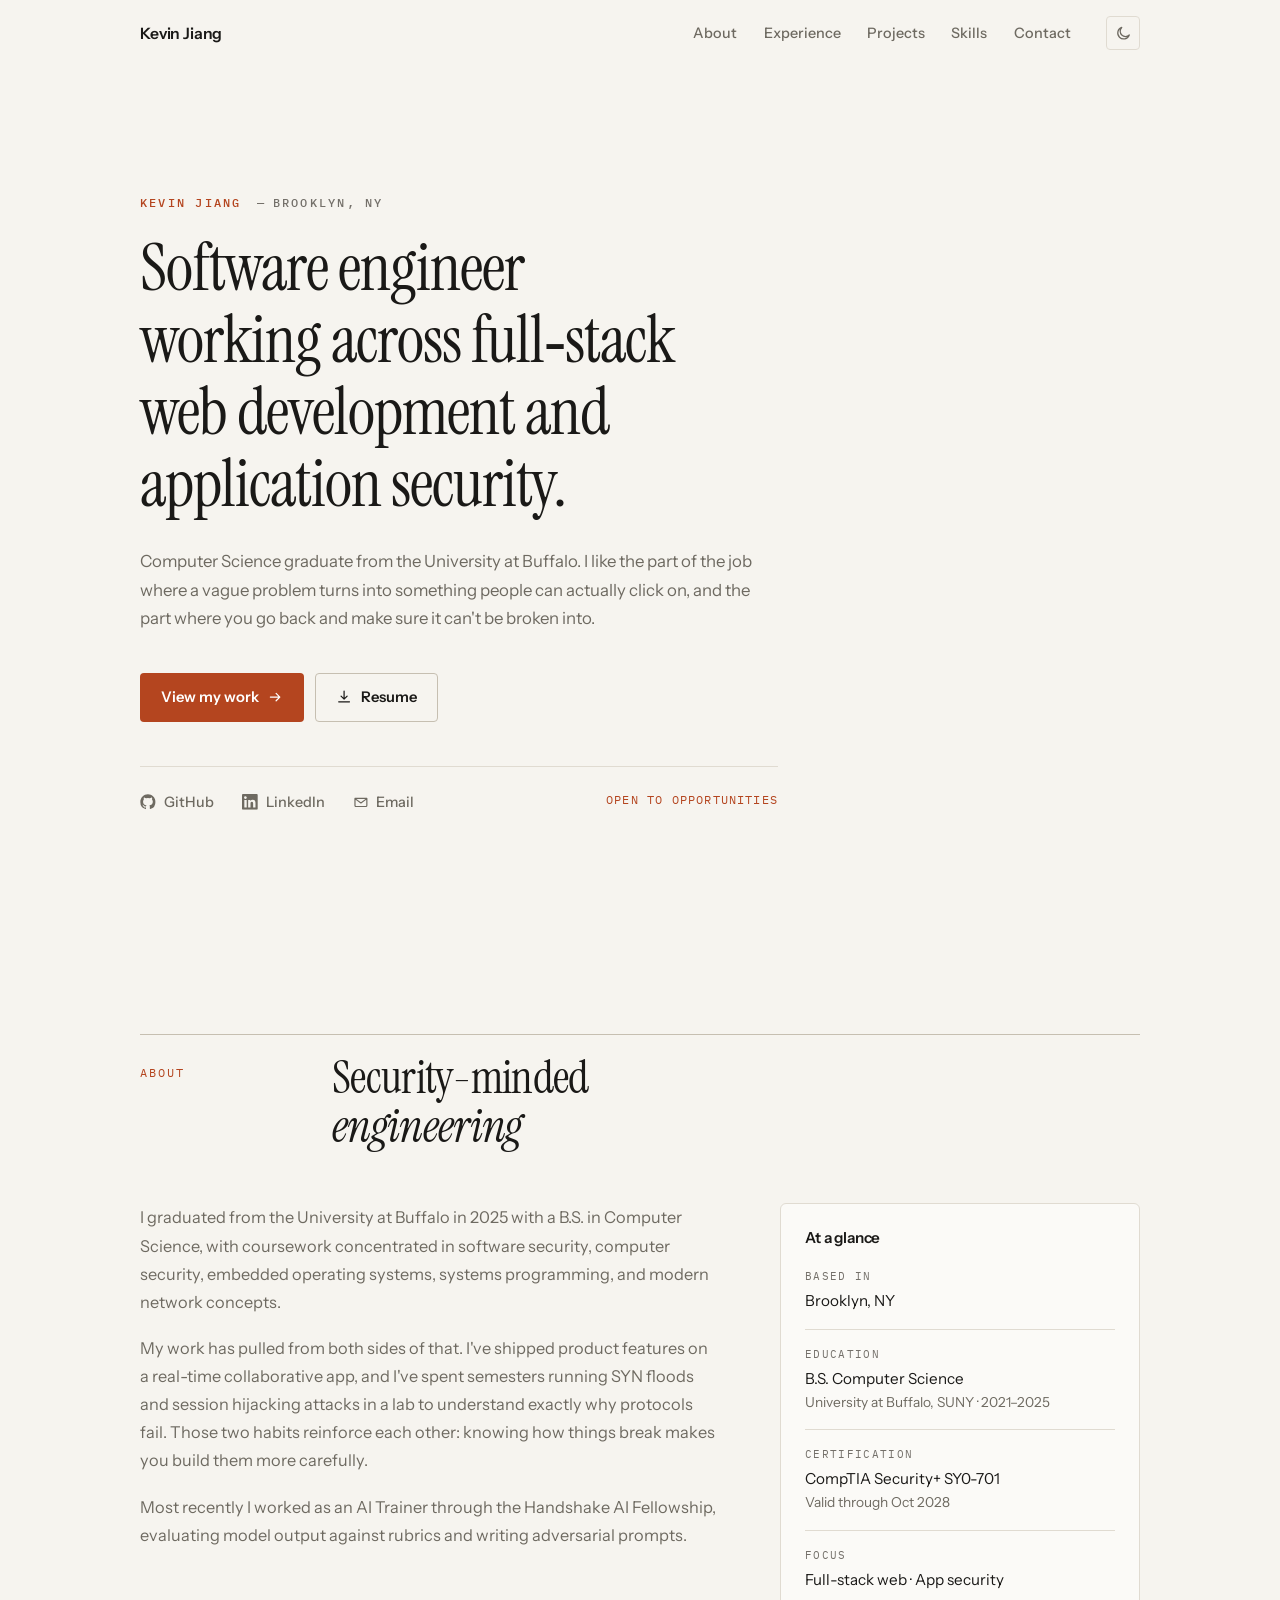
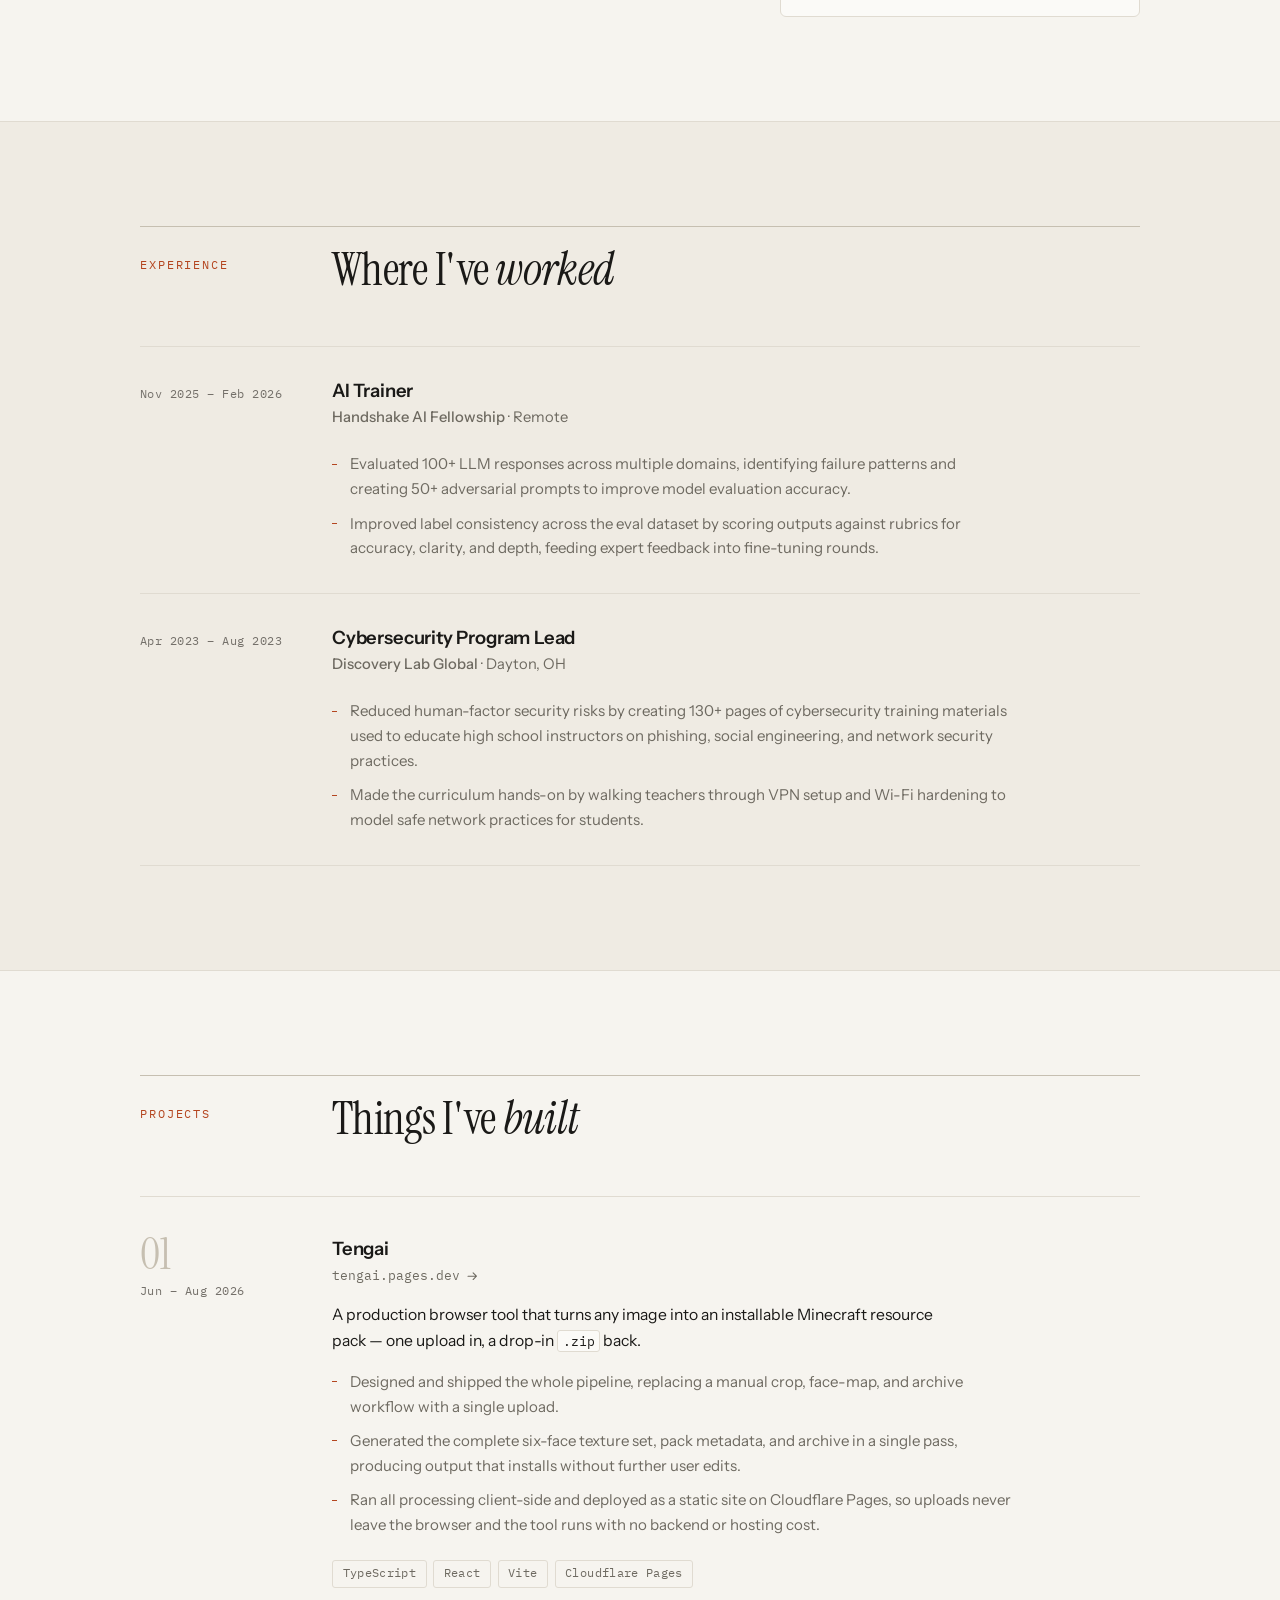
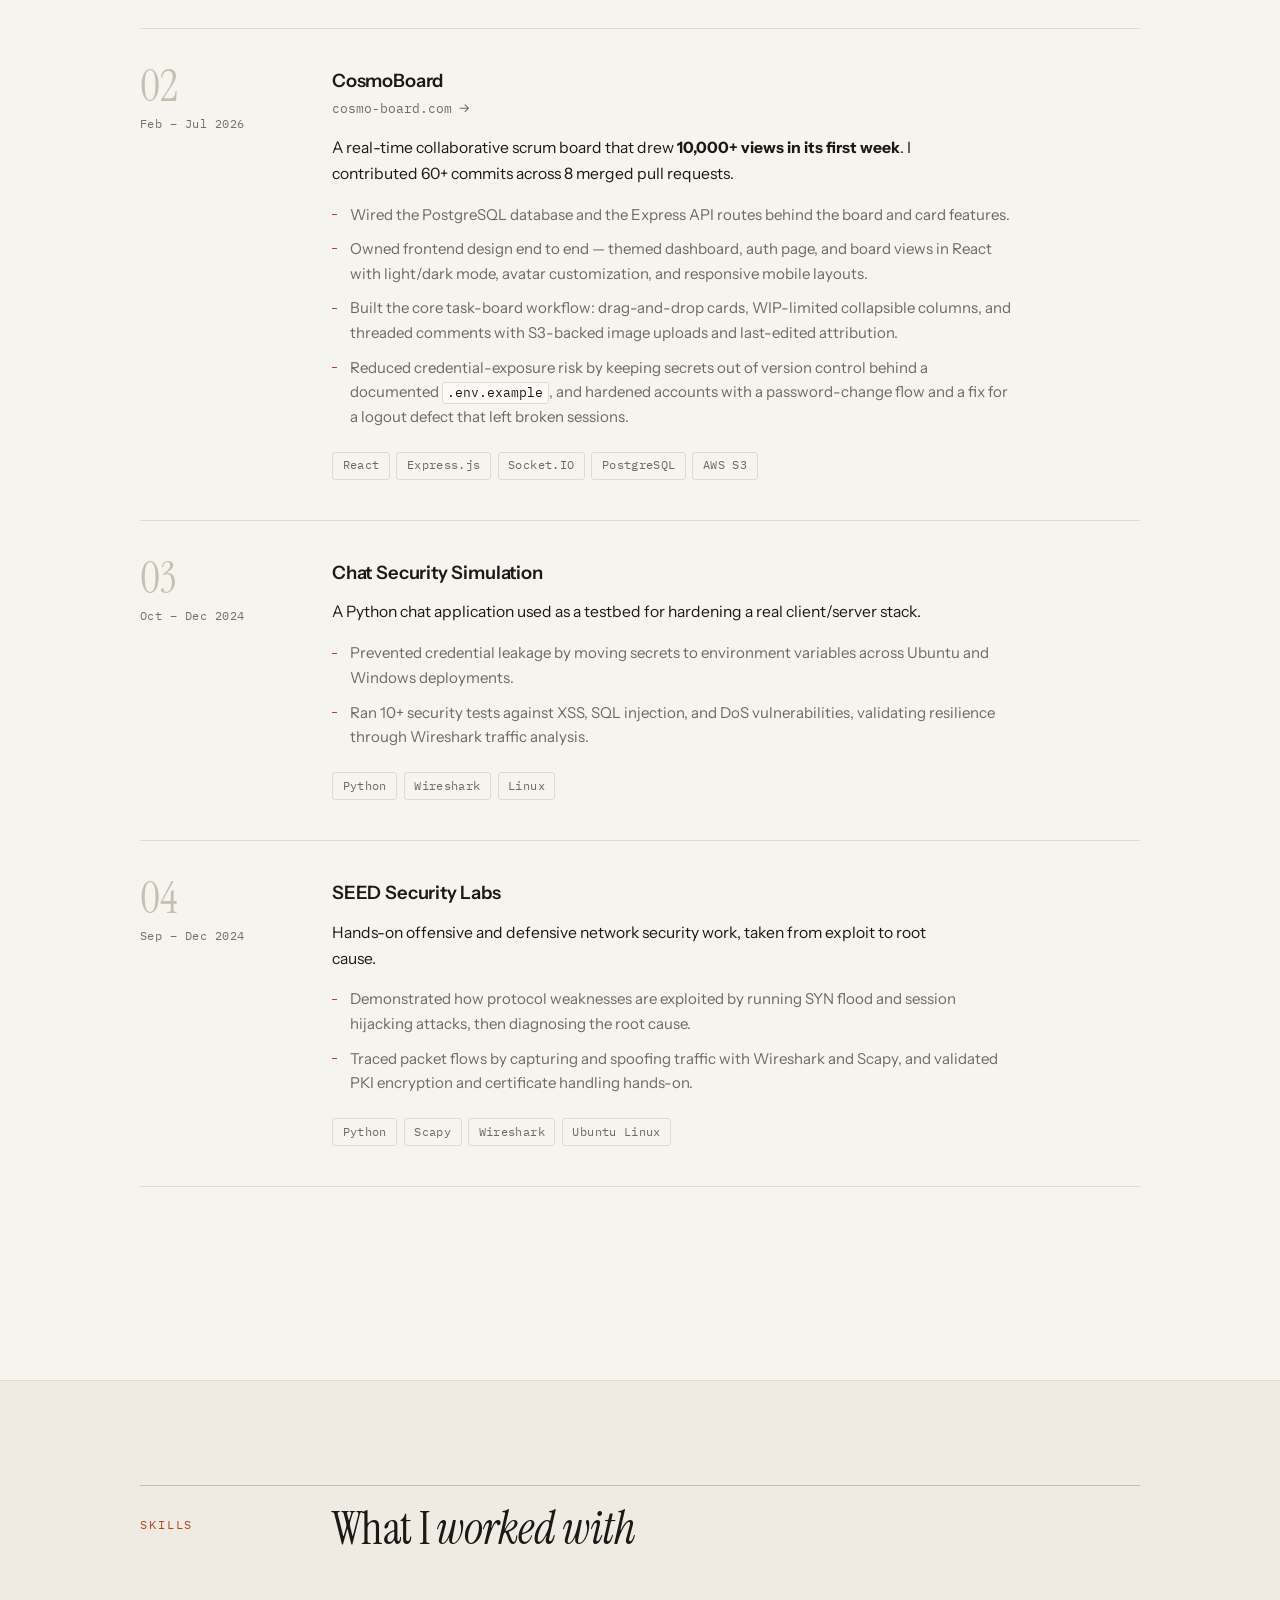
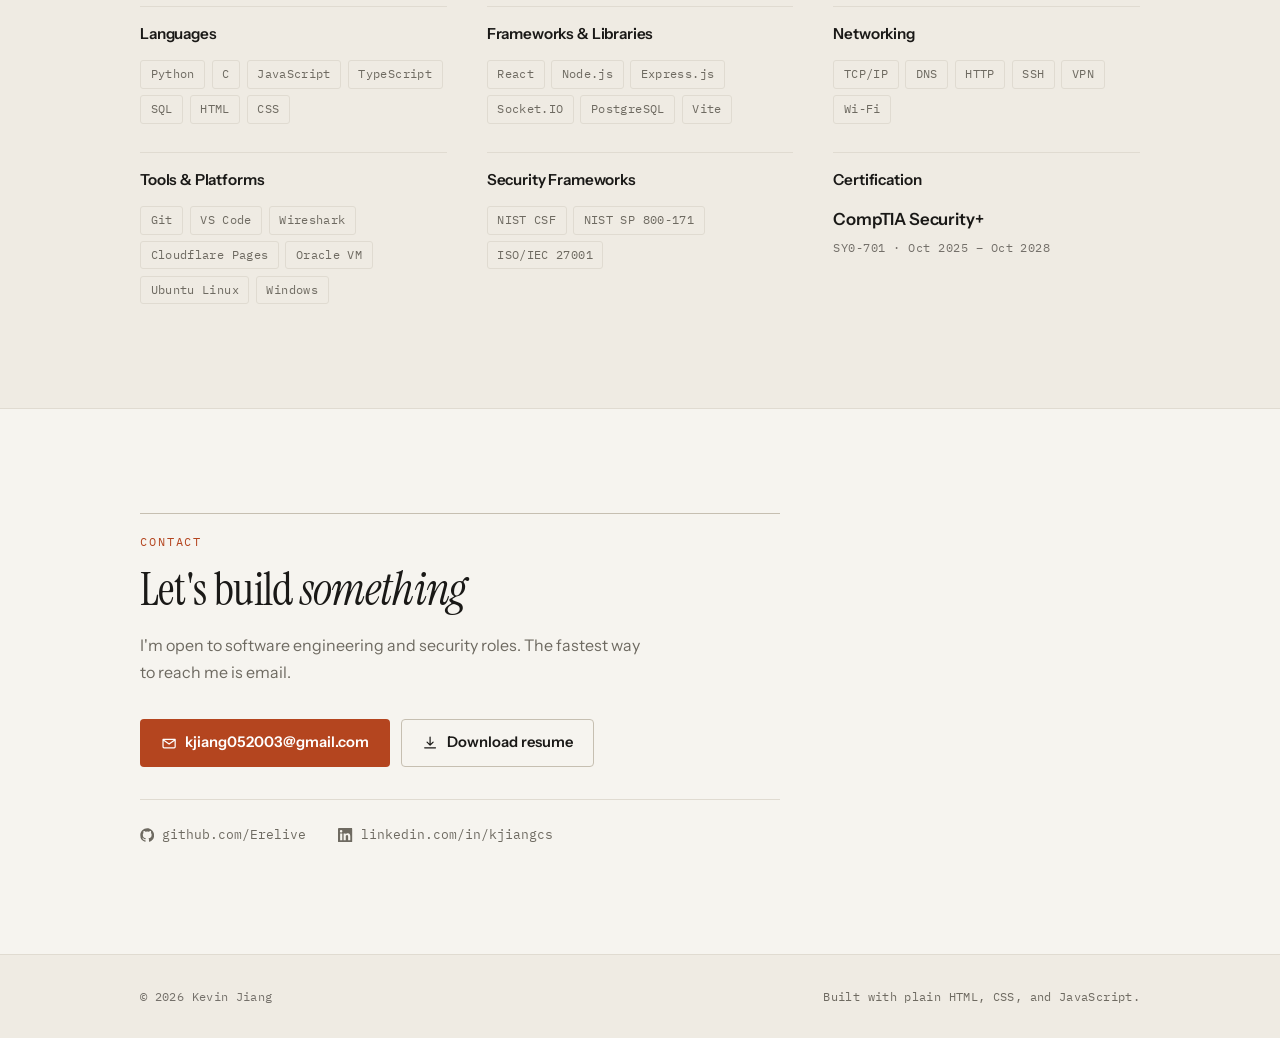
==== commit e4cdceb4: "redesigned portfolio to be more professional" ====
--- a/index.html
+++ b/index.html
@@ -5,7 +5,7 @@
     <meta charset="UTF-8">
     <meta name="viewport" content="width=device-width, initial-scale=1.0">
     <title>Kevin Jiang — Software Engineer</title>
-    <meta name="description" content="Kevin Jiang — software engineer in New York, NY, focused on full-stack web development and application security. CompTIA Security+ certified.">
+    <meta name="description" content="Kevin Jiang — software engineer in Brooklyn, NY, focused on full-stack web development and application security. CompTIA Security+ certified.">
     <meta name="author" content="Kevin Jiang">
 
     <meta property="og:type" content="website">
@@ -15,14 +15,15 @@
     <meta name="twitter:card" content="summary">
 
     <link rel="canonical" href="https://erelive.github.io/">
-    <link rel="icon" href="data:image/svg+xml,<svg xmlns='http://www.w3.org/2000/svg' viewBox='0 0 100 100'><text y='.9em' font-size='90' font-family='system-ui,sans-serif' font-weight='700' fill='%237fcaeb'>K</text></svg>">
+    <meta name="theme-color" content="#f6f4ef" media="(prefers-color-scheme: light)">
+    <meta name="theme-color" content="#12110f" media="(prefers-color-scheme: dark)">
+    <link rel="icon" href="data:image/svg+xml,<svg xmlns='http://www.w3.org/2000/svg' viewBox='0 0 100 100'><text y='.9em' font-size='90' font-family='Georgia,serif' font-weight='400' fill='%23e0703f'>K</text></svg>">
 
     <link rel="preconnect" href="https://fonts.googleapis.com">
     <link rel="preconnect" href="https://fonts.gstatic.com" crossorigin>
-    <link href="https://fonts.googleapis.com/css2?family=Inter:wght@400;500;600;700;800&family=JetBrains+Mono:wght@400;500&display=swap" rel="stylesheet">
+    <link href="https://fonts.googleapis.com/css2?family=IBM+Plex+Mono:wght@400;500&family=Instrument+Sans:ital,wght@0,400..700;1,400..600&family=Instrument+Serif:ital@0;1&display=swap" rel="stylesheet">
     <link rel="stylesheet" href="style.css">
 
-    <!-- Apply the saved theme before first paint so there's no flash of the wrong one. -->
     <script>
         (function () {
             try {
@@ -30,7 +31,7 @@
                 if (saved === 'light' || saved === 'dark') {
                     document.documentElement.setAttribute('data-theme', saved);
                 }
-            } catch (err) { /* storage blocked — fall back to the OS preference */ }
+            } catch (err) { }
         })();
     </script>
 </head>
@@ -38,7 +39,6 @@
 <body>
     <a class="skip-link" href="#main">Skip to content</a>
 
-    <!-- Icon sprite: keeps the page dependency-free (no icon CDN). -->
     <svg class="sprite" aria-hidden="true" focusable="false" xmlns="http://www.w3.org/2000/svg">
         <symbol id="i-github" viewBox="0 0 24 24">
             <path fill="currentColor" d="M12 .5C5.73.5.5 5.73.5 12a11.5 11.5 0 0 0 7.86 10.92c.58.1.79-.25.79-.56v-2c-3.2.7-3.88-1.54-3.88-1.54-.53-1.34-1.29-1.7-1.29-1.7-1.05-.72.08-.7.08-.7 1.16.08 1.77 1.19 1.77 1.19 1.03 1.77 2.7 1.26 3.36.96.1-.75.4-1.26.73-1.55-2.56-.29-5.25-1.28-5.25-5.7 0-1.26.45-2.29 1.19-3.1-.12-.29-.52-1.46.11-3.05 0 0 .97-.31 3.18 1.18a11 11 0 0 1 5.79 0c2.2-1.49 3.17-1.18 3.17-1.18.63 1.59.23 2.76.12 3.05.74.81 1.18 1.84 1.18 3.1 0 4.43-2.69 5.4-5.26 5.69.41.36.78 1.06.78 2.14v3.17c0 .31.21.67.8.56A11.5 11.5 0 0 0 23.5 12C23.5 5.73 18.27.5 12 .5Z"/>
@@ -72,10 +72,7 @@
 
     <header class="site-header" id="siteHeader">
         <div class="shell header-inner">
-            <a href="#top" class="logo">
-                <span class="logo-mark">KJ</span>
-                <span class="logo-text">Kevin Jiang</span>
-            </a>
+            <a href="#top" class="logo">Kevin Jiang</a>
 
             <nav class="nav" id="primaryNav" aria-label="Primary">
                 <a href="#about">About</a>
@@ -99,27 +96,22 @@
     </header>
 
     <main id="main">
-        <!-- ============ HERO ============ -->
         <section class="hero" id="top">
-            <div class="hero-glow" aria-hidden="true"></div>
             <div class="shell hero-inner">
                 <div class="hero-copy">
-                    <p class="eyebrow">
-                        <span class="status-dot" aria-hidden="true"></span>
-                        New York, NY &middot; Open to opportunities
-                    </p>
-
-                    <h1>Hi, I'm <span class="accent">Kevin</span>.</h1>
-
-                    <p class="hero-role">
-                        I build <span class="typing" data-typing aria-live="polite"></span><span class="caret" aria-hidden="true"></span>
-                    </p>
+                    <h1 class="hero-title">
+                        <span class="hero-name">
+                            Kevin Jiang
+                            <span class="hero-place">Brooklyn, NY</span>
+                        </span>
+                        Software engineer working across full&#8209;stack web
+                        development and application security.
+                    </h1>
 
                     <p class="hero-blurb">
-                        Computer Science graduate from the University at Buffalo working across full-stack
-                        web development and application security. I like the part of the job where a
-                        vague problem turns into something people can actually click on and the part
-                        where you go back and make sure it can't be broken into.
+                        Computer Science graduate from the University at Buffalo. I like the part of
+                        the job where a vague problem turns into something people can actually click
+                        on, and the part where you go back and make sure it can't be broken into.
                     </p>
 
                     <div class="hero-cta">
@@ -135,64 +127,43 @@
 
                     <ul class="hero-links">
                         <li>
-                            <a href="https://github.com/Erelive" target="_blank" rel="noopener noreferrer" aria-label="GitHub">
+                            <a href="https://github.com/Erelive" target="_blank" rel="noopener noreferrer">
                                 <svg class="icon" aria-hidden="true"><use href="#i-github"></use></svg>
+                                GitHub
                             </a>
                         </li>
                         <li>
-                            <a href="https://linkedin.com/in/kjiangcs" target="_blank" rel="noopener noreferrer" aria-label="LinkedIn">
+                            <a href="https://linkedin.com/in/kjiangcs" target="_blank" rel="noopener noreferrer">
                                 <svg class="icon" aria-hidden="true"><use href="#i-linkedin"></use></svg>
+                                LinkedIn
                             </a>
                         </li>
                         <li>
-                            <a href="mailto:kjiang052003@gmail.com" aria-label="Email">
+                            <a href="mailto:kjiang052003@gmail.com">
                                 <svg class="icon" aria-hidden="true"><use href="#i-mail"></use></svg>
+                                Email
                             </a>
                         </li>
+                        <li class="hero-status">Open to opportunities</li>
                     </ul>
                 </div>
-
-                <!-- Decorative: everything here is stated in full elsewhere on the
-                     page, so it's hidden from assistive tech rather than read out. -->
-                <div class="terminal" aria-hidden="true">
-                    <div class="terminal-bar">
-                        <span class="terminal-dot dot-red"></span>
-                        <span class="terminal-dot dot-amber"></span>
-                        <span class="terminal-dot dot-green"></span>
-                        <span class="terminal-title">kevin@portfolio: ~</span>
-                    </div>
-
-                    <div class="terminal-body">
-                        <p class="term-cmd"><span class="term-prompt">$</span> whoami</p>
-                        <p class="term-out">kevin_jiang</p>
-
-                        <p class="term-cmd"><span class="term-prompt">$</span> cat stack.txt</p>
-                        <p class="term-out">react &middot; node &middot; express &middot; postgres</p>
-                        <p class="term-out">python &middot; c &middot; sql &middot; socket.io</p>
-
-                        <p class="term-cmd"><span class="term-prompt">$</span> security --certs</p>
-                        <p class="term-out term-hl">CompTIA Security+ SY0-701</p>
-
-                        <p class="term-cmd"><span class="term-prompt">$</span><span class="term-caret"></span></p>
-                    </div>
-                </div>
-            </div>
-        </section>
-
-        <!-- ============ ABOUT ============ -->
+            </div>
+        </section>
+
         <section class="section" id="about">
             <div class="shell">
                 <header class="section-head reveal">
-                    <p class="section-kicker">01 &mdash; About</p>
-                    <h2>Security-minded engineering</h2>
+                    <p class="section-kicker">About</p>
+                    <h2>Security-minded <em>engineering</em></h2>
                 </header>
 
                 <div class="about-grid">
                     <div class="about-copy reveal">
                         <p>
-                            I graduated from the University at Buffalo in 2025 with a B.S. in Computer Science,
-                            with coursework concentrated in software security, computer security, systems
-                            programming, and networking.
+                            I graduated from the University at Buffalo in 2025 with a B.S. in Computer
+                            Science, with coursework concentrated in software security, computer
+                            security, embedded operating systems, systems programming, and modern
+                            network concepts.
                         </p>
                         <p>
                             My work has pulled from both sides of that. I've shipped product features on a
@@ -212,11 +183,11 @@
                         <dl class="fact-list">
                             <div class="fact">
                                 <dt>Based in</dt>
-                                <dd>New York, NY</dd>
+                                <dd>Brooklyn, NY</dd>
                             </div>
                             <div class="fact">
                                 <dt>Education</dt>
-                                <dd>B.S. Computer Science<br><span class="muted">University at Buffalo, SUNY &middot; 2025</span></dd>
+                                <dd>B.S. Computer Science<br><span class="muted">University at Buffalo, SUNY &middot; 2021&ndash;2025</span></dd>
                             </div>
                             <div class="fact">
                                 <dt>Certification</dt>
@@ -232,17 +203,15 @@
             </div>
         </section>
 
-        <!-- ============ EXPERIENCE ============ -->
         <section class="section section-alt" id="experience">
             <div class="shell">
                 <header class="section-head reveal">
-                    <p class="section-kicker">02 &mdash; Experience</p>
-                    <h2>Where I've worked</h2>
+                    <p class="section-kicker">Experience</p>
+                    <h2>Where I've <em>worked</em></h2>
                 </header>
 
                 <ol class="timeline">
                     <li class="timeline-item reveal">
-                        <div class="timeline-marker" aria-hidden="true"></div>
                         <article class="timeline-card">
                             <div class="timeline-top">
                                 <div>
@@ -252,14 +221,13 @@
                                 <p class="period">Nov 2025 &ndash; Feb 2026</p>
                             </div>
                             <ul class="bullets">
-                                <li>Evaluated 100+ LLM responses across multiple domains, identifying failure patterns and writing 50+ adversarial prompts to improve evaluation accuracy.</li>
-                                <li>Improved label consistency across the eval dataset by scoring outputs against rubrics for accuracy, clarity, and depth, feeding structured expert feedback into fine-tuning rounds.</li>
+                                <li>Evaluated 100+ LLM responses across multiple domains, identifying failure patterns and creating 50+ adversarial prompts to improve model evaluation accuracy.</li>
+                                <li>Improved label consistency across the eval dataset by scoring outputs against rubrics for accuracy, clarity, and depth, feeding expert feedback into fine-tuning rounds.</li>
                             </ul>
                         </article>
                     </li>
 
                     <li class="timeline-item reveal">
-                        <div class="timeline-marker" aria-hidden="true"></div>
                         <article class="timeline-card">
                             <div class="timeline-top">
                                 <div>
@@ -269,7 +237,7 @@
                                 <p class="period">Apr 2023 &ndash; Aug 2023</p>
                             </div>
                             <ul class="bullets">
-                                <li>Reduced human-factor security risk by authoring 130+ pages of training material used to educate high school instructors on phishing, social engineering, and network security practices.</li>
+                                <li>Reduced human-factor security risks by creating 130+ pages of cybersecurity training materials used to educate high school instructors on phishing, social engineering, and network security practices.</li>
                                 <li>Made the curriculum hands-on by walking teachers through VPN setup and Wi-Fi hardening to model safe network practices for students.</li>
                             </ul>
                         </article>
@@ -278,98 +246,118 @@
             </div>
         </section>
 
-        <!-- ============ PROJECTS ============ -->
         <section class="section" id="projects">
             <div class="shell">
                 <header class="section-head reveal">
-                    <p class="section-kicker">03 &mdash; Projects</p>
-                    <h2>Things I've built</h2>
+                    <p class="section-kicker">Projects</p>
+                    <h2>Things I've <em>built</em></h2>
                 </header>
 
-                <div class="project-grid">
-                    <article class="project-card featured reveal">
-                        <div class="project-head">
-                            <div>
-                                <p class="project-label">Featured</p>
-                                <h3>CosmoBoard</h3>
-                                <a class="project-link" href="https://cosmo-board.com/" target="_blank" rel="noopener noreferrer">cosmo-board.com
-                                    <svg class="icon" aria-hidden="true"><use href="#i-arrow"></use></svg>
-                                </a>
-                            </div>
+                <ol class="project-index">
+                    <li class="project-entry reveal">
+                        <div class="project-rail">
+                            <p class="project-num" aria-hidden="true">01</p>
+                            <p class="period">Jun &ndash; Aug 2026</p>
+                        </div>
+                        <div class="project-body">
+                            <h3>Tengai</h3>
+                            <a class="project-link" href="https://tengai.pages.dev/" target="_blank" rel="noopener noreferrer">tengai.pages.dev
+                                <svg class="icon" aria-hidden="true"><use href="#i-arrow"></use></svg>
+                            </a>
+                            <p class="project-summary">
+                                A production browser tool that turns any image into an installable
+                                Minecraft resource pack &mdash; one upload in, a drop-in
+                                <code>.zip</code> back.
+                            </p>
+                            <ul class="bullets">
+                                <li>Designed and shipped the whole pipeline, replacing a manual crop, face-map, and archive workflow with a single upload.</li>
+                                <li>Generated the complete six-face texture set, pack metadata, and archive in a single pass, producing output that installs without further user edits.</li>
+                                <li>Ran all processing client-side and deployed as a static site on Cloudflare Pages, so uploads never leave the browser and the tool runs with no backend or hosting cost.</li>
+                            </ul>
+                            <ul class="tags">
+                                <li>TypeScript</li>
+                                <li>React</li>
+                                <li>Vite</li>
+                                <li>Cloudflare Pages</li>
+                            </ul>
+                        </div>
+                    </li>
+
+                    <li class="project-entry reveal">
+                        <div class="project-rail">
+                            <p class="project-num" aria-hidden="true">02</p>
                             <p class="period">Feb &ndash; Jul 2026</p>
                         </div>
-
-                        <p class="project-summary">
-                            A real-time collaborative scrum board that drew <strong>10,000+ views in its first week</strong>.
-                            I contributed 60+ commits across 8 merged pull requests.
-                        </p>
-
-                        <ul class="bullets">
-                            <li>Connected the PostgreSQL database and wired up the Express API routes behind the board and card features.</li>
-                            <li>Owned frontend design end to end &mdash; themed dashboard, auth page, and board views in React with light/dark mode, avatar customization, and responsive mobile layouts.</li>
-                            <li>Built the core task-board workflow: drag-and-drop cards, collapsible columns with WIP limits, threaded comments with S3-backed image uploads, and last-edited attribution.</li>
-                            <li>Reduced credential-exposure risk by keeping secrets out of version control behind a documented <code>.env.example</code>, and hardened account handling with a password-change flow and a fix for a logout defect that left broken sessions.</li>
-                        </ul>
-
-                        <ul class="tags">
-                            <li>React</li>
-                            <li>Express.js</li>
-                            <li>Socket.IO</li>
-                            <li>PostgreSQL</li>
-                            <li>AWS S3</li>
-                        </ul>
-                    </article>
-
-                    <article class="project-card reveal">
-                        <div class="project-head">
-                            <div>
-                                <h3>Chat Security Simulation</h3>
-                            </div>
+                        <div class="project-body">
+                            <h3>CosmoBoard</h3>
+                            <a class="project-link" href="https://cosmo-board.com/" target="_blank" rel="noopener noreferrer">cosmo-board.com
+                                <svg class="icon" aria-hidden="true"><use href="#i-arrow"></use></svg>
+                            </a>
+                            <p class="project-summary">
+                                A real-time collaborative scrum board that drew <strong>10,000+ views in its first week</strong>.
+                                I contributed 60+ commits across 8 merged pull requests.
+                            </p>
+                            <ul class="bullets">
+                                <li>Wired the PostgreSQL database and the Express API routes behind the board and card features.</li>
+                                <li>Owned frontend design end to end &mdash; themed dashboard, auth page, and board views in React with light/dark mode, avatar customization, and responsive mobile layouts.</li>
+                                <li>Built the core task-board workflow: drag-and-drop cards, WIP-limited collapsible columns, and threaded comments with S3-backed image uploads and last-edited attribution.</li>
+                                <li>Reduced credential-exposure risk by keeping secrets out of version control behind a documented <code>.env.example</code>, and hardened accounts with a password-change flow and a fix for a logout defect that left broken sessions.</li>
+                            </ul>
+                            <ul class="tags">
+                                <li>React</li>
+                                <li>Express.js</li>
+                                <li>Socket.IO</li>
+                                <li>PostgreSQL</li>
+                                <li>AWS S3</li>
+                            </ul>
+                        </div>
+                    </li>
+
+                    <li class="project-entry reveal">
+                        <div class="project-rail">
+                            <p class="project-num" aria-hidden="true">03</p>
                             <p class="period">Oct &ndash; Dec 2024</p>
                         </div>
-
-                        <p class="project-summary">
-                            A Python chat application used as a testbed for hardening a real client/server stack.
-                        </p>
-
-                        <ul class="bullets">
-                            <li>Prevented credential leakage by moving secrets to environment variables across Ubuntu Linux and Windows deployments.</li>
-                            <li>Ran 10+ security tests against XSS, SQL injection, and DoS vulnerabilities on both frontend and backend, validating resilience through Wireshark traffic analysis.</li>
-                        </ul>
-
-                        <ul class="tags">
-                            <li>Python</li>
-                            <li>Wireshark</li>
-                            <li>Linux</li>
-                        </ul>
-                    </article>
-
-                    <article class="project-card reveal">
-                        <div class="project-head">
-                            <div>
-                                <h3>SEED Security Labs</h3>
-                            </div>
+                        <div class="project-body">
+                            <h3>Chat Security Simulation</h3>
+                            <p class="project-summary">
+                                A Python chat application used as a testbed for hardening a real client/server stack.
+                            </p>
+                            <ul class="bullets">
+                                <li>Prevented credential leakage by moving secrets to environment variables across Ubuntu and Windows deployments.</li>
+                                <li>Ran 10+ security tests against XSS, SQL injection, and DoS vulnerabilities, validating resilience through Wireshark traffic analysis.</li>
+                            </ul>
+                            <ul class="tags">
+                                <li>Python</li>
+                                <li>Wireshark</li>
+                                <li>Linux</li>
+                            </ul>
+                        </div>
+                    </li>
+
+                    <li class="project-entry reveal">
+                        <div class="project-rail">
+                            <p class="project-num" aria-hidden="true">04</p>
                             <p class="period">Sep &ndash; Dec 2024</p>
                         </div>
-
-                        <p class="project-summary">
-                            Hands-on offensive and defensive network security work, taken from exploit to root cause.
-                        </p>
-
-                        <ul class="bullets">
-                            <li>Demonstrated how protocol weaknesses are exploited by running SYN flood and session hijacking attacks, then diagnosing the root cause.</li>
-                            <li>Traced packet flows by capturing and spoofing traffic with Wireshark and Scapy.</li>
-                            <li>Reinforced secure-communication concepts through hands-on PKI work with encryption and certificate validation.</li>
-                        </ul>
-
-                        <ul class="tags">
-                            <li>Python</li>
-                            <li>Scapy</li>
-                            <li>Wireshark</li>
-                            <li>Ubuntu Linux</li>
-                        </ul>
-                    </article>
-                </div>
+                        <div class="project-body">
+                            <h3>SEED Security Labs</h3>
+                            <p class="project-summary">
+                                Hands-on offensive and defensive network security work, taken from exploit to root cause.
+                            </p>
+                            <ul class="bullets">
+                                <li>Demonstrated how protocol weaknesses are exploited by running SYN flood and session hijacking attacks, then diagnosing the root cause.</li>
+                                <li>Traced packet flows by capturing and spoofing traffic with Wireshark and Scapy, and validated PKI encryption and certificate handling hands-on.</li>
+                            </ul>
+                            <ul class="tags">
+                                <li>Python</li>
+                                <li>Scapy</li>
+                                <li>Wireshark</li>
+                                <li>Ubuntu Linux</li>
+                            </ul>
+                        </div>
+                    </li>
+                </ol>
 
                 <p class="section-footnote reveal">
                     More on
@@ -380,12 +368,11 @@
             </div>
         </section>
 
-        <!-- ============ SKILLS ============ -->
         <section class="section section-alt" id="skills">
             <div class="shell">
                 <header class="section-head reveal">
-                    <p class="section-kicker">04 &mdash; Skills</p>
-                    <h2>What I worked with</h2>
+                    <p class="section-kicker">Skills</p>
+                    <h2>What I <em>worked with</em></h2>
                 </header>
 
                 <div class="skills-grid">
@@ -395,6 +382,7 @@
                             <li>Python</li>
                             <li>C</li>
                             <li>JavaScript</li>
+                            <li>TypeScript</li>
                             <li>SQL</li>
                             <li>HTML</li>
                             <li>CSS</li>
@@ -431,6 +419,7 @@
                             <li>Git</li>
                             <li>VS Code</li>
                             <li>Wireshark</li>
+                            <li>Cloudflare Pages</li>
                             <li>Oracle VM</li>
                             <li>Ubuntu Linux</li>
                             <li>Windows</li>
@@ -446,7 +435,7 @@
                         </ul>
                     </article>
 
-                    <article class="skill-card skill-card-cert reveal">
+                    <article class="skill-card reveal">
                         <h3>Certification</h3>
                         <p class="cert-name">CompTIA Security+</p>
                         <p class="cert-meta">SY0-701 &middot; Oct 2025 &ndash; Oct 2028</p>
@@ -455,12 +444,11 @@
             </div>
         </section>
 
-        <!-- ============ CONTACT ============ -->
         <section class="section contact" id="contact">
             <div class="shell">
                 <div class="contact-card reveal">
-                    <p class="section-kicker">05 &mdash; Contact</p>
-                    <h2>Let's build something</h2>
+                    <p class="section-kicker">Contact</p>
+                    <h2>Let's build <em>something</em></h2>
                     <p class="contact-blurb">
                         I'm open to software engineering and security roles. The fastest way to reach me is
                         email.
--- a/style.css
+++ b/style.css
@@ -1,100 +1,70 @@
-/* ==========================================================================
-   Kevin Jiang — portfolio
-   Theming: dark by default. `prefers-color-scheme: light` flips it, and an
-   explicit `data-theme` on <html> (set by the toggle) always wins.
-   ========================================================================== */
-
 :root {
-    /* Dark palette (default) */
-    --bg:            #0b1020;
-    --bg-alt:        #0e1428;
-    --surface:       rgba(255, 255, 255, 0.035);
-    --surface-hover: rgba(255, 255, 255, 0.06);
-    --border:        rgba(255, 255, 255, 0.09);
-    --border-strong: rgba(255, 255, 255, 0.16);
-
-    --text:          #e8edf7;
-    --text-muted:    #9aa7bf;
-    --text-faint:    #6b7896;
-
-    --accent:        #7fcaeb;
-    --accent-strong: #a8dcf5;
-    --accent-deep:   #6e87ea;
-    --accent-contrast: #06121f;
-    --accent-soft:   rgba(127, 202, 235, 0.12);
-    --accent-ring:   rgba(127, 202, 235, 0.32);
-
-    --shadow-sm: 0 1px 2px rgba(0, 0, 0, 0.4);
-    --shadow-md: 0 12px 32px rgba(0, 0, 0, 0.38);
-    --shadow-lg: 0 24px 60px rgba(0, 0, 0, 0.45);
-
-    --radius-sm: 8px;
-    --radius:    14px;
-    --radius-lg: 22px;
-    --radius-pill: 999px;
-
-    --shell: 1120px;
-    --header-h: 72px;
-
-    --font: 'Inter', system-ui, -apple-system, 'Segoe UI', Roboto, sans-serif;
-    --font-mono: 'JetBrains Mono', ui-monospace, SFMono-Regular, Menlo, Consolas, monospace;
+    --bg:            #12110f;
+    --bg-alt:        #17150f;
+    --surface:       #1a1814;
+    --surface-hover: #201d18;
+    --border:        #2b2823;
+    --border-strong: #3f3a32;
+
+    --text:          #edeae3;
+    --text-muted:    #a19b90;
+    --text-faint:    #8a8378;
+
+    --accent:        #e0703f;
+    --accent-strong: #f08c5e;
+    --accent-contrast: #17130f;
+
+    --radius-sm: 3px;
+    --radius:    4px;
+    --radius-lg: 6px;
+
+    --shell: 1080px;
+    --header-h: 68px;
+    --rail: 10rem;
+    --rail-gap: 2rem;
+
+    --font:       'Instrument Sans', system-ui, -apple-system, 'Segoe UI', Roboto, sans-serif;
+    --font-serif: 'Instrument Serif', 'Iowan Old Style', Georgia, 'Times New Roman', serif;
+    --font-mono:  'IBM Plex Mono', ui-monospace, SFMono-Regular, Menlo, Consolas, monospace;
 
     --ease: cubic-bezier(0.22, 1, 0.36, 1);
 }
 
-/* Light palette — applied when the OS asks for it, unless the user pinned dark. */
 @media (prefers-color-scheme: light) {
     :root:not([data-theme="dark"]) {
-        --bg:            #f7f9fc;
-        --bg-alt:        #eef2f8;
-        --surface:       rgba(12, 22, 44, 0.025);
-        --surface-hover: rgba(12, 22, 44, 0.05);
-        --border:        rgba(12, 22, 44, 0.1);
-        --border-strong: rgba(12, 22, 44, 0.18);
-
-        --text:          #10192e;
-        --text-muted:    #4d5b76;
-        --text-faint:    #74809a;
-
-        --accent:        #1d7fa8;
-        --accent-strong: #14607f;
-        --accent-deep:   #3f56c4;
+        --bg:            #f6f4ef;
+        --bg-alt:        #efebe3;
+        --surface:       #fbfaf7;
+        --surface-hover: #f2efe8;
+        --border:        #e0dbd1;
+        --border-strong: #c6bfb1;
+
+        --text:          #1a1917;
+        --text-muted:    #6e6a61;
+        --text-faint:    #74706a;
+
+        --accent:        #b4451f;
+        --accent-strong: #90340f;
         --accent-contrast: #ffffff;
-        --accent-soft:   rgba(29, 127, 168, 0.09);
-        --accent-ring:   rgba(29, 127, 168, 0.28);
-
-        --shadow-sm: 0 1px 2px rgba(16, 25, 46, 0.06);
-        --shadow-md: 0 12px 30px rgba(16, 25, 46, 0.09);
-        --shadow-lg: 0 24px 56px rgba(16, 25, 46, 0.12);
-    }
-}
-
-/* Explicit light choice from the toggle. */
+    }
+}
+
 :root[data-theme="light"] {
-    --bg:            #f7f9fc;
-    --bg-alt:        #eef2f8;
-    --surface:       rgba(12, 22, 44, 0.025);
-    --surface-hover: rgba(12, 22, 44, 0.05);
-    --border:        rgba(12, 22, 44, 0.1);
-    --border-strong: rgba(12, 22, 44, 0.18);
-
-    --text:          #10192e;
-    --text-muted:    #4d5b76;
-    --text-faint:    #74809a;
-
-    --accent:        #1d7fa8;
-    --accent-strong: #14607f;
-    --accent-deep:   #3f56c4;
+    --bg:            #f6f4ef;
+    --bg-alt:        #efebe3;
+    --surface:       #fbfaf7;
+    --surface-hover: #f2efe8;
+    --border:        #e0dbd1;
+    --border-strong: #c6bfb1;
+
+    --text:          #1a1917;
+    --text-muted:    #6e6a61;
+    --text-faint:    #74706a;
+
+    --accent:        #b4451f;
+    --accent-strong: #90340f;
     --accent-contrast: #ffffff;
-    --accent-soft:   rgba(29, 127, 168, 0.09);
-    --accent-ring:   rgba(29, 127, 168, 0.28);
-
-    --shadow-sm: 0 1px 2px rgba(16, 25, 46, 0.06);
-    --shadow-md: 0 12px 30px rgba(16, 25, 46, 0.09);
-    --shadow-lg: 0 24px 56px rgba(16, 25, 46, 0.12);
-}
-
-/* --------------------------------------------------------------- base ---- */
+}
 
 *,
 *::before,
@@ -109,7 +79,7 @@
 
 html {
     scroll-behavior: smooth;
-    scroll-padding-top: calc(var(--header-h) + 16px);
+    scroll-padding-top: calc(var(--header-h) + 24px);
     -webkit-text-size-adjust: 100%;
 }
 
@@ -119,14 +89,19 @@
     color: var(--text);
     font-family: var(--font);
     font-size: 1rem;
-    line-height: 1.65;
+    line-height: 1.6;
     -webkit-font-smoothing: antialiased;
     overflow-x: hidden;
-    transition: background-color 0.35s var(--ease), color 0.35s var(--ease);
+    transition: background-color 0.3s var(--ease), color 0.3s var(--ease);
 }
 
 body.nav-open {
     overflow: hidden;
+}
+
+::selection {
+    background: var(--accent);
+    color: var(--accent-contrast);
 }
 
 img {
@@ -138,7 +113,7 @@
 a {
     color: var(--accent);
     text-decoration: none;
-    transition: color 0.2s var(--ease);
+    transition: color 0.15s var(--ease);
 }
 
 ul,
@@ -148,25 +123,36 @@
 
 code {
     font-family: var(--font-mono);
-    font-size: 0.88em;
-    padding: 0.12em 0.4em;
-    border-radius: 5px;
-    background: var(--accent-soft);
-    color: var(--accent-strong);
+    font-size: 0.86em;
+    padding: 0.1em 0.35em;
+    border: 1px solid var(--border);
+    border-radius: var(--radius-sm);
+    background: var(--surface);
+    color: var(--text);
 }
 
 h1,
-h2,
+h2 {
+    font-family: var(--font-serif);
+    font-weight: 400;
+    line-height: 1.08;
+    letter-spacing: -0.015em;
+}
+
+h2 em {
+    font-style: italic;
+}
+
 h3 {
-    line-height: 1.18;
-    letter-spacing: -0.02em;
-    font-weight: 700;
+    font-weight: 600;
+    line-height: 1.3;
+    letter-spacing: -0.01em;
 }
 
 :focus-visible {
     outline: 2px solid var(--accent);
     outline-offset: 3px;
-    border-radius: 4px;
+    border-radius: 2px;
 }
 
 .sprite {
@@ -177,8 +163,8 @@
 }
 
 .icon {
-    width: 1.15em;
-    height: 1.15em;
+    width: 1.1em;
+    height: 1.1em;
     flex: none;
 }
 
@@ -196,6 +182,16 @@
     max-width: var(--shell);
     margin-inline: auto;
     padding-inline: clamp(1.25rem, 5vw, 2.5rem);
+}
+
+.section-kicker,
+.period,
+.fact dt,
+.cert-meta,
+.tags li {
+    font-family: var(--font-mono);
+    font-weight: 400;
+    letter-spacing: 0.06em;
 }
 
 .skip-link {
@@ -204,7 +200,7 @@
     left: 1rem;
     z-index: 200;
     padding: 0.7rem 1.1rem;
-    border-radius: var(--radius-sm);
+    border-radius: var(--radius);
     background: var(--accent);
     color: var(--accent-contrast);
     font-weight: 600;
@@ -214,8 +210,6 @@
 .skip-link:focus {
     top: 1rem;
 }
-
-/* ------------------------------------------------------------- header ---- */
 
 .site-header {
     position: fixed;
@@ -225,14 +219,13 @@
     display: flex;
     align-items: center;
     border-bottom: 1px solid transparent;
-    transition: background-color 0.3s var(--ease), border-color 0.3s var(--ease),
-                backdrop-filter 0.3s var(--ease);
+    transition: background-color 0.25s var(--ease), border-color 0.25s var(--ease);
 }
 
 .site-header.scrolled {
-    background: color-mix(in srgb, var(--bg) 82%, transparent);
-    backdrop-filter: blur(14px) saturate(160%);
-    -webkit-backdrop-filter: blur(14px) saturate(160%);
+    background: color-mix(in srgb, var(--bg) 88%, transparent);
+    backdrop-filter: blur(10px);
+    -webkit-backdrop-filter: blur(10px);
     border-bottom-color: var(--border);
 }
 
@@ -244,97 +237,75 @@
 }
 
 .logo {
-    display: inline-flex;
+    color: var(--text);
+    font-size: 0.98rem;
+    font-weight: 600;
+    letter-spacing: -0.01em;
+    white-space: nowrap;
+}
+
+.nav {
+    display: flex;
     align-items: center;
-    gap: 0.65rem;
-    color: var(--text);
-    font-weight: 700;
-    letter-spacing: -0.01em;
-}
-
-.logo-mark {
+    gap: 0.25rem;
+    margin-left: auto;
+}
+
+.nav a {
+    position: relative;
+    padding: 0.4rem 0.7rem;
+    color: var(--text-muted);
+    font-size: 0.9rem;
+    font-weight: 500;
+    transition: color 0.15s var(--ease);
+}
+
+.nav a:hover,
+.nav a.active {
+    color: var(--text);
+}
+
+.nav a.active::after {
+    content: "";
+    position: absolute;
+    left: 0.7rem;
+    right: 0.7rem;
+    bottom: 0.1rem;
+    height: 1px;
+    background: var(--accent);
+}
+
+.header-actions {
+    display: flex;
+    align-items: center;
+    gap: 0.4rem;
+}
+
+.icon-btn {
     display: grid;
     place-items: center;
     width: 34px;
     height: 34px;
-    border-radius: 10px;
-    background: linear-gradient(135deg, var(--accent), var(--accent-deep));
-    color: var(--accent-contrast);
-    font-size: 0.85rem;
-    font-weight: 800;
-    letter-spacing: 0.02em;
-    box-shadow: 0 0 0 1px var(--accent-ring);
-    transition: transform 0.25s var(--ease);
-}
-
-.logo:hover .logo-mark {
-    transform: rotate(-6deg) scale(1.06);
-}
-
-.logo-text {
-    font-size: 1rem;
-}
-
-.nav {
-    display: flex;
-    align-items: center;
-    gap: 0.35rem;
-    margin-left: auto;
-}
-
-.nav a {
-    position: relative;
-    padding: 0.5rem 0.85rem;
-    border-radius: var(--radius-pill);
-    color: var(--text-muted);
-    font-size: 0.92rem;
-    font-weight: 500;
-    transition: color 0.2s var(--ease), background-color 0.2s var(--ease);
-}
-
-.nav a:hover {
-    color: var(--text);
+    border: 1px solid var(--border);
+    border-radius: var(--radius);
+    background: transparent;
+    color: var(--text-muted);
+    font-size: 0.95rem;
+    cursor: pointer;
+    transition: color 0.15s var(--ease), border-color 0.15s var(--ease),
+                background-color 0.15s var(--ease);
+}
+
+.icon-btn:hover {
+    color: var(--text);
+    border-color: var(--border-strong);
     background: var(--surface-hover);
-}
-
-.nav a.active {
-    color: var(--accent);
-    background: var(--accent-soft);
-}
-
-.header-actions {
-    display: flex;
-    align-items: center;
-    gap: 0.5rem;
-}
-
-.icon-btn {
-    display: grid;
-    place-items: center;
-    width: 38px;
-    height: 38px;
-    border: 1px solid var(--border);
-    border-radius: var(--radius-pill);
-    background: var(--surface);
-    color: var(--text-muted);
-    font-size: 1rem;
-    cursor: pointer;
-    transition: color 0.2s var(--ease), border-color 0.2s var(--ease),
-                background-color 0.2s var(--ease), transform 0.2s var(--ease);
-}
-
-.icon-btn:hover {
-    color: var(--accent);
-    border-color: var(--accent-ring);
-    background: var(--accent-soft);
-    transform: translateY(-1px);
 }
 
 .icon-btn .icon {
     grid-area: 1 / 1;
 }
 
-/* Sun shows in dark mode (click = go light); moon shows in light mode. */
 .icon-moon,
 :root[data-theme="light"] .icon-sun {
     display: none;
@@ -370,294 +341,130 @@
     display: block;
 }
 
-/* --------------------------------------------------------------- hero ---- */
-
 .hero {
-    position: relative;
-    display: flex;
-    align-items: center;
-    min-height: 100svh;
-    padding: calc(var(--header-h) + 3rem) 0 4rem;
-    overflow: hidden;
-}
-
-.hero-glow {
-    position: absolute;
-    top: -22%;
-    right: -8%;
-    width: min(760px, 85vw);
-    aspect-ratio: 1;
-    pointer-events: none;
-    background:
-        radial-gradient(circle at 60% 40%, var(--accent-ring), transparent 62%),
-        radial-gradient(circle at 30% 70%, color-mix(in srgb, var(--accent-deep) 26%, transparent), transparent 60%);
-    filter: blur(30px);
-    opacity: 0.75;
-}
-
-.hero-inner {
-    position: relative;
-    display: grid;
-    grid-template-columns: minmax(0, 1.15fr) minmax(0, 0.85fr);
-    align-items: center;
-    gap: clamp(2rem, 6vw, 5rem);
-}
-
-.eyebrow {
-    display: inline-flex;
-    align-items: center;
-    gap: 0.6rem;
-    margin-bottom: 1.4rem;
-    padding: 0.4rem 0.95rem;
-    border: 1px solid var(--border);
-    border-radius: var(--radius-pill);
-    background: var(--surface);
-    color: var(--text-muted);
-    font-size: 0.82rem;
+    padding: calc(var(--header-h) + clamp(4rem, 12vw, 8rem)) 0 clamp(4rem, 10vw, 7rem);
+}
+
+.hero-title {
+    max-width: 22ch;
+    margin-bottom: 1.75rem;
+    font-size: clamp(2.4rem, 6vw, 4.15rem);
+    text-wrap: balance;
+}
+
+.hero-blurb,
+.hero-cta,
+.hero-links {
+    max-width: 58ch;
+}
+
+.hero-name {
+    display: block;
+    margin-bottom: 1.5rem;
+    color: var(--accent);
+    font-family: var(--font-mono);
+    font-size: 0.78rem;
     font-weight: 500;
-}
-
-.status-dot {
-    width: 7px;
-    height: 7px;
-    border-radius: 50%;
-    background: #4ade80;
-    box-shadow: 0 0 0 3px rgba(74, 222, 128, 0.18);
-    animation: pulse 2.4s ease-in-out infinite;
-}
-
-@keyframes pulse {
-    0%, 100% { opacity: 1; }
-    50%      { opacity: 0.45; }
-}
-
-.hero h1 {
-    font-size: clamp(2.75rem, 7vw, 4.5rem);
-    font-weight: 800;
-    margin-bottom: 0.75rem;
-}
-
-/* Kept in normal inline flow, not flex — flex would collapse the space
-   between "I build" and the typed phrase into nothing. min-height reserves
-   two lines so the page doesn't jump as longer phrases are typed out. */
-.hero-role {
-    min-height: 2.3em;
-    margin-bottom: 1.75rem;
-    font-size: clamp(1.15rem, 2.6vw, 1.7rem);
-    font-weight: 600;
-    line-height: 1.35;
-    color: var(--text-muted);
-}
-
-.typing {
-    color: var(--accent);
-}
-
-.caret {
-    display: inline-block;
-    width: 2px;
-    height: 1.05em;
-    margin-left: 2px;
-    background: var(--accent);
-    translate: 0 0.12em;
-    animation: blink 1s steps(1) infinite;
-}
-
-@keyframes blink {
-    0%, 49%   { opacity: 1; }
-    50%, 100% { opacity: 0; }
+    letter-spacing: 0.18em;
+    line-height: 1;
+    text-transform: uppercase;
+    text-wrap: nowrap;
+}
+
+.hero-place {
+    color: var(--text-faint);
+}
+
+.hero-place::before {
+    content: "—";
+    margin: 0 0.5em;
 }
 
 .hero-blurb {
-    max-width: 56ch;
-    margin-bottom: 2.25rem;
-    color: var(--text-muted);
-    font-size: 1.02rem;
+    margin-bottom: 2.5rem;
+    color: var(--text-muted);
+    font-size: 1.05rem;
+    line-height: 1.7;
 }
 
 .hero-cta {
     display: flex;
     flex-wrap: wrap;
-    gap: 0.85rem;
-    margin-bottom: 2rem;
+    gap: 0.7rem;
+    margin-bottom: 2.75rem;
 }
 
 .btn {
     display: inline-flex;
     align-items: center;
-    gap: 0.55rem;
-    padding: 0.8rem 1.5rem;
+    gap: 0.5rem;
+    padding: 0.72rem 1.25rem;
     border: 1px solid transparent;
-    border-radius: var(--radius-pill);
+    border-radius: var(--radius);
     font-family: inherit;
-    font-size: 0.95rem;
+    font-size: 0.92rem;
     font-weight: 600;
     cursor: pointer;
-    transition: transform 0.2s var(--ease), box-shadow 0.2s var(--ease),
-                background-color 0.2s var(--ease), border-color 0.2s var(--ease),
-                color 0.2s var(--ease);
-}
-
-.btn:hover {
-    transform: translateY(-2px);
+    transition: background-color 0.15s var(--ease), border-color 0.15s var(--ease),
+                color 0.15s var(--ease);
 }
 
 .btn-primary {
-    background: linear-gradient(135deg, var(--accent), var(--accent-deep));
+    background: var(--accent);
     color: var(--accent-contrast);
-    box-shadow: 0 8px 24px var(--accent-ring);
 }
 
 .btn-primary:hover {
+    background: var(--accent-strong);
     color: var(--accent-contrast);
-    box-shadow: 0 14px 34px var(--accent-ring);
-}
-
-.btn-primary .icon {
-    transition: transform 0.2s var(--ease);
-}
-
-.btn-primary:hover .icon {
-    transform: translateX(3px);
 }
 
 .btn-ghost {
     border-color: var(--border-strong);
-    background: var(--surface);
+    background: transparent;
     color: var(--text);
 }
 
 .btn-ghost:hover {
-    border-color: var(--accent);
-    color: var(--accent);
-    background: var(--accent-soft);
+    border-color: var(--text);
+    background: var(--surface-hover);
+    color: var(--text);
 }
 
 .hero-links {
     display: flex;
-    gap: 0.75rem;
+    flex-wrap: wrap;
+    gap: 0.5rem 1.75rem;
+    padding-top: 1.5rem;
+    border-top: 1px solid var(--border);
 }
 
 .hero-links a {
-    display: grid;
-    place-items: center;
-    width: 42px;
-    height: 42px;
-    border: 1px solid var(--border);
-    border-radius: 50%;
-    background: var(--surface);
-    color: var(--text-muted);
-    font-size: 1.05rem;
-    transition: color 0.25s var(--ease), border-color 0.25s var(--ease),
-                background-color 0.25s var(--ease), transform 0.25s var(--ease);
+    display: inline-flex;
+    align-items: center;
+    gap: 0.5rem;
+    color: var(--text-muted);
+    font-size: 0.9rem;
+    font-weight: 500;
 }
 
 .hero-links a:hover {
+    color: var(--text);
+    text-decoration: underline;
+    text-underline-offset: 4px;
+}
+
+.hero-status {
+    margin-left: auto;
     color: var(--accent);
-    border-color: var(--accent-ring);
-    background: var(--accent-soft);
-    transform: translateY(-3px);
-}
-
-/* ----------------------------------------------------- hero terminal ---- */
-
-/* The terminal keeps its own dark palette in both themes — a code window
-   reads as a code window, and it anchors the otherwise-pale light hero. */
-.terminal {
-    --term-bg:     #0c1322;
-    --term-bar:    #151d30;
-    --term-border: rgba(255, 255, 255, 0.11);
-    --term-text:   #e8edf7;
-    --term-muted:  #94a3bd;
-    --term-faint:  #6b7896;
-    --term-accent: #7fcaeb;
-    --term-hl:     #a8dcf5;
-
-    width: 100%;
-    max-width: 420px;
-    /* Grid items default to min-width:auto, which would size this column to the
-       widest un-wrappable line and push the card past narrow viewports. */
-    min-width: 0;
-    justify-self: end;
-    border: 1px solid var(--term-border);
-    border-radius: var(--radius);
-    background: var(--term-bg);
-    box-shadow: var(--shadow-lg);
-    overflow: hidden;
     font-family: var(--font-mono);
-    font-size: 0.82rem;
-    line-height: 1.85;
-}
-
-.terminal-bar {
-    display: flex;
-    align-items: center;
-    gap: 0.45rem;
-    padding: 0.65rem 0.9rem;
-    border-bottom: 1px solid var(--term-border);
-    background: var(--term-bar);
-}
-
-.terminal-dot {
-    width: 10px;
-    height: 10px;
-    border-radius: 50%;
-    flex: none;
-}
-
-.dot-red   { background: #ff5f57; }
-.dot-amber { background: #febc2e; }
-.dot-green { background: #28c840; }
-
-.terminal-title {
-    margin-left: 0.5rem;
-    color: var(--term-faint);
     font-size: 0.74rem;
-}
-
-.terminal-body {
-    padding: 1.15rem 1.25rem 1.4rem;
-}
-
-.term-cmd {
-    color: var(--term-text);
-    white-space: nowrap;
-}
-
-.term-cmd + .term-cmd,
-.term-out + .term-cmd {
-    margin-top: 0.85rem;
-}
-
-.term-prompt {
-    margin-right: 0.5rem;
-    color: var(--term-accent);
-    font-weight: 500;
-}
-
-.term-out {
-    color: var(--term-muted);
-    padding-left: 1.1rem;
-    overflow-wrap: anywhere;
-}
-
-.term-hl {
-    color: var(--term-hl);
-}
-
-.term-caret {
-    display: inline-block;
-    width: 8px;
-    height: 1em;
-    background: var(--term-accent);
-    translate: 0 0.15em;
-    animation: blink 1.1s steps(1) infinite;
-}
-
-/* ----------------------------------------------------------- sections ---- */
+    letter-spacing: 0.1em;
+    text-transform: uppercase;
+}
 
 .section {
-    padding: clamp(4.5rem, 10vw, 7.5rem) 0;
+    padding: clamp(4rem, 9vw, 6.5rem) 0;
 }
 
 .section-alt {
@@ -666,55 +473,53 @@
 }
 
 .section-head {
-    margin-bottom: clamp(2.5rem, 5vw, 3.5rem);
+    display: grid;
+    grid-template-columns: var(--rail) minmax(0, 1fr);
+    column-gap: var(--rail-gap);
+    margin-bottom: clamp(2.25rem, 5vw, 3.25rem);
+    padding-top: 1.15rem;
+    border-top: 1px solid var(--border-strong);
 }
 
 .section-kicker {
-    margin-bottom: 0.6rem;
     color: var(--accent);
-    font-family: var(--font-mono);
-    font-size: 0.82rem;
-    font-weight: 500;
-    letter-spacing: 0.08em;
+    font-size: 0.74rem;
+    letter-spacing: 0.16em;
     text-transform: uppercase;
+    padding-top: 0.7rem;
 }
 
 .section-head h2,
 .contact-card h2 {
-    font-size: clamp(1.85rem, 4.2vw, 2.6rem);
+    max-width: 20ch;
+    font-size: clamp(1.9rem, 4vw, 2.85rem);
+    text-wrap: balance;
 }
 
 .section-footnote {
     margin-top: 2.5rem;
-    text-align: center;
-    color: var(--text-muted);
+    padding-top: 1.5rem;
+    border-top: 1px solid var(--border);
+    color: var(--text-muted);
+    font-size: 0.92rem;
 }
 
 .section-footnote a {
     display: inline-flex;
     align-items: center;
     gap: 0.35rem;
+    color: var(--text);
     font-weight: 600;
 }
 
 .section-footnote a:hover {
-    color: var(--accent-strong);
-}
-
-.section-footnote .icon {
-    transition: transform 0.2s var(--ease);
-}
-
-.section-footnote a:hover .icon {
-    transform: translateX(3px);
-}
-
-/* -------------------------------------------------------------- about ---- */
+    color: var(--accent);
+}
 
 .about-grid {
     display: grid;
-    grid-template-columns: minmax(0, 1.5fr) minmax(0, 1fr);
-    gap: clamp(2rem, 5vw, 3.5rem);
+    grid-template-columns: minmax(0, 1.6fr) minmax(0, 1fr);
+    gap: clamp(2rem, 6vw, 4rem);
     align-items: start;
 }
 
@@ -723,312 +528,270 @@
 }
 
 .about-copy p {
+    max-width: 62ch;
     color: var(--text-muted);
     font-size: 1.02rem;
+    line-height: 1.72;
 }
 
 .about-card {
-    padding: 1.75rem;
+    padding: 1.5rem;
     border: 1px solid var(--border);
     border-radius: var(--radius-lg);
     background: var(--surface);
-    box-shadow: var(--shadow-md);
 }
 
 .about-card h3 {
     margin-bottom: 1.25rem;
-    font-size: 1.05rem;
+    font-size: 0.95rem;
 }
 
 .fact + .fact {
-    margin-top: 1.1rem;
-    padding-top: 1.1rem;
+    margin-top: 1rem;
+    padding-top: 1rem;
     border-top: 1px solid var(--border);
 }
 
 .fact dt {
-    margin-bottom: 0.2rem;
+    margin-bottom: 0.25rem;
     color: var(--text-faint);
-    font-size: 0.78rem;
-    font-weight: 600;
-    letter-spacing: 0.06em;
+    font-size: 0.7rem;
+    letter-spacing: 0.12em;
     text-transform: uppercase;
 }
 
 .fact dd {
-    font-size: 0.98rem;
+    font-size: 0.95rem;
+    line-height: 1.5;
+}
+
+.fact dd .muted {
+    font-size: 0.86rem;
+}
+
+.timeline {
+    display: grid;
+}
+
+.timeline-item {
+    padding-block: clamp(1.5rem, 3vw, 2rem);
+    border-top: 1px solid var(--border);
+}
+
+.timeline-item:last-child {
+    border-bottom: 1px solid var(--border);
+}
+
+.timeline-card {
+    display: grid;
+    grid-template-columns: var(--rail) minmax(0, 1fr);
+    gap: 0.5rem var(--rail-gap);
+}
+
+.timeline-top {
+    display: contents;
+}
+
+.timeline-top .period {
+    grid-column: 1;
+    grid-row: 1;
+    padding-top: 0.28rem;
+}
+
+.timeline-top > div {
+    grid-column: 2;
+    grid-row: 1;
+}
+
+.timeline-card .bullets {
+    grid-column: 2;
+    margin-top: 0.9rem;
+}
+
+.timeline-card h3,
+.project-body h3 {
+    font-size: 1.15rem;
+}
+
+.org {
+    margin-top: 0.2rem;
+    color: var(--text-muted);
+    font-size: 0.92rem;
     font-weight: 500;
 }
 
-.fact dd .muted {
-    font-size: 0.88rem;
-}
-
-/* ----------------------------------------------------------- timeline ---- */
-
-.timeline {
-    position: relative;
-    display: grid;
-    gap: 1.5rem;
-    padding-left: 2rem;
-}
-
-.timeline::before {
-    content: "";
-    position: absolute;
-    top: 0.75rem;
-    bottom: 0.75rem;
-    left: 5px;
-    width: 2px;
-    background: linear-gradient(to bottom, var(--accent-ring), var(--border), transparent);
-}
-
-.timeline-item {
-    position: relative;
-}
-
-.timeline-marker {
-    position: absolute;
-    top: 1.9rem;
-    left: -2rem;
-    width: 12px;
-    height: 12px;
-    border-radius: 50%;
-    background: var(--accent);
-    box-shadow: 0 0 0 4px var(--accent-soft), 0 0 0 1px var(--accent-ring);
-}
-
-.timeline-card,
-.project-card,
-.skill-card {
-    padding: clamp(1.35rem, 3vw, 1.9rem);
-    border: 1px solid var(--border);
-    border-radius: var(--radius-lg);
-    background: var(--surface);
-    transition: transform 0.3s var(--ease), border-color 0.3s var(--ease),
-                background-color 0.3s var(--ease), box-shadow 0.3s var(--ease);
-}
-
-.timeline-card:hover,
-.project-card:hover,
-.skill-card:hover {
-    transform: translateY(-3px);
-    border-color: var(--border-strong);
-    background: var(--surface-hover);
-    box-shadow: var(--shadow-md);
-}
-
-.timeline-top,
-.project-head {
-    display: flex;
-    flex-wrap: wrap;
-    align-items: flex-start;
-    justify-content: space-between;
-    gap: 0.5rem 1.5rem;
-    margin-bottom: 1rem;
-}
-
-.timeline-card h3,
-.project-card h3 {
-    font-size: 1.2rem;
-}
-
-.org {
-    margin-top: 0.15rem;
-    color: var(--accent);
-    font-size: 0.95rem;
-    font-weight: 600;
-}
-
 .period {
-    flex: none;
-    padding: 0.25rem 0.7rem;
-    border: 1px solid var(--border);
-    border-radius: var(--radius-pill);
     color: var(--text-faint);
-    font-family: var(--font-mono);
-    font-size: 0.76rem;
+    font-size: 0.75rem;
+    letter-spacing: 0.04em;
     white-space: nowrap;
 }
 
 .bullets {
     display: grid;
-    gap: 0.7rem;
+    gap: 0.6rem;
 }
 
 .bullets li {
     position: relative;
-    padding-left: 1.4rem;
-    color: var(--text-muted);
-    font-size: 0.96rem;
+    max-width: 68ch;
+    padding-left: 1.1rem;
+    color: var(--text-muted);
+    font-size: 0.94rem;
+    line-height: 1.65;
 }
 
 .bullets li::before {
     content: "";
     position: absolute;
-    top: 0.62em;
-    left: 0.15rem;
-    width: 6px;
-    height: 6px;
-    border-radius: 2px;
+    top: 0.75em;
+    left: 0;
+    width: 5px;
+    height: 1px;
     background: var(--accent);
-    opacity: 0.8;
-    rotate: 45deg;
-}
-
-/* ----------------------------------------------------------- projects ---- */
-
-.project-grid {
+}
+
+.project-index {
     display: grid;
-    grid-template-columns: repeat(2, minmax(0, 1fr));
-    gap: 1.5rem;
-}
-
-.project-card {
-    display: flex;
-    flex-direction: column;
-}
-
-.project-card.featured {
-    grid-column: 1 / -1;
-    border-color: var(--accent-ring);
-    background:
-        linear-gradient(135deg, var(--accent-soft), transparent 55%),
-        var(--surface);
-}
-
-.project-label {
-    margin-bottom: 0.3rem;
+}
+
+.project-entry {
+    display: grid;
+    grid-template-columns: var(--rail) minmax(0, 1fr);
+    column-gap: var(--rail-gap);
+    padding-block: clamp(1.75rem, 3.5vw, 2.5rem);
+    border-top: 1px solid var(--border);
+}
+
+.project-entry:last-child {
+    border-bottom: 1px solid var(--border);
+}
+
+.project-rail {
+    display: grid;
+    align-content: start;
+    gap: 0.6rem;
+}
+
+.project-num {
+    font-family: var(--font-serif);
+    font-size: 2.75rem;
+    line-height: 0.8;
+    color: var(--border-strong);
+    transition: color 0.25s var(--ease);
+}
+
+.project-entry:hover .project-num {
     color: var(--accent);
-    font-family: var(--font-mono);
-    font-size: 0.72rem;
-    font-weight: 500;
-    letter-spacing: 0.1em;
-    text-transform: uppercase;
 }
 
 .project-link {
     display: inline-flex;
     align-items: center;
-    gap: 0.35rem;
-    margin-top: 0.35rem;
+    gap: 0.3rem;
+    margin-top: 0.3rem;
+    color: var(--text-muted);
+    font-family: var(--font-mono);
+    font-size: 0.82rem;
+}
+
+.project-link:hover {
     color: var(--accent);
-    font-size: 0.92rem;
-    font-weight: 600;
-}
-
-.project-link:hover {
-    color: var(--accent-strong);
-}
-
-.project-link .icon {
-    transition: transform 0.2s var(--ease);
-}
-
-.project-link:hover .icon {
-    transform: translateX(3px);
+    text-decoration: underline;
+    text-underline-offset: 4px;
 }
 
 .project-summary {
-    margin-bottom: 1.15rem;
-    color: var(--text);
-    font-size: 1rem;
-}
-
-.project-card .bullets {
-    margin-bottom: 1.5rem;
+    max-width: 62ch;
+    margin-top: 0.9rem;
+    color: var(--text);
+    font-size: 0.98rem;
+    line-height: 1.65;
+}
+
+.project-body .bullets {
+    margin-top: 1rem;
+}
+
+.project-body .tags {
+    margin-top: 1.35rem;
 }
 
 .tags {
     display: flex;
     flex-wrap: wrap;
-    gap: 0.45rem;
-    margin-top: auto;
+    gap: 0.4rem;
 }
 
 .tags li {
-    padding: 0.3rem 0.75rem;
+    padding: 0.24rem 0.6rem;
     border: 1px solid var(--border);
-    border-radius: var(--radius-pill);
-    background: var(--accent-soft);
-    color: var(--accent-strong);
-    font-family: var(--font-mono);
-    font-size: 0.78rem;
-}
-
-/* ------------------------------------------------------------- skills ---- */
+    border-radius: var(--radius-sm);
+    color: var(--text-muted);
+    font-size: 0.74rem;
+    letter-spacing: 0.03em;
+}
 
 .skills-grid {
     display: grid;
-    grid-template-columns: repeat(auto-fit, minmax(260px, 1fr));
-    gap: 1.25rem;
+    grid-template-columns: repeat(auto-fit, minmax(240px, 1fr));
+    gap: 1.75rem 2.5rem;
+}
+
+.skill-card {
+    padding-top: 1.1rem;
+    border-top: 1px solid var(--border);
 }
 
 .skill-card h3 {
     margin-bottom: 1rem;
-    font-size: 1rem;
-}
-
-.skill-card .tags {
-    margin-top: 0;
-}
-
-.skill-card-cert {
-    display: flex;
-    flex-direction: column;
-    justify-content: center;
-    border-color: var(--accent-ring);
-    background:
-        linear-gradient(135deg, var(--accent-soft), transparent 60%),
-        var(--surface);
+    color: var(--text);
+    font-size: 0.95rem;
 }
 
 .cert-name {
-    font-size: 1.15rem;
-    font-weight: 700;
+    font-size: 1.05rem;
+    font-weight: 600;
+    letter-spacing: -0.01em;
 }
 
 .cert-meta {
-    color: var(--text-muted);
-    font-family: var(--font-mono);
-    font-size: 0.82rem;
-}
-
-/* ------------------------------------------------------------ contact ---- */
+    margin-top: 0.3rem;
+    color: var(--text-faint);
+    font-size: 0.76rem;
+    letter-spacing: 0.04em;
+}
 
 .contact-card {
-    max-width: 680px;
-    margin-inline: auto;
-    padding: clamp(2rem, 5vw, 3.25rem);
-    border: 1px solid var(--border);
-    border-radius: var(--radius-lg);
-    background:
-        radial-gradient(circle at 50% 0%, var(--accent-soft), transparent 65%),
-        var(--surface);
-    box-shadow: var(--shadow-md);
-    text-align: center;
+    max-width: 640px;
+    padding-top: 1.15rem;
+    border-top: 1px solid var(--border-strong);
+}
+
+.contact-card .section-kicker {
+    padding-top: 0;
+    margin-bottom: 0.85rem;
 }
 
 .contact-blurb {
     max-width: 46ch;
-    margin: 1rem auto 2rem;
-    color: var(--text-muted);
+    margin: 1.1rem 0 2rem;
+    color: var(--text-muted);
+    line-height: 1.7;
 }
 
 .contact-actions {
     display: flex;
     flex-wrap: wrap;
-    justify-content: center;
-    gap: 0.85rem;
+    gap: 0.7rem;
     margin-bottom: 2rem;
 }
 
 .contact-links {
     display: flex;
     flex-wrap: wrap;
-    justify-content: center;
-    gap: 0.75rem 2rem;
-    padding-top: 1.75rem;
+    gap: 0.5rem 2rem;
+    padding-top: 1.5rem;
     border-top: 1px solid var(--border);
 }
 
@@ -1037,15 +800,15 @@
     align-items: center;
     gap: 0.5rem;
     color: var(--text-muted);
-    font-size: 0.92rem;
-    font-weight: 500;
+    font-family: var(--font-mono);
+    font-size: 0.82rem;
 }
 
 .contact-links a:hover {
-    color: var(--accent);
-}
-
-/* ------------------------------------------------------------- footer ---- */
+    color: var(--text);
+    text-decoration: underline;
+    text-underline-offset: 4px;
+}
 
 .site-footer {
     padding: 2rem 0;
@@ -1060,15 +823,15 @@
     justify-content: space-between;
     gap: 0.5rem 1.5rem;
     color: var(--text-faint);
-    font-size: 0.88rem;
-}
-
-/* ------------------------------------------------------------ reveals ---- */
+    font-family: var(--font-mono);
+    font-size: 0.76rem;
+    letter-spacing: 0.03em;
+}
 
 .reveal {
     opacity: 0;
-    transform: translateY(22px);
-    transition: opacity 0.65s var(--ease), transform 0.65s var(--ease);
+    transform: translateY(14px);
+    transition: opacity 0.5s var(--ease), transform 0.5s var(--ease);
 }
 
 .reveal.visible {
@@ -1076,43 +839,58 @@
     transform: none;
 }
 
-/* --------------------------------------------------------- responsive ---- */
-
 @media (max-width: 900px) {
-    .hero-inner {
+    .about-grid {
         grid-template-columns: 1fr;
-        text-align: center;
-        gap: 2.5rem;
-    }
-
-    /* Copy leads on narrow screens; the terminal follows it. */
-    .terminal {
-        justify-self: center;
-        text-align: left;
-    }
-
-    .hero-blurb {
-        margin-inline: auto;
-    }
-
-    .hero-cta,
-    .hero-links {
-        justify-content: center;
-    }
-
-    .about-grid,
-    .project-grid {
+    }
+
+    .section-head {
         grid-template-columns: 1fr;
+    }
+
+    .section-kicker {
+        padding-top: 0;
+        margin-bottom: 0.85rem;
+    }
+
+    .timeline-card {
+        grid-template-columns: 1fr;
+        gap: 0.5rem;
+    }
+
+    .timeline-top .period,
+    .timeline-top > div,
+    .timeline-card .bullets {
+        grid-column: auto;
+        grid-row: auto;
+    }
+
+    .timeline-top .period {
+        order: -1;
+        padding-top: 0;
+    }
+
+    .project-entry {
+        grid-template-columns: 1fr;
+        row-gap: 0.75rem;
+    }
+
+    .project-rail {
+        grid-auto-flow: column;
+        justify-content: start;
+        align-items: baseline;
+        gap: 0.85rem;
+    }
+
+    .project-num {
+        font-size: 1.6rem;
+        line-height: 1;
     }
 }
 
 @media (max-width: 720px) {
     .nav-toggle {
         display: grid;
-    }
-
-    .logo-text {
-        display: none;
     }
 
     .nav {
@@ -1120,19 +898,16 @@
         inset: var(--header-h) 0 auto 0;
         flex-direction: column;
         align-items: stretch;
-        gap: 0.25rem;
+        gap: 0;
         margin: 0;
-        padding: 1rem clamp(1.25rem, 5vw, 2.5rem) 1.5rem;
-        background: color-mix(in srgb, var(--bg) 96%, transparent);
-        backdrop-filter: blur(14px);
-        -webkit-backdrop-filter: blur(14px);
+        padding: 0.5rem clamp(1.25rem, 5vw, 2.5rem) 1.25rem;
+        background: var(--bg);
         border-bottom: 1px solid var(--border);
-        box-shadow: var(--shadow-lg);
         opacity: 0;
         visibility: hidden;
-        transform: translateY(-12px);
-        transition: opacity 0.25s var(--ease), transform 0.25s var(--ease),
-                    visibility 0.25s var(--ease);
+        transform: translateY(-8px);
+        transition: opacity 0.2s var(--ease), transform 0.2s var(--ease),
+                    visibility 0.2s var(--ease);
     }
 
     .nav.open {
@@ -1142,17 +917,24 @@
     }
 
     .nav a {
-        padding: 0.8rem 1rem;
-        border-radius: var(--radius);
-        font-size: 1rem;
-    }
-
-    .timeline {
-        padding-left: 1.5rem;
-    }
-
-    .timeline-marker {
-        left: -1.5rem;
+        padding: 0.85rem 0;
+        border-bottom: 1px solid var(--border);
+        font-size: 0.98rem;
+    }
+
+    .nav a.active::after {
+        left: 0;
+        right: auto;
+        bottom: 0.55rem;
+        width: 1.25rem;
+    }
+
+    .hero-title {
+        max-width: none;
+    }
+
+    .hero-status {
+        margin-left: 0;
     }
 
     .footer-inner {
@@ -1185,8 +967,6 @@
     .hero-cta,
     .hero-links,
     .contact-actions,
-    .hero-glow,
-    .terminal,
     .skip-link {
         display: none !important;
     }
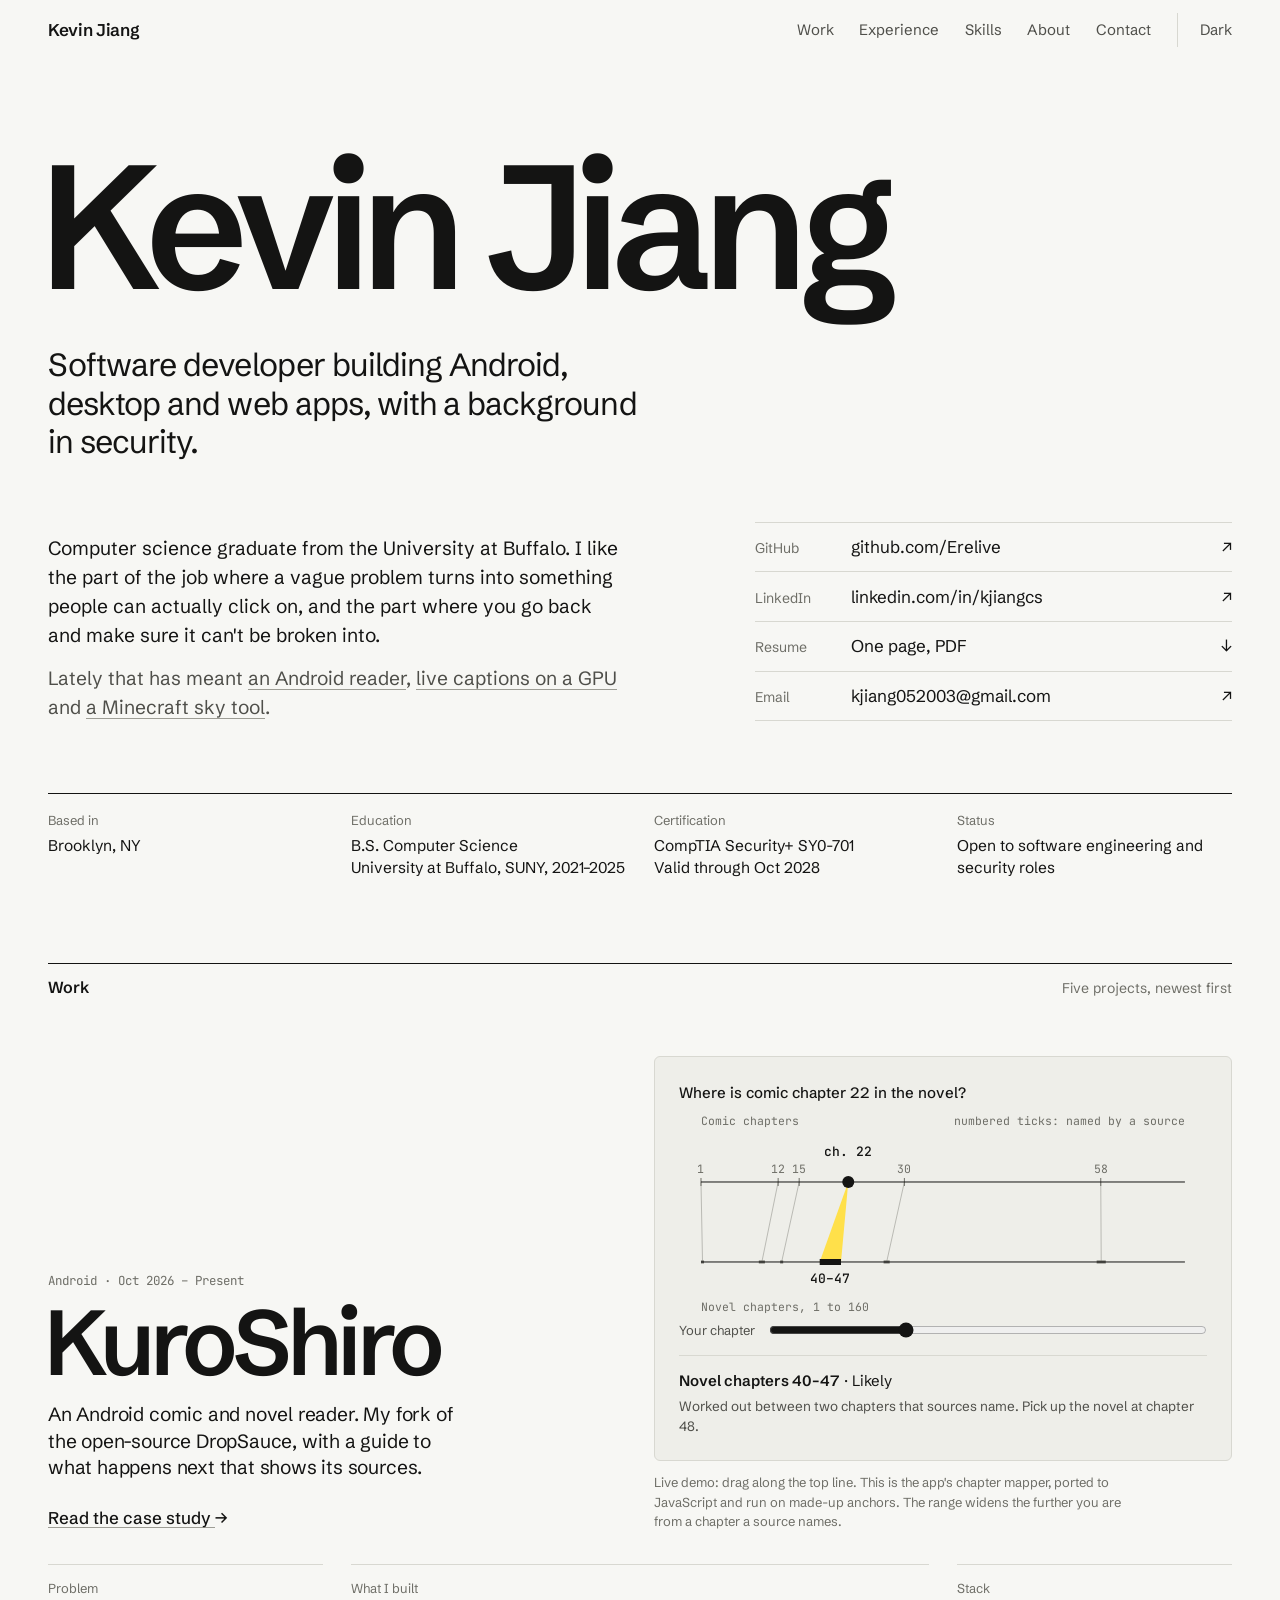
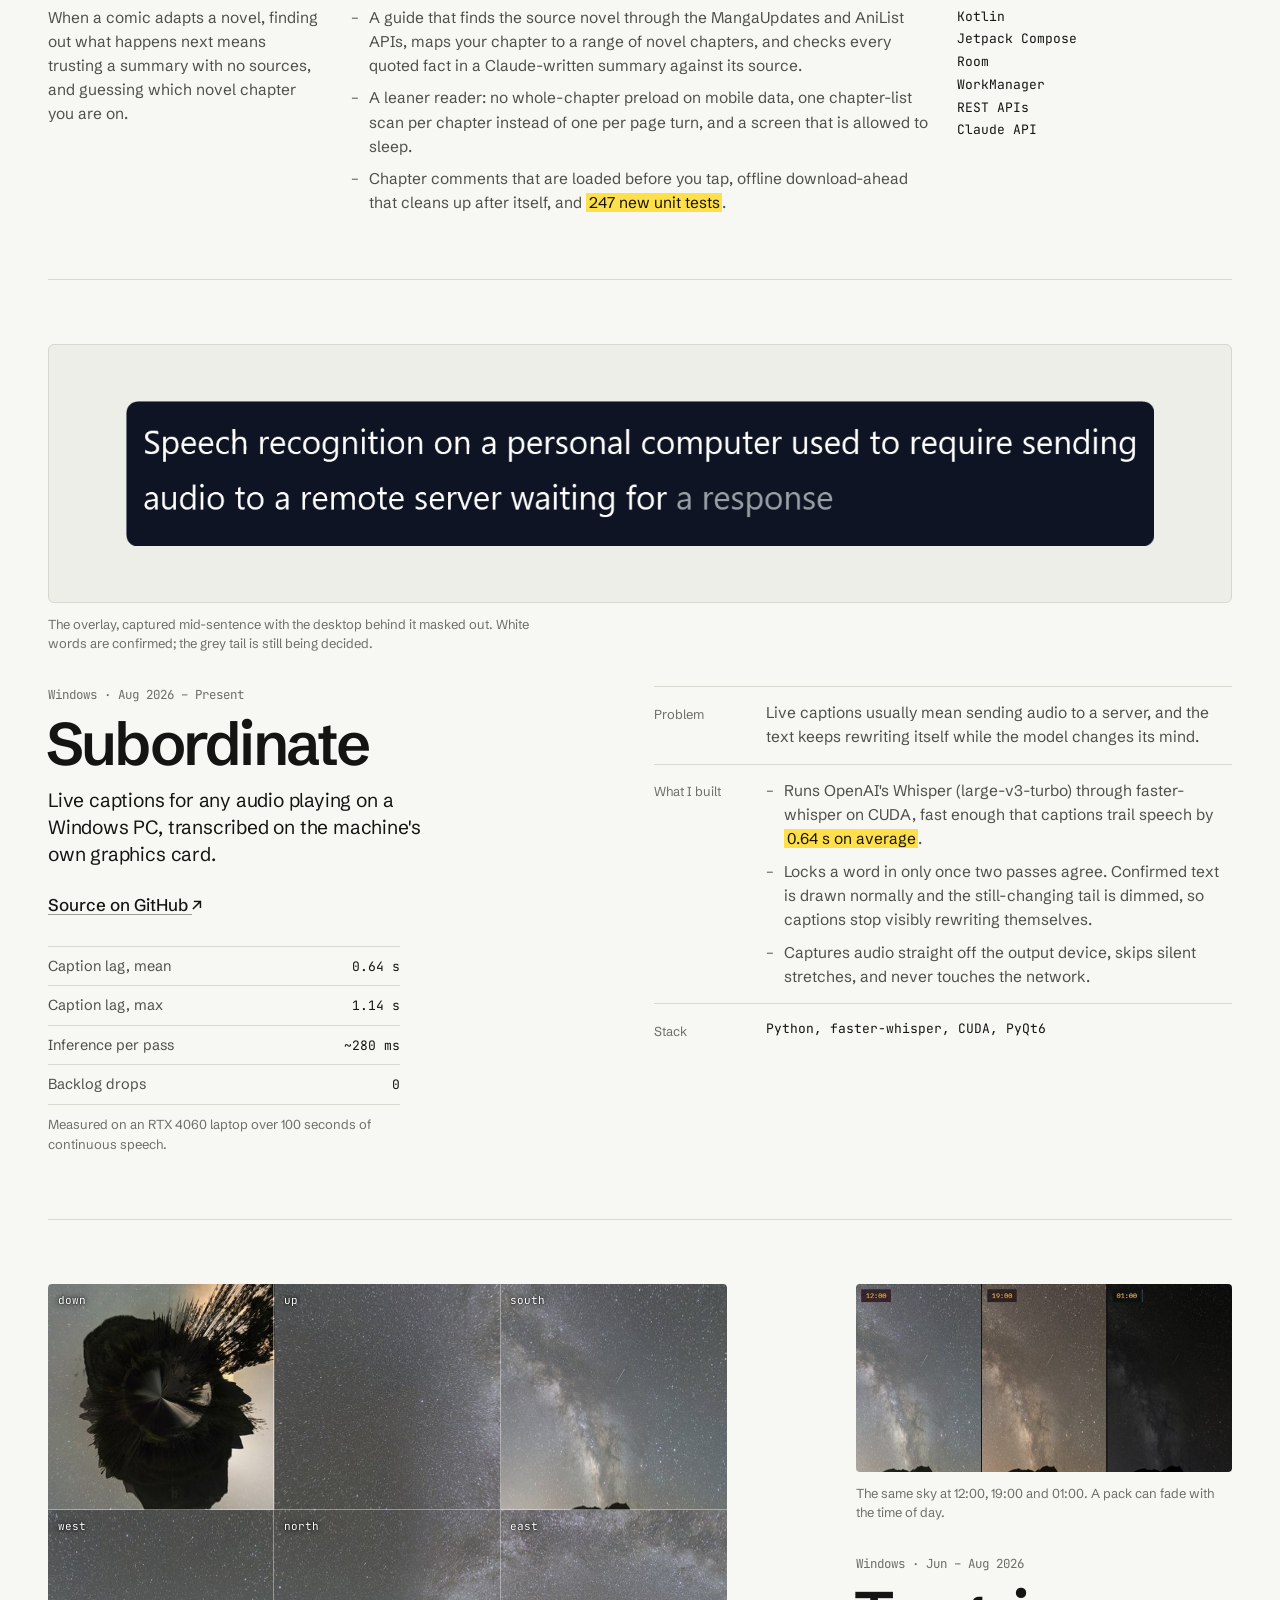
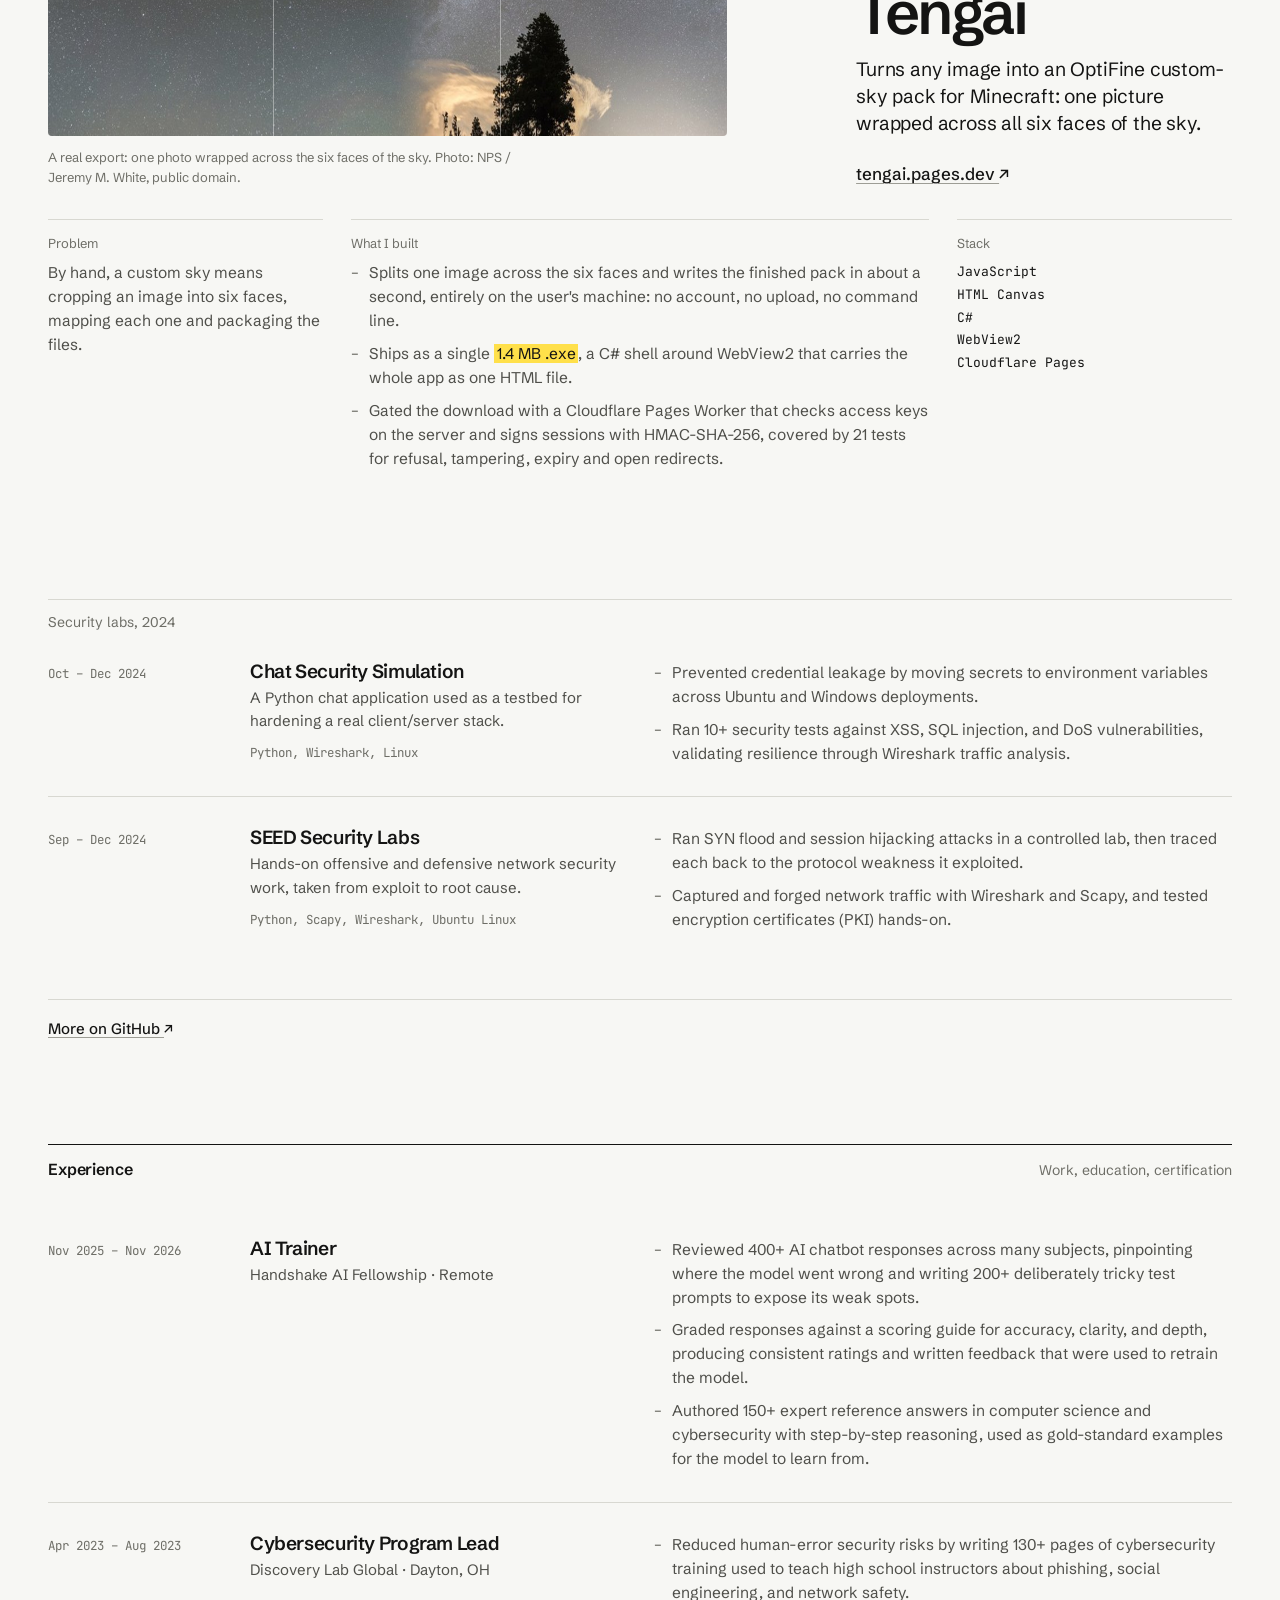
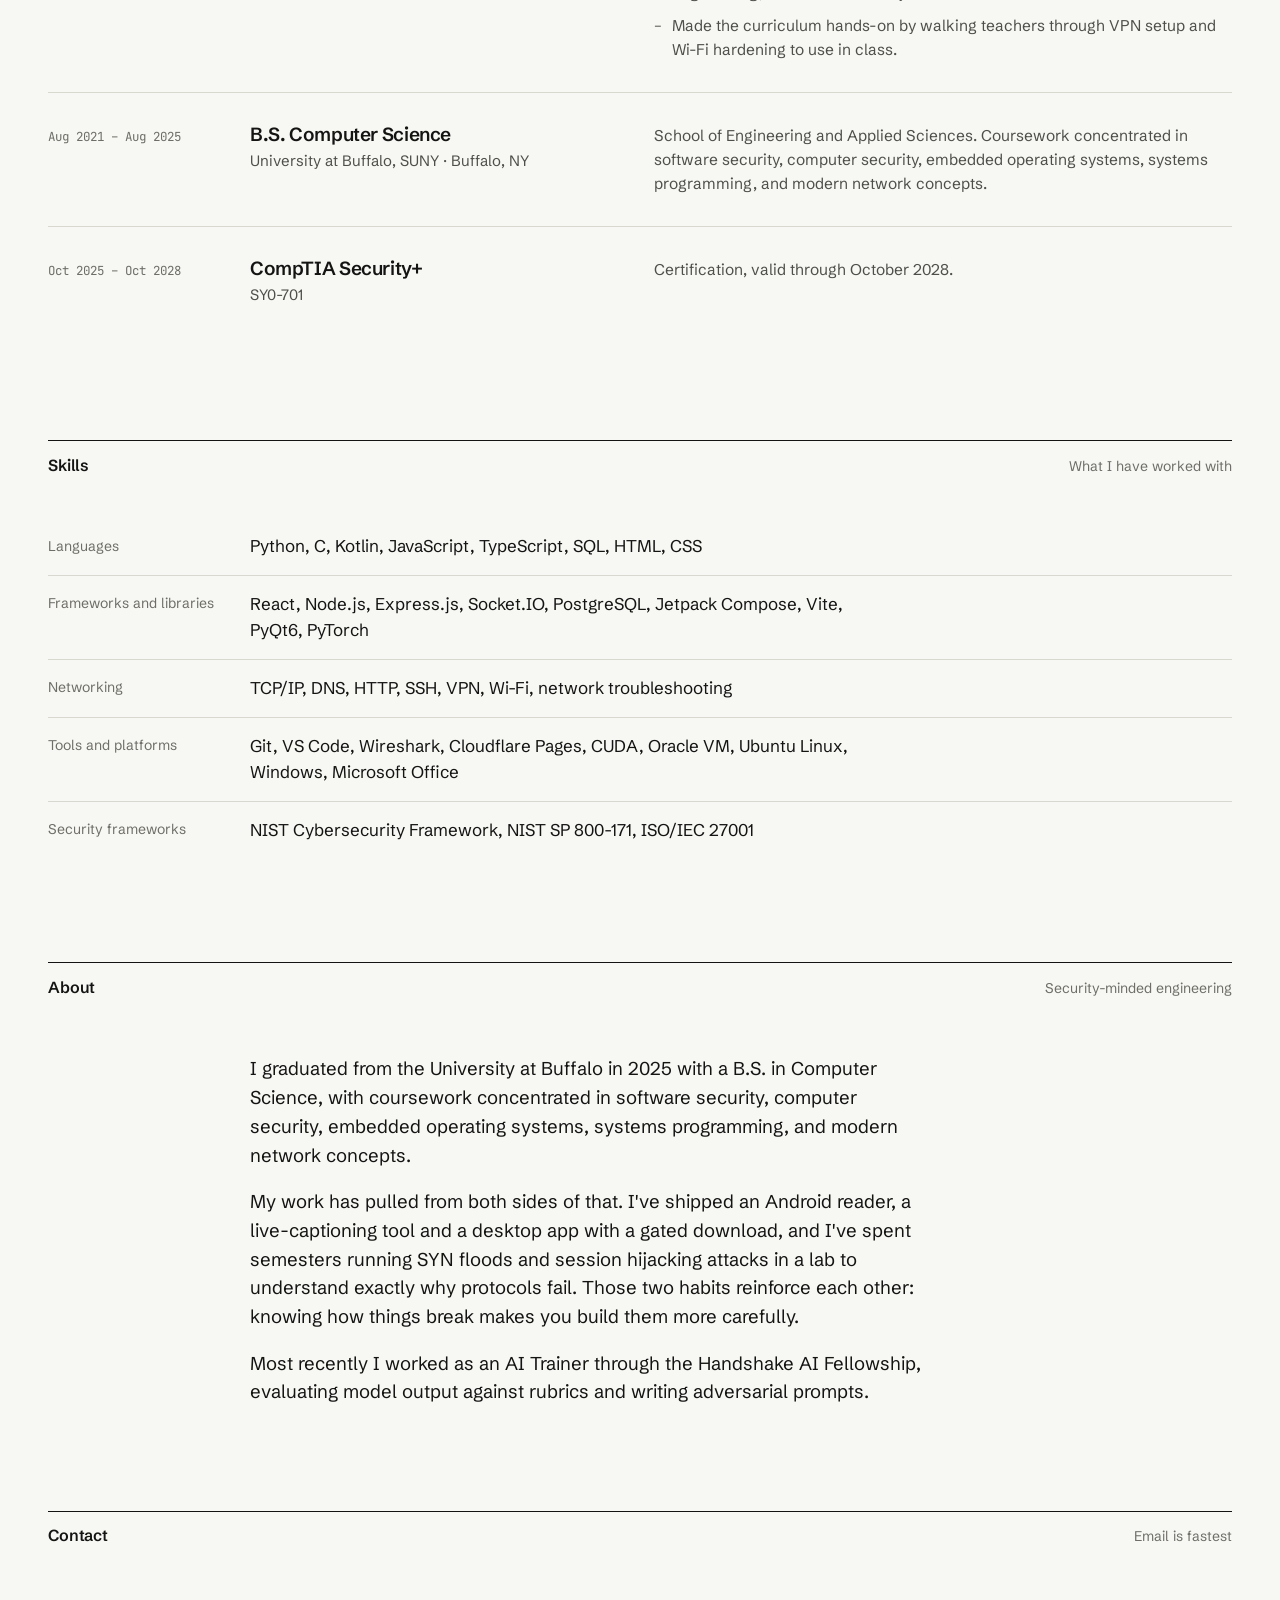
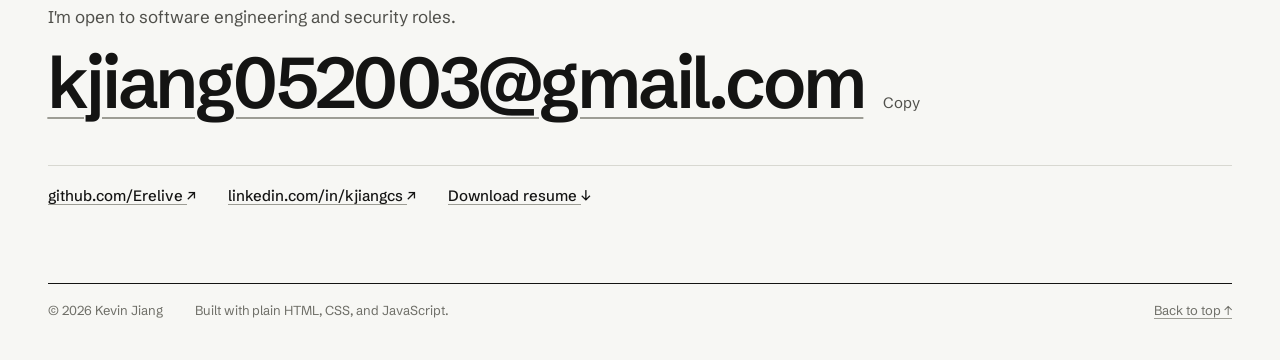
==== commit c544e7a0: "Redesign portfolio and add KuroShiro case study - New type-led design (Schibsted Grotesk, JetBrains " ====
--- a/index.html
+++ b/index.html
@@ -4,32 +4,34 @@
 <head>
     <meta charset="UTF-8">
     <meta name="viewport" content="width=device-width, initial-scale=1.0">
-    <title>Kevin Jiang — Software Engineer</title>
-    <meta name="description" content="Kevin Jiang — software engineer in Brooklyn, NY, focused on full-stack web development and application security. CompTIA Security+ certified.">
+    <title>Kevin Jiang — Software Developer</title>
+    <meta name="description" content="Kevin Jiang is a software developer and computer science graduate in Brooklyn, NY. Android, desktop and web projects, with a background in security. CompTIA Security+ certified.">
     <meta name="author" content="Kevin Jiang">
 
     <meta property="og:type" content="website">
-    <meta property="og:title" content="Kevin Jiang — Software Engineer">
-    <meta property="og:description" content="Software engineer focused on full-stack web development and application security.">
+    <meta property="og:title" content="Kevin Jiang — Software Developer">
+    <meta property="og:description" content="Software developer building Android, desktop and web apps, with a background in security.">
     <meta property="og:url" content="https://erelive.github.io/">
     <meta name="twitter:card" content="summary">
 
     <link rel="canonical" href="https://erelive.github.io/">
-    <meta name="theme-color" content="#f6f4ef" media="(prefers-color-scheme: light)">
-    <meta name="theme-color" content="#12110f" media="(prefers-color-scheme: dark)">
-    <link rel="icon" href="data:image/svg+xml,<svg xmlns='http://www.w3.org/2000/svg' viewBox='0 0 100 100'><text y='.9em' font-size='90' font-family='Georgia,serif' font-weight='400' fill='%23e0703f'>K</text></svg>">
+    <meta name="theme-color" content="#f7f7f4" media="(prefers-color-scheme: light)">
+    <meta name="theme-color" content="#0f0f0e" media="(prefers-color-scheme: dark)">
+    <link rel="icon" href="data:image/svg+xml,<svg xmlns='http://www.w3.org/2000/svg' viewBox='0 0 100 100'><rect width='100' height='100' fill='%23141413'/><rect x='18' y='70' width='64' height='11' fill='%23ffe04a'/><text x='50' y='66' font-size='62' font-family='Arial,Helvetica,sans-serif' font-weight='700' fill='%23f7f7f4' text-anchor='middle'>K</text></svg>">
 
     <link rel="preconnect" href="https://fonts.googleapis.com">
     <link rel="preconnect" href="https://fonts.gstatic.com" crossorigin>
-    <link href="https://fonts.googleapis.com/css2?family=IBM+Plex+Mono:wght@400;500&family=Instrument+Sans:ital,wght@0,400..700;1,400..600&family=Instrument+Serif:ital@0;1&display=swap" rel="stylesheet">
-    <link rel="stylesheet" href="style.css">
+    <link href="https://fonts.googleapis.com/css2?family=JetBrains+Mono:wght@400;500&family=Schibsted+Grotesk:wght@400..700&display=swap" rel="stylesheet">
+    <link rel="stylesheet" href="style.css?v=4">
 
     <script>
         (function () {
+            var root = document.documentElement;
+            root.className += ' js';
             try {
                 var saved = localStorage.getItem('theme');
                 if (saved === 'light' || saved === 'dark') {
-                    document.documentElement.setAttribute('data-theme', saved);
+                    root.setAttribute('data-theme', saved);
                 }
             } catch (err) { }
         })();
@@ -39,126 +41,459 @@
 <body>
     <a class="skip-link" href="#main">Skip to content</a>
 
-    <svg class="sprite" aria-hidden="true" focusable="false" xmlns="http://www.w3.org/2000/svg">
-        <symbol id="i-github" viewBox="0 0 24 24">
-            <path fill="currentColor" d="M12 .5C5.73.5.5 5.73.5 12a11.5 11.5 0 0 0 7.86 10.92c.58.1.79-.25.79-.56v-2c-3.2.7-3.88-1.54-3.88-1.54-.53-1.34-1.29-1.7-1.29-1.7-1.05-.72.08-.7.08-.7 1.16.08 1.77 1.19 1.77 1.19 1.03 1.77 2.7 1.26 3.36.96.1-.75.4-1.26.73-1.55-2.56-.29-5.25-1.28-5.25-5.7 0-1.26.45-2.29 1.19-3.1-.12-.29-.52-1.46.11-3.05 0 0 .97-.31 3.18 1.18a11 11 0 0 1 5.79 0c2.2-1.49 3.17-1.18 3.17-1.18.63 1.59.23 2.76.12 3.05.74.81 1.18 1.84 1.18 3.1 0 4.43-2.69 5.4-5.26 5.69.41.36.78 1.06.78 2.14v3.17c0 .31.21.67.8.56A11.5 11.5 0 0 0 23.5 12C23.5 5.73 18.27.5 12 .5Z"/>
-        </symbol>
-        <symbol id="i-linkedin" viewBox="0 0 24 24">
-            <path fill="currentColor" d="M20.45 20.45h-3.56v-5.57c0-1.33-.03-3.04-1.85-3.04-1.86 0-2.14 1.45-2.14 2.94v5.67H9.35V9h3.41v1.56h.05a3.74 3.74 0 0 1 3.37-1.85c3.6 0 4.27 2.37 4.27 5.46v6.28ZM5.34 7.43a2.07 2.07 0 1 1 0-4.13 2.07 2.07 0 0 1 0 4.13ZM7.12 20.45H3.55V9h3.57v11.45ZM22.22 0H1.77C.79 0 0 .77 0 1.72v20.56C0 23.23.79 24 1.77 24h20.45c.98 0 1.78-.77 1.78-1.72V1.72C24 .77 23.2 0 22.22 0Z"/>
-        </symbol>
-        <symbol id="i-mail" viewBox="0 0 24 24">
-            <path fill="none" stroke="currentColor" stroke-width="1.8" stroke-linecap="round" stroke-linejoin="round" d="M3 6.5h18v11a1.5 1.5 0 0 1-1.5 1.5h-15A1.5 1.5 0 0 1 3 17.5v-11Zm0 .5 9 6.5L21 7"/>
-        </symbol>
-        <symbol id="i-download" viewBox="0 0 24 24">
-            <path fill="none" stroke="currentColor" stroke-width="1.8" stroke-linecap="round" stroke-linejoin="round" d="M12 3v12m0 0 4.5-4.5M12 15l-4.5-4.5M4 19h16"/>
-        </symbol>
-        <symbol id="i-sun" viewBox="0 0 24 24">
-            <path fill="none" stroke="currentColor" stroke-width="1.8" stroke-linecap="round" d="M12 4V2m0 20v-2m8-8h2M2 12h2m13.66-5.66 1.41-1.41M4.93 19.07l1.41-1.41m11.32 0 1.41 1.41M4.93 4.93l1.41 1.41"/>
-            <circle cx="12" cy="12" r="4.2" fill="none" stroke="currentColor" stroke-width="1.8"/>
-        </symbol>
-        <symbol id="i-moon" viewBox="0 0 24 24">
-            <path fill="none" stroke="currentColor" stroke-width="1.8" stroke-linecap="round" stroke-linejoin="round" d="M20.5 14.3A8.5 8.5 0 1 1 9.7 3.5a7 7 0 0 0 10.8 10.8Z"/>
-        </symbol>
-        <symbol id="i-menu" viewBox="0 0 24 24">
-            <path fill="none" stroke="currentColor" stroke-width="2" stroke-linecap="round" d="M4 7h16M4 12h16M4 17h16"/>
-        </symbol>
-        <symbol id="i-close" viewBox="0 0 24 24">
-            <path fill="none" stroke="currentColor" stroke-width="2" stroke-linecap="round" d="M6 6l12 12M18 6 6 18"/>
-        </symbol>
-        <symbol id="i-arrow" viewBox="0 0 24 24">
-            <path fill="none" stroke="currentColor" stroke-width="1.8" stroke-linecap="round" stroke-linejoin="round" d="M5 12h14m0 0-5.5-5.5M19 12l-5.5 5.5"/>
-        </symbol>
-    </svg>
-
     <header class="site-header" id="siteHeader">
-        <div class="shell header-inner">
-            <a href="#top" class="logo">Kevin Jiang</a>
+        <div class="wrap header-inner">
+            <a class="wordmark" href="#top">Kevin Jiang</a>
 
             <nav class="nav" id="primaryNav" aria-label="Primary">
+                <a href="#work">Work</a>
+                <a href="#experience">Experience</a>
+                <a href="#skills">Skills</a>
                 <a href="#about">About</a>
-                <a href="#experience">Experience</a>
-                <a href="#projects">Projects</a>
-                <a href="#skills">Skills</a>
                 <a href="#contact">Contact</a>
             </nav>
 
-            <div class="header-actions">
-                <button id="themeToggle" class="icon-btn" type="button" aria-label="Switch to light theme">
-                    <svg class="icon icon-sun" aria-hidden="true"><use href="#i-sun"></use></svg>
-                    <svg class="icon icon-moon" aria-hidden="true"><use href="#i-moon"></use></svg>
-                </button>
-                <button id="navToggle" class="icon-btn nav-toggle" type="button" aria-label="Open menu" aria-expanded="false" aria-controls="primaryNav">
-                    <svg class="icon icon-open" aria-hidden="true"><use href="#i-menu"></use></svg>
-                    <svg class="icon icon-shut" aria-hidden="true"><use href="#i-close"></use></svg>
-                </button>
+            <div class="header-tools">
+                <button class="text-btn theme-toggle" id="themeToggle" type="button">Theme</button>
+                <button class="text-btn nav-toggle" id="navToggle" type="button" aria-expanded="false" aria-controls="primaryNav">Menu</button>
             </div>
         </div>
     </header>
 
     <main id="main">
         <section class="hero" id="top">
-            <div class="shell hero-inner">
-                <div class="hero-copy">
-                    <h1 class="hero-title">
-                        <span class="hero-name">
-                            Kevin Jiang
-                            <span class="hero-place">Brooklyn, NY</span>
-                        </span>
-                        Software engineer working across full&#8209;stack web
-                        development and application security.
-                    </h1>
-
-                    <p class="hero-blurb">
-                        Computer Science graduate from the University at Buffalo. I like the part of
-                        the job where a vague problem turns into something people can actually click
-                        on, and the part where you go back and make sure it can't be broken into.
-                    </p>
-
-                    <div class="hero-cta">
-                        <a href="#projects" class="btn btn-primary">
-                            View my work
-                            <svg class="icon" aria-hidden="true"><use href="#i-arrow"></use></svg>
-                        </a>
-                        <a href="Kevin_Jiang_Resume.pdf" class="btn btn-ghost" download>
-                            <svg class="icon" aria-hidden="true"><use href="#i-download"></use></svg>
-                            Resume
-                        </a>
+            <div class="wrap">
+                <h1 class="hero-title"><span>Kevin Jiang</span></h1>
+                <p class="hero-lede">Software developer building Android, desktop and web apps, with a background in security.</p>
+
+                <div class="hero-grid">
+                    <div class="hero-intro">
+                        <p>
+                            Computer science graduate from the University at Buffalo. I like the part of
+                            the job where a vague problem turns into something people can actually click
+                            on, and the part where you go back and make sure it can't be broken into.
+                        </p>
+                        <p>
+                            Lately that has meant <a href="#kuroshiro">an Android reader</a>,
+                            <a href="#subordinate">live captions on a GPU</a> and
+                            <a href="#tengai">a Minecraft sky tool</a>.
+                        </p>
                     </div>
 
                     <ul class="hero-links">
                         <li>
                             <a href="https://github.com/Erelive" target="_blank" rel="noopener noreferrer">
-                                <svg class="icon" aria-hidden="true"><use href="#i-github"></use></svg>
-                                GitHub
+                                <span class="k">GitHub</span>
+                                <span class="v">github.com/Erelive</span>
+                                <span class="arrow" aria-hidden="true">&nearr;</span>
                             </a>
                         </li>
                         <li>
                             <a href="https://linkedin.com/in/kjiangcs" target="_blank" rel="noopener noreferrer">
-                                <svg class="icon" aria-hidden="true"><use href="#i-linkedin"></use></svg>
-                                LinkedIn
+                                <span class="k">LinkedIn</span>
+                                <span class="v">linkedin.com/in/kjiangcs</span>
+                                <span class="arrow" aria-hidden="true">&nearr;</span>
+                            </a>
+                        </li>
+                        <li>
+                            <a href="Kevin_Jiang_Resume.pdf" download>
+                                <span class="k">Resume</span>
+                                <span class="v">One page, PDF</span>
+                                <span class="arrow" aria-hidden="true">&darr;</span>
                             </a>
                         </li>
                         <li>
                             <a href="mailto:kjiang052003@gmail.com">
-                                <svg class="icon" aria-hidden="true"><use href="#i-mail"></use></svg>
-                                Email
+                                <span class="k">Email</span>
+                                <span class="v">kjiang052003@gmail.com</span>
+                                <span class="arrow" aria-hidden="true">&nearr;</span>
                             </a>
                         </li>
-                        <li class="hero-status">Open to opportunities</li>
                     </ul>
                 </div>
+
+                <dl class="facts">
+                    <div>
+                        <dt>Based in</dt>
+                        <dd>Brooklyn, NY</dd>
+                    </div>
+                    <div>
+                        <dt>Education</dt>
+                        <dd>B.S. Computer Science<br>University at Buffalo, SUNY, 2021&ndash;2025</dd>
+                    </div>
+                    <div>
+                        <dt>Certification</dt>
+                        <dd>CompTIA Security+ SY0-701<br>Valid through Oct 2028</dd>
+                    </div>
+                    <div>
+                        <dt>Status</dt>
+                        <dd>Open to software engineering and security roles</dd>
+                    </div>
+                </dl>
             </div>
         </section>
 
+        <section class="section" id="work">
+            <div class="wrap">
+                <header class="section-head">
+                    <h2>Work</h2>
+                    <p>Five projects, newest first</p>
+                </header>
+
+                <article class="feature feature--lead" id="kuroshiro">
+                    <div class="feature-head" data-reveal>
+                        <p class="meta">Android &middot; Oct 2026 &ndash; Present</p>
+                        <h3 class="feature-title"><a href="kuroshiro/">KuroShiro</a></h3>
+                        <p class="feature-lede">
+                            An Android comic and novel reader. My fork of the open-source
+                            DropSauce, with a guide to what happens next that shows its sources.
+                        </p>
+                        <p class="feature-links">
+                            <a class="go" href="kuroshiro/">Read the case study <span aria-hidden="true">&rarr;</span></a>
+                        </p>
+                    </div>
+
+                    <figure class="feature-figure figure" data-reveal>
+                        <div class="frame mapper" data-mapper>
+                            <p class="mapper-q">Where is comic chapter <output data-mapper-comic>22</output> in the novel?</p>
+                            <div class="mapper-live">
+                                <div data-mapper-stage></div>
+                                <label class="mapper-control">
+                                    <span>Your chapter</span>
+                                    <input type="range" min="1" max="70" step="1" value="22" data-mapper-input>
+                                </label>
+                                <p class="mapper-result" aria-live="polite">
+                                    <strong data-mapper-range>Novel chapters 40&ndash;47</strong>
+                                    &middot; <span data-mapper-confidence>Likely</span>
+                                    <small data-mapper-basis>Worked out between two chapters that sources name. Pick up the novel at chapter 48.</small>
+                                </p>
+                            </div>
+                            <p class="mapper-static">
+                                With comic chapters 15 and 30 named by sources, chapter 22 lands on
+                                novel chapters 40&ndash;47, marked Likely. The live version of this
+                                figure needs JavaScript.
+                            </p>
+                        </div>
+                        <figcaption>
+                            Live demo: drag along the top line. This is the app's chapter mapper,
+                            ported to JavaScript and run on made-up anchors. The range widens the
+                            further you are from a chapter a source names.
+                        </figcaption>
+                    </figure>
+
+                    <dl class="notes" data-reveal>
+                        <div>
+                            <dt>Problem</dt>
+                            <dd>
+                                When a comic adapts a novel, finding out what happens next means
+                                trusting a summary with no sources, and guessing which novel
+                                chapter you are on.
+                            </dd>
+                        </div>
+                        <div>
+                            <dt>What I built</dt>
+                            <dd>
+                                <ul class="dashes">
+                                    <li>A guide that finds the source novel through the MangaUpdates and AniList APIs, maps your chapter to a range of novel chapters, and checks every quoted fact in a Claude-written summary against its source.</li>
+                                    <li>A leaner reader: no whole-chapter preload on mobile data, one chapter-list scan per chapter instead of one per page turn, and a screen that is allowed to sleep.</li>
+                                    <li>Chapter comments that are loaded before you tap, offline download-ahead that cleans up after itself, and <mark>247 new unit tests</mark>.</li>
+                                </ul>
+                            </dd>
+                        </div>
+                        <div>
+                            <dt>Stack</dt>
+                            <dd>
+                                <ul class="stack-list">
+                                    <li>Kotlin</li>
+                                    <li>Jetpack Compose</li>
+                                    <li>Room</li>
+                                    <li>WorkManager</li>
+                                    <li>REST APIs</li>
+                                    <li>Claude API</li>
+                                </ul>
+                            </dd>
+                        </div>
+                    </dl>
+                </article>
+
+                <article class="feature feature--wide" id="subordinate">
+                    <figure class="feature-figure figure" data-reveal>
+                        <div class="frame capture">
+                            <img src="assets/subordinate-overlay.png" width="1360" height="191" loading="lazy" alt="The caption overlay showing the sentence: Speech recognition on a personal computer used to require sending audio to a remote server waiting for a response. The last two words are dimmed.">
+                        </div>
+                        <figcaption>
+                            The overlay, captured mid-sentence with the desktop behind it masked out.
+                            White words are confirmed; the grey tail is still being decided.
+                            <span class="scroll-hint">Scroll it sideways to read the whole line.</span>
+                        </figcaption>
+                    </figure>
+
+                    <div class="feature-head" data-reveal>
+                        <p class="meta">Windows &middot; Aug 2026 &ndash; Present</p>
+                        <h3 class="feature-title"><a href="https://github.com/Erelive/Subordinate" target="_blank" rel="noopener noreferrer">Subordinate</a></h3>
+                        <p class="feature-lede">
+                            Live captions for any audio playing on a Windows PC, transcribed
+                            on the machine's own graphics card.
+                        </p>
+                        <p class="feature-links">
+                            <a class="go" href="https://github.com/Erelive/Subordinate" target="_blank" rel="noopener noreferrer">Source on GitHub <span aria-hidden="true">&nearr;</span></a>
+                        </p>
+
+                        <dl class="measures">
+                            <div>
+                                <dt>Caption lag, mean</dt>
+                                <dd>0.64 s</dd>
+                            </div>
+                            <div>
+                                <dt>Caption lag, max</dt>
+                                <dd>1.14 s</dd>
+                            </div>
+                            <div>
+                                <dt>Inference per pass</dt>
+                                <dd>~280 ms</dd>
+                            </div>
+                            <div>
+                                <dt>Backlog drops</dt>
+                                <dd>0</dd>
+                            </div>
+                        </dl>
+                        <p class="measures-note">Measured on an RTX 4060 laptop over 100 seconds of continuous speech.</p>
+                    </div>
+
+                    <dl class="notes" data-reveal>
+                        <div>
+                            <dt>Problem</dt>
+                            <dd>
+                                Live captions usually mean sending audio to a server, and the
+                                text keeps rewriting itself while the model changes its mind.
+                            </dd>
+                        </div>
+                        <div>
+                            <dt>What I built</dt>
+                            <dd>
+                                <ul class="dashes">
+                                    <li>Runs OpenAI's Whisper (large-v3-turbo) through faster-whisper on CUDA, fast enough that captions trail speech by <mark>0.64 s on average</mark>.</li>
+                                    <li>Locks a word in only once two passes agree. Confirmed text is drawn normally and the still-changing tail is dimmed, so captions stop visibly rewriting themselves.</li>
+                                    <li>Captures audio straight off the output device, skips silent stretches, and never touches the network.</li>
+                                </ul>
+                            </dd>
+                        </div>
+                        <div>
+                            <dt>Stack</dt>
+                            <dd>
+                                <ul class="stack-list">
+                                    <li>Python</li>
+                                    <li>faster-whisper</li>
+                                    <li>CUDA</li>
+                                    <li>PyQt6</li>
+                                </ul>
+                            </dd>
+                        </div>
+                    </dl>
+                </article>
+
+                <article class="feature feature--flip" id="tengai">
+                    <div class="feature-head" data-reveal>
+                        <p class="meta">Windows &middot; Jun &ndash; Aug 2026</p>
+                        <h3 class="feature-title"><a href="https://tengai.pages.dev/" target="_blank" rel="noopener noreferrer">Tengai</a></h3>
+                        <p class="feature-lede">
+                            Turns any image into an OptiFine custom-sky pack for Minecraft:
+                            one picture wrapped across all six faces of the sky.
+                        </p>
+                        <p class="feature-links">
+                            <a class="go" href="https://tengai.pages.dev/" target="_blank" rel="noopener noreferrer">tengai.pages.dev <span aria-hidden="true">&nearr;</span></a>
+                        </p>
+                    </div>
+
+                    <figure class="feature-aside figure" data-reveal>
+                        <img src="assets/tengai-time.jpg" width="640" height="320" loading="lazy" alt="The same strip of night sky rendered three times, labelled 12:00, 19:00 and 01:00, each darker than the last.">
+                        <figcaption>The same sky at 12:00, 19:00 and 01:00. A pack can fade with the time of day.</figcaption>
+                    </figure>
+
+                    <figure class="feature-figure figure" data-reveal>
+                        <div class="atlas">
+                            <img src="assets/tengai-atlas.jpg" width="1200" height="800" loading="lazy" alt="A night-sky photograph split into six square faces arranged in a three-by-two grid.">
+                            <ul class="atlas-faces" aria-hidden="true">
+                                <li>down</li>
+                                <li>up</li>
+                                <li>south</li>
+                                <li>west</li>
+                                <li>north</li>
+                                <li>east</li>
+                            </ul>
+                        </div>
+                        <figcaption>
+                            A real export: one photo wrapped across the six faces of the sky.
+                            Photo: NPS / Jeremy M. White, public domain.
+                        </figcaption>
+                    </figure>
+
+                    <dl class="notes" data-reveal>
+                        <div>
+                            <dt>Problem</dt>
+                            <dd>
+                                By hand, a custom sky means cropping an image into six faces,
+                                mapping each one and packaging the files.
+                            </dd>
+                        </div>
+                        <div>
+                            <dt>What I built</dt>
+                            <dd>
+                                <ul class="dashes">
+                                    <li>Splits one image across the six faces and writes the finished pack in about a second, entirely on the user's machine: no account, no upload, no command line.</li>
+                                    <li>Ships as a single <mark>1.4 MB .exe</mark>, a C# shell around WebView2 that carries the whole app as one HTML file.</li>
+                                    <li>Gated the download with a Cloudflare Pages Worker that checks access keys on the server and signs sessions with HMAC-SHA-256, covered by 21 tests for refusal, tampering, expiry and open redirects.</li>
+                                </ul>
+                            </dd>
+                        </div>
+                        <div>
+                            <dt>Stack</dt>
+                            <dd>
+                                <ul class="stack-list">
+                                    <li>JavaScript</li>
+                                    <li>HTML Canvas</li>
+                                    <li>C#</li>
+                                    <li>WebView2</li>
+                                    <li>Cloudflare Pages</li>
+                                </ul>
+                            </dd>
+                        </div>
+                    </dl>
+                </article>
+
+                <h3 class="subhead">Security labs, 2024</h3>
+
+                <article class="row" data-reveal>
+                    <p class="row-when meta">Oct &ndash; Dec 2024</p>
+                    <div class="row-what">
+                        <h4>Chat Security Simulation</h4>
+                        <p>A Python chat application used as a testbed for hardening a real client/server stack.</p>
+                        <p class="stack">Python, Wireshark, Linux</p>
+                    </div>
+                    <ul class="row-detail dashes">
+                        <li>Prevented credential leakage by moving secrets to environment variables across Ubuntu and Windows deployments.</li>
+                        <li>Ran 10+ security tests against XSS, SQL injection, and DoS vulnerabilities, validating resilience through Wireshark traffic analysis.</li>
+                    </ul>
+                </article>
+
+                <article class="row" data-reveal>
+                    <p class="row-when meta">Sep &ndash; Dec 2024</p>
+                    <div class="row-what">
+                        <h4>SEED Security Labs</h4>
+                        <p>Hands-on offensive and defensive network security work, taken from exploit to root cause.</p>
+                        <p class="stack">Python, Scapy, Wireshark, Ubuntu Linux</p>
+                    </div>
+                    <ul class="row-detail dashes">
+                        <li>Ran SYN flood and session hijacking attacks in a controlled lab, then traced each back to the protocol weakness it exploited.</li>
+                        <li>Captured and forged network traffic with Wireshark and Scapy, and tested encryption certificates (PKI) hands-on.</li>
+                    </ul>
+                </article>
+
+                <p class="more">
+                    <a class="go" href="https://github.com/Erelive" target="_blank" rel="noopener noreferrer">More on GitHub <span aria-hidden="true">&nearr;</span></a>
+                </p>
+            </div>
+        </section>
+
+        <section class="section" id="experience">
+            <div class="wrap">
+                <header class="section-head">
+                    <h2>Experience</h2>
+                    <p>Work, education, certification</p>
+                </header>
+
+                <div class="rows">
+                    <article class="row" data-reveal>
+                        <p class="row-when meta">Nov 2025 &ndash; Nov 2026</p>
+                        <div class="row-what">
+                            <h3>AI Trainer</h3>
+                            <p>Handshake AI Fellowship &middot; Remote</p>
+                        </div>
+                        <ul class="row-detail dashes">
+                            <li>Reviewed 400+ AI chatbot responses across many subjects, pinpointing where the model went wrong and writing 200+ deliberately tricky test prompts to expose its weak spots.</li>
+                            <li>Graded responses against a scoring guide for accuracy, clarity, and depth, producing consistent ratings and written feedback that were used to retrain the model.</li>
+                            <li>Authored 150+ expert reference answers in computer science and cybersecurity with step-by-step reasoning, used as gold-standard examples for the model to learn from.</li>
+                        </ul>
+                    </article>
+
+                    <article class="row" data-reveal>
+                        <p class="row-when meta">Apr 2023 &ndash; Aug 2023</p>
+                        <div class="row-what">
+                            <h3>Cybersecurity Program Lead</h3>
+                            <p>Discovery Lab Global &middot; Dayton, OH</p>
+                        </div>
+                        <ul class="row-detail dashes">
+                            <li>Reduced human-error security risks by writing 130+ pages of cybersecurity training used to teach high school instructors about phishing, social engineering, and network safety.</li>
+                            <li>Made the curriculum hands-on by walking teachers through VPN setup and Wi-Fi hardening to use in class.</li>
+                        </ul>
+                    </article>
+
+                    <article class="row" data-reveal>
+                        <p class="row-when meta">Aug 2021 &ndash; Aug 2025</p>
+                        <div class="row-what">
+                            <h3>B.S. Computer Science</h3>
+                            <p>University at Buffalo, SUNY &middot; Buffalo, NY</p>
+                        </div>
+                        <p class="row-detail">
+                            School of Engineering and Applied Sciences. Coursework concentrated in
+                            software security, computer security, embedded operating systems,
+                            systems programming, and modern network concepts.
+                        </p>
+                    </article>
+
+                    <article class="row" data-reveal>
+                        <p class="row-when meta">Oct 2025 &ndash; Oct 2028</p>
+                        <div class="row-what">
+                            <h3>CompTIA Security+</h3>
+                            <p>SY0-701</p>
+                        </div>
+                        <p class="row-detail">Certification, valid through October 2028.</p>
+                    </article>
+                </div>
+            </div>
+        </section>
+
+        <section class="section" id="skills">
+            <div class="wrap">
+                <header class="section-head">
+                    <h2>Skills</h2>
+                    <p>What I have worked with</p>
+                </header>
+
+                <dl class="spec" data-reveal>
+                    <div>
+                        <dt>Languages</dt>
+                        <dd>Python, C, Kotlin, JavaScript, TypeScript, SQL, HTML, CSS</dd>
+                    </div>
+                    <div>
+                        <dt>Frameworks and libraries</dt>
+                        <dd>React, Node.js, Express.js, Socket.IO, PostgreSQL, Jetpack Compose, Vite, PyQt6, PyTorch</dd>
+                    </div>
+                    <div>
+                        <dt>Networking</dt>
+                        <dd>TCP/IP, DNS, HTTP, SSH, VPN, Wi-Fi, network troubleshooting</dd>
+                    </div>
+                    <div>
+                        <dt>Tools and platforms</dt>
+                        <dd>Git, VS Code, Wireshark, Cloudflare Pages, CUDA, Oracle VM, Ubuntu Linux, Windows, Microsoft Office</dd>
+                    </div>
+                    <div>
+                        <dt>Security frameworks</dt>
+                        <dd>NIST Cybersecurity Framework, NIST SP 800-171, ISO/IEC 27001</dd>
+                    </div>
+                </dl>
+            </div>
+        </section>
+
         <section class="section" id="about">
-            <div class="shell">
-                <header class="section-head reveal">
-                    <p class="section-kicker">About</p>
-                    <h2>Security-minded <em>engineering</em></h2>
+            <div class="wrap">
+                <header class="section-head">
+                    <h2>About</h2>
+                    <p>Security-minded engineering</p>
                 </header>
 
-                <div class="about-grid">
-                    <div class="about-copy reveal">
+                <div class="about">
+                    <div class="about-body" data-reveal>
                         <p>
                             I graduated from the University at Buffalo in 2025 with a B.S. in Computer
                             Science, with coursework concentrated in software security, computer
@@ -166,318 +501,42 @@
                             network concepts.
                         </p>
                         <p>
-                            My work has pulled from both sides of that. I've shipped product features on a
-                            real-time collaborative app, and I've spent semesters running SYN floods and
-                            session hijacking attacks in a lab to understand exactly why protocols fail.
-                            Those two habits reinforce each other: knowing how things break makes you build
-                            them more carefully.
+                            My work has pulled from both sides of that. I've shipped an Android
+                            reader, a live-captioning tool and a desktop app with a gated download,
+                            and I've spent semesters running SYN floods and session hijacking attacks
+                            in a lab to understand exactly why protocols fail. Those two habits
+                            reinforce each other: knowing how things break makes you build them more
+                            carefully.
                         </p>
                         <p>
-                            Most recently I worked as an AI Trainer through the Handshake AI Fellowship,
-                            evaluating model output against rubrics and writing adversarial prompts.
-                        </p>
-                    </div>
-
-                    <aside class="about-card reveal">
-                        <h3>At a glance</h3>
-                        <dl class="fact-list">
-                            <div class="fact">
-                                <dt>Based in</dt>
-                                <dd>Brooklyn, NY</dd>
-                            </div>
-                            <div class="fact">
-                                <dt>Education</dt>
-                                <dd>B.S. Computer Science<br><span class="muted">University at Buffalo, SUNY &middot; 2021&ndash;2025</span></dd>
-                            </div>
-                            <div class="fact">
-                                <dt>Certification</dt>
-                                <dd>CompTIA Security+ SY0-701<br><span class="muted">Valid through Oct 2028</span></dd>
-                            </div>
-                            <div class="fact">
-                                <dt>Focus</dt>
-                                <dd>Full-stack web &middot; App security</dd>
-                            </div>
-                        </dl>
-                    </aside>
+                            Most recently I worked as an AI Trainer through the Handshake AI
+                            Fellowship, evaluating model output against rubrics and writing
+                            adversarial prompts.
+                        </p>
+                    </div>
                 </div>
             </div>
         </section>
 
-        <section class="section section-alt" id="experience">
-            <div class="shell">
-                <header class="section-head reveal">
-                    <p class="section-kicker">Experience</p>
-                    <h2>Where I've <em>worked</em></h2>
+        <section class="section" id="contact">
+            <div class="wrap">
+                <header class="section-head">
+                    <h2>Contact</h2>
+                    <p>Email is fastest</p>
                 </header>
 
-                <ol class="timeline">
-                    <li class="timeline-item reveal">
-                        <article class="timeline-card">
-                            <div class="timeline-top">
-                                <div>
-                                    <h3>AI Trainer</h3>
-                                    <p class="org">Handshake AI Fellowship <span class="muted">&middot; Remote</span></p>
-                                </div>
-                                <p class="period">Nov 2025 &ndash; Feb 2026</p>
-                            </div>
-                            <ul class="bullets">
-                                <li>Evaluated 100+ LLM responses across multiple domains, identifying failure patterns and creating 50+ adversarial prompts to improve model evaluation accuracy.</li>
-                                <li>Improved label consistency across the eval dataset by scoring outputs against rubrics for accuracy, clarity, and depth, feeding expert feedback into fine-tuning rounds.</li>
-                            </ul>
-                        </article>
-                    </li>
-
-                    <li class="timeline-item reveal">
-                        <article class="timeline-card">
-                            <div class="timeline-top">
-                                <div>
-                                    <h3>Cybersecurity Program Lead</h3>
-                                    <p class="org">Discovery Lab Global <span class="muted">&middot; Dayton, OH</span></p>
-                                </div>
-                                <p class="period">Apr 2023 &ndash; Aug 2023</p>
-                            </div>
-                            <ul class="bullets">
-                                <li>Reduced human-factor security risks by creating 130+ pages of cybersecurity training materials used to educate high school instructors on phishing, social engineering, and network security practices.</li>
-                                <li>Made the curriculum hands-on by walking teachers through VPN setup and Wi-Fi hardening to model safe network practices for students.</li>
-                            </ul>
-                        </article>
-                    </li>
-                </ol>
-            </div>
-        </section>
-
-        <section class="section" id="projects">
-            <div class="shell">
-                <header class="section-head reveal">
-                    <p class="section-kicker">Projects</p>
-                    <h2>Things I've <em>built</em></h2>
-                </header>
-
-                <ol class="project-index">
-                    <li class="project-entry reveal">
-                        <div class="project-rail">
-                            <p class="project-num" aria-hidden="true">01</p>
-                            <p class="period">Jun &ndash; Aug 2026</p>
-                        </div>
-                        <div class="project-body">
-                            <h3>Tengai</h3>
-                            <a class="project-link" href="https://tengai.pages.dev/" target="_blank" rel="noopener noreferrer">tengai.pages.dev
-                                <svg class="icon" aria-hidden="true"><use href="#i-arrow"></use></svg>
-                            </a>
-                            <p class="project-summary">
-                                A production browser tool that turns any image into an installable
-                                Minecraft resource pack &mdash; one upload in, a drop-in
-                                <code>.zip</code> back.
-                            </p>
-                            <ul class="bullets">
-                                <li>Designed and shipped the whole pipeline, replacing a manual crop, face-map, and archive workflow with a single upload.</li>
-                                <li>Generated the complete six-face texture set, pack metadata, and archive in a single pass, producing output that installs without further user edits.</li>
-                                <li>Ran all processing client-side and deployed as a static site on Cloudflare Pages, so uploads never leave the browser and the tool runs with no backend or hosting cost.</li>
-                            </ul>
-                            <ul class="tags">
-                                <li>TypeScript</li>
-                                <li>React</li>
-                                <li>Vite</li>
-                                <li>Cloudflare Pages</li>
-                            </ul>
-                        </div>
-                    </li>
-
-                    <li class="project-entry reveal">
-                        <div class="project-rail">
-                            <p class="project-num" aria-hidden="true">02</p>
-                            <p class="period">Feb &ndash; Jul 2026</p>
-                        </div>
-                        <div class="project-body">
-                            <h3>CosmoBoard</h3>
-                            <a class="project-link" href="https://cosmo-board.com/" target="_blank" rel="noopener noreferrer">cosmo-board.com
-                                <svg class="icon" aria-hidden="true"><use href="#i-arrow"></use></svg>
-                            </a>
-                            <p class="project-summary">
-                                A real-time collaborative scrum board that drew <strong>10,000+ views in its first week</strong>.
-                                I contributed 60+ commits across 8 merged pull requests.
-                            </p>
-                            <ul class="bullets">
-                                <li>Wired the PostgreSQL database and the Express API routes behind the board and card features.</li>
-                                <li>Owned frontend design end to end &mdash; themed dashboard, auth page, and board views in React with light/dark mode, avatar customization, and responsive mobile layouts.</li>
-                                <li>Built the core task-board workflow: drag-and-drop cards, WIP-limited collapsible columns, and threaded comments with S3-backed image uploads and last-edited attribution.</li>
-                                <li>Reduced credential-exposure risk by keeping secrets out of version control behind a documented <code>.env.example</code>, and hardened accounts with a password-change flow and a fix for a logout defect that left broken sessions.</li>
-                            </ul>
-                            <ul class="tags">
-                                <li>React</li>
-                                <li>Express.js</li>
-                                <li>Socket.IO</li>
-                                <li>PostgreSQL</li>
-                                <li>AWS S3</li>
-                            </ul>
-                        </div>
-                    </li>
-
-                    <li class="project-entry reveal">
-                        <div class="project-rail">
-                            <p class="project-num" aria-hidden="true">03</p>
-                            <p class="period">Oct &ndash; Dec 2024</p>
-                        </div>
-                        <div class="project-body">
-                            <h3>Chat Security Simulation</h3>
-                            <p class="project-summary">
-                                A Python chat application used as a testbed for hardening a real client/server stack.
-                            </p>
-                            <ul class="bullets">
-                                <li>Prevented credential leakage by moving secrets to environment variables across Ubuntu and Windows deployments.</li>
-                                <li>Ran 10+ security tests against XSS, SQL injection, and DoS vulnerabilities, validating resilience through Wireshark traffic analysis.</li>
-                            </ul>
-                            <ul class="tags">
-                                <li>Python</li>
-                                <li>Wireshark</li>
-                                <li>Linux</li>
-                            </ul>
-                        </div>
-                    </li>
-
-                    <li class="project-entry reveal">
-                        <div class="project-rail">
-                            <p class="project-num" aria-hidden="true">04</p>
-                            <p class="period">Sep &ndash; Dec 2024</p>
-                        </div>
-                        <div class="project-body">
-                            <h3>SEED Security Labs</h3>
-                            <p class="project-summary">
-                                Hands-on offensive and defensive network security work, taken from exploit to root cause.
-                            </p>
-                            <ul class="bullets">
-                                <li>Demonstrated how protocol weaknesses are exploited by running SYN flood and session hijacking attacks, then diagnosing the root cause.</li>
-                                <li>Traced packet flows by capturing and spoofing traffic with Wireshark and Scapy, and validated PKI encryption and certificate handling hands-on.</li>
-                            </ul>
-                            <ul class="tags">
-                                <li>Python</li>
-                                <li>Scapy</li>
-                                <li>Wireshark</li>
-                                <li>Ubuntu Linux</li>
-                            </ul>
-                        </div>
-                    </li>
-                </ol>
-
-                <p class="section-footnote reveal">
-                    More on
-                    <a href="https://github.com/Erelive" target="_blank" rel="noopener noreferrer">GitHub
-                        <svg class="icon" aria-hidden="true"><use href="#i-arrow"></use></svg>
-                    </a>
-                </p>
-            </div>
-        </section>
-
-        <section class="section section-alt" id="skills">
-            <div class="shell">
-                <header class="section-head reveal">
-                    <p class="section-kicker">Skills</p>
-                    <h2>What I <em>worked with</em></h2>
-                </header>
-
-                <div class="skills-grid">
-                    <article class="skill-card reveal">
-                        <h3>Languages</h3>
-                        <ul class="tags">
-                            <li>Python</li>
-                            <li>C</li>
-                            <li>JavaScript</li>
-                            <li>TypeScript</li>
-                            <li>SQL</li>
-                            <li>HTML</li>
-                            <li>CSS</li>
-                        </ul>
-                    </article>
-
-                    <article class="skill-card reveal">
-                        <h3>Frameworks &amp; Libraries</h3>
-                        <ul class="tags">
-                            <li>React</li>
-                            <li>Node.js</li>
-                            <li>Express.js</li>
-                            <li>Socket.IO</li>
-                            <li>PostgreSQL</li>
-                            <li>Vite</li>
-                        </ul>
-                    </article>
-
-                    <article class="skill-card reveal">
-                        <h3>Networking</h3>
-                        <ul class="tags">
-                            <li>TCP/IP</li>
-                            <li>DNS</li>
-                            <li>HTTP</li>
-                            <li>SSH</li>
-                            <li>VPN</li>
-                            <li>Wi-Fi</li>
-                        </ul>
-                    </article>
-
-                    <article class="skill-card reveal">
-                        <h3>Tools &amp; Platforms</h3>
-                        <ul class="tags">
-                            <li>Git</li>
-                            <li>VS Code</li>
-                            <li>Wireshark</li>
-                            <li>Cloudflare Pages</li>
-                            <li>Oracle VM</li>
-                            <li>Ubuntu Linux</li>
-                            <li>Windows</li>
-                        </ul>
-                    </article>
-
-                    <article class="skill-card reveal">
-                        <h3>Security Frameworks</h3>
-                        <ul class="tags">
-                            <li>NIST CSF</li>
-                            <li>NIST SP 800-171</li>
-                            <li>ISO/IEC 27001</li>
-                        </ul>
-                    </article>
-
-                    <article class="skill-card reveal">
-                        <h3>Certification</h3>
-                        <p class="cert-name">CompTIA Security+</p>
-                        <p class="cert-meta">SY0-701 &middot; Oct 2025 &ndash; Oct 2028</p>
-                    </article>
-                </div>
-            </div>
-        </section>
-
-        <section class="section contact" id="contact">
-            <div class="shell">
-                <div class="contact-card reveal">
-                    <p class="section-kicker">Contact</p>
-                    <h2>Let's build <em>something</em></h2>
-                    <p class="contact-blurb">
-                        I'm open to software engineering and security roles. The fastest way to reach me is
-                        email.
+                <div data-reveal>
+                    <p class="contact-line">I'm open to software engineering and security roles.</p>
+
+                    <p class="contact-email">
+                        <a href="mailto:kjiang052003@gmail.com">kjiang052003@gmail.com</a>
+                        <button class="text-btn" type="button" data-copy="kjiang052003@gmail.com" hidden>Copy</button>
                     </p>
 
-                    <div class="contact-actions">
-                        <a href="mailto:kjiang052003@gmail.com" class="btn btn-primary">
-                            <svg class="icon" aria-hidden="true"><use href="#i-mail"></use></svg>
-                            kjiang052003@gmail.com
-                        </a>
-                        <a href="Kevin_Jiang_Resume.pdf" class="btn btn-ghost" download>
-                            <svg class="icon" aria-hidden="true"><use href="#i-download"></use></svg>
-                            Download resume
-                        </a>
-                    </div>
-
                     <ul class="contact-links">
-                        <li>
-                            <a href="https://github.com/Erelive" target="_blank" rel="noopener noreferrer">
-                                <svg class="icon" aria-hidden="true"><use href="#i-github"></use></svg>
-                                github.com/Erelive
-                            </a>
-                        </li>
-                        <li>
-                            <a href="https://linkedin.com/in/kjiangcs" target="_blank" rel="noopener noreferrer">
-                                <svg class="icon" aria-hidden="true"><use href="#i-linkedin"></use></svg>
-                                linkedin.com/in/kjiangcs
-                            </a>
-                        </li>
+                        <li><a class="go" href="https://github.com/Erelive" target="_blank" rel="noopener noreferrer">github.com/Erelive <span aria-hidden="true">&nearr;</span></a></li>
+                        <li><a class="go" href="https://linkedin.com/in/kjiangcs" target="_blank" rel="noopener noreferrer">linkedin.com/in/kjiangcs <span aria-hidden="true">&nearr;</span></a></li>
+                        <li><a class="go" href="Kevin_Jiang_Resume.pdf" download>Download resume <span aria-hidden="true">&darr;</span></a></li>
                     </ul>
                 </div>
             </div>
@@ -485,13 +544,16 @@
     </main>
 
     <footer class="site-footer">
-        <div class="shell footer-inner">
-            <p>&copy; <span id="year">2026</span> Kevin Jiang</p>
-            <p class="muted">Built with plain HTML, CSS, and JavaScript.</p>
+        <div class="wrap">
+            <div class="footer-inner">
+                <p>&copy; <span id="year">2026</span> Kevin Jiang</p>
+                <p>Built with plain HTML, CSS, and JavaScript.</p>
+                <p><a href="#top">Back to top &uarr;</a></p>
+            </div>
         </div>
     </footer>
 
-    <script src="script.js"></script>
+    <script src="script.js?v=4"></script>
 </body>
 
 </html>
--- a/style.css
+++ b/style.css
@@ -1,70 +1,72 @@
+/* ------------------------------------------------------------------
+   Kevin Jiang — portfolio
+   Ink on paper, one grotesk, one mono, and a highlighter.
+   Sections: tokens, base, header, hero, sections, work, figures,
+   rows, skills, about, contact, footer, case study, motion, print.
+------------------------------------------------------------------- */
+
+/* ---------- tokens ---------- */
+
 :root {
-    --bg:            #12110f;
-    --bg-alt:        #17150f;
-    --surface:       #1a1814;
-    --surface-hover: #201d18;
-    --border:        #2b2823;
-    --border-strong: #3f3a32;
-
-    --text:          #edeae3;
-    --text-muted:    #a19b90;
-    --text-faint:    #8a8378;
-
-    --accent:        #e0703f;
-    --accent-strong: #f08c5e;
-    --accent-contrast: #17130f;
-
-    --radius-sm: 3px;
-    --radius:    4px;
-    --radius-lg: 6px;
-
-    --shell: 1080px;
-    --header-h: 68px;
-    --rail: 10rem;
-    --rail-gap: 2rem;
-
-    --font:       'Instrument Sans', system-ui, -apple-system, 'Segoe UI', Roboto, sans-serif;
-    --font-serif: 'Instrument Serif', 'Iowan Old Style', Georgia, 'Times New Roman', serif;
-    --font-mono:  'IBM Plex Mono', ui-monospace, SFMono-Regular, Menlo, Consolas, monospace;
-
-    --ease: cubic-bezier(0.22, 1, 0.36, 1);
-}
-
-@media (prefers-color-scheme: light) {
-    :root:not([data-theme="dark"]) {
-        --bg:            #f6f4ef;
-        --bg-alt:        #efebe3;
-        --surface:       #fbfaf7;
-        --surface-hover: #f2efe8;
-        --border:        #e0dbd1;
-        --border-strong: #c6bfb1;
-
-        --text:          #1a1917;
-        --text-muted:    #6e6a61;
-        --text-faint:    #74706a;
-
-        --accent:        #b4451f;
-        --accent-strong: #90340f;
-        --accent-contrast: #ffffff;
-    }
-}
-
-:root[data-theme="light"] {
-    --bg:            #f6f4ef;
-    --bg-alt:        #efebe3;
-    --surface:       #fbfaf7;
-    --surface-hover: #f2efe8;
-    --border:        #e0dbd1;
-    --border-strong: #c6bfb1;
-
-    --text:          #1a1917;
-    --text-muted:    #6e6a61;
-    --text-faint:    #74706a;
-
-    --accent:        #b4451f;
-    --accent-strong: #90340f;
-    --accent-contrast: #ffffff;
-}
+    --paper:       #f7f7f4;
+    --surface:     #eeeee9;
+    --ink:         #141413;
+    --ink-2:       #4f4f4a;
+    --ink-3:       #6e6e67;
+    --rule:        #d8d8d1;
+    --rule-strong: #141413;
+    --underline:   #9d9d95;
+    --mark:        #ffe04a;
+    --mark-ink:    #141413;
+    --wedge:       #ffe04a;
+
+    --sans: 'Schibsted Grotesk', ui-sans-serif, system-ui, -apple-system, 'Segoe UI', Roboto, 'Helvetica Neue', Arial, sans-serif;
+    --mono: 'JetBrains Mono', ui-monospace, SFMono-Regular, Menlo, Consolas, monospace;
+
+    --wrap: 77.5rem;
+    --pad: clamp(1.25rem, 4vw, 3rem);
+    --gap: clamp(1rem, 2.2vw, 2rem);
+    --header-h: 3.75rem;
+    --ease: cubic-bezier(0.2, 0.7, 0.2, 1);
+
+    color-scheme: light;
+}
+
+@media (prefers-color-scheme: dark) {
+    :root:not([data-theme="light"]) {
+        --paper:       #0f0f0e;
+        --surface:     #181817;
+        --ink:         #edebe5;
+        --ink-2:       #b3b1aa;
+        --ink-3:       #8f8d86;
+        --rule:        #2c2c2a;
+        --rule-strong: #edebe5;
+        --underline:   #6b6a64;
+        --mark:        #4d4410;
+        --mark-ink:    #ffe98f;
+        --wedge:       #a88d12;
+
+        color-scheme: dark;
+    }
+}
+
+:root[data-theme="dark"] {
+    --paper:       #0f0f0e;
+    --surface:     #181817;
+    --ink:         #edebe5;
+    --ink-2:       #b3b1aa;
+    --ink-3:       #8f8d86;
+    --rule:        #2c2c2a;
+    --rule-strong: #edebe5;
+    --underline:   #6b6a64;
+    --mark:        #4d4410;
+    --mark-ink:    #ffe98f;
+    --wedge:       #a88d12;
+
+    color-scheme: dark;
+}
+
+/* ---------- base ---------- */
 
 *,
 *::before,
@@ -79,41 +81,29 @@
 
 html {
     scroll-behavior: smooth;
-    scroll-padding-top: calc(var(--header-h) + 24px);
+    scroll-padding-top: calc(var(--header-h) + 1.25rem);
     -webkit-text-size-adjust: 100%;
 }
 
 body {
     min-height: 100vh;
-    background-color: var(--bg);
-    color: var(--text);
-    font-family: var(--font);
-    font-size: 1rem;
-    line-height: 1.6;
+    background: var(--paper);
+    color: var(--ink);
+    font-family: var(--sans);
+    font-size: 1.0625rem;
+    line-height: 1.55;
     -webkit-font-smoothing: antialiased;
-    overflow-x: hidden;
-    transition: background-color 0.3s var(--ease), color 0.3s var(--ease);
-}
-
-body.nav-open {
-    overflow: hidden;
-}
-
-::selection {
-    background: var(--accent);
-    color: var(--accent-contrast);
-}
-
-img {
+    text-rendering: optimizeLegibility;
+}
+
+img,
+svg {
     display: block;
     max-width: 100%;
+}
+
+img {
     height: auto;
-}
-
-a {
-    color: var(--accent);
-    text-decoration: none;
-    transition: color 0.15s var(--ease);
 }
 
 ul,
@@ -121,825 +111,1273 @@
     list-style: none;
 }
 
+button {
+    font: inherit;
+    color: inherit;
+}
+
+h1,
+h2,
+h3,
+h4 {
+    font-weight: 600;
+    letter-spacing: -0.02em;
+    line-height: 1.15;
+}
+
 code {
-    font-family: var(--font-mono);
-    font-size: 0.86em;
-    padding: 0.1em 0.35em;
-    border: 1px solid var(--border);
-    border-radius: var(--radius-sm);
-    background: var(--surface);
-    color: var(--text);
-}
-
-h1,
-h2 {
-    font-family: var(--font-serif);
-    font-weight: 400;
-    line-height: 1.08;
-    letter-spacing: -0.015em;
-}
-
-h2 em {
-    font-style: italic;
-}
-
-h3 {
-    font-weight: 600;
-    line-height: 1.3;
-    letter-spacing: -0.01em;
+    font-family: var(--mono);
+    font-size: 0.88em;
+}
+
+::selection {
+    background: var(--mark);
+    color: var(--mark-ink);
 }
 
 :focus-visible {
-    outline: 2px solid var(--accent);
+    outline: 2px solid var(--ink);
     outline-offset: 3px;
-    border-radius: 2px;
-}
-
-.sprite {
+}
+
+a {
+    color: inherit;
+    text-decoration-line: underline;
+    text-decoration-thickness: 1px;
+    text-underline-offset: 0.2em;
+    text-decoration-color: var(--underline);
+    transition: background-color 0.15s, color 0.15s, text-decoration-color 0.15s;
+}
+
+a:hover {
+    background: var(--mark);
+    color: var(--mark-ink);
+    text-decoration-color: currentColor;
+}
+
+mark {
+    padding: 0 0.18em;
+    white-space: nowrap;
+    background: var(--mark);
+    color: var(--mark-ink);
+    -webkit-box-decoration-break: clone;
+    box-decoration-break: clone;
+}
+
+.wrap {
+    width: 100%;
+    max-width: calc(var(--wrap) + 2 * var(--pad));
+    margin-inline: auto;
+    padding-inline: var(--pad);
+}
+
+.meta {
+    color: var(--ink-3);
+    font-family: var(--mono);
+    font-size: 0.78rem;
+    line-height: 1.5;
+}
+
+.dashes li {
+    position: relative;
+    padding-left: 1.15em;
+}
+
+.dashes li + li {
+    margin-top: 0.55rem;
+}
+
+.dashes li::before {
+    content: "\2013";
     position: absolute;
-    width: 0;
-    height: 0;
-    overflow: hidden;
-}
-
-.icon {
-    width: 1.1em;
-    height: 1.1em;
-    flex: none;
-}
-
-.muted {
-    color: var(--text-muted);
-    font-weight: 400;
-}
-
-.accent {
-    color: var(--accent);
-}
-
-.shell {
-    width: 100%;
-    max-width: var(--shell);
-    margin-inline: auto;
-    padding-inline: clamp(1.25rem, 5vw, 2.5rem);
-}
-
-.section-kicker,
-.period,
-.fact dt,
-.cert-meta,
-.tags li {
-    font-family: var(--font-mono);
-    font-weight: 400;
-    letter-spacing: 0.06em;
+    left: 0;
+    color: var(--ink-3);
+}
+
+.go {
+    font-weight: 500;
+}
+
+.go span {
+    display: inline-block;
+    transition: transform 0.2s var(--ease);
+}
+
+.go:hover span {
+    transform: translateX(3px);
+}
+
+.go[target="_blank"]:hover span {
+    transform: translate(2px, -2px);
+}
+
+.text-btn {
+    padding: 0.35rem 0;
+    border: 0;
+    background: none;
+    color: var(--ink-2);
+    font-size: 0.9375rem;
+    cursor: pointer;
+    transition: color 0.15s;
+}
+
+.text-btn:hover {
+    color: var(--ink);
 }
 
 .skip-link {
     position: absolute;
     top: -100px;
-    left: 1rem;
-    z-index: 200;
-    padding: 0.7rem 1.1rem;
-    border-radius: var(--radius);
-    background: var(--accent);
-    color: var(--accent-contrast);
-    font-weight: 600;
-    transition: top 0.2s var(--ease);
+    left: var(--pad);
+    z-index: 100;
+    padding: 0.6rem 0.9rem;
+    background: var(--ink);
+    color: var(--paper);
+    text-decoration: none;
 }
 
 .skip-link:focus {
-    top: 1rem;
-}
+    top: 0.75rem;
+}
+
+/* ---------- header ---------- */
 
 .site-header {
-    position: fixed;
-    inset: 0 0 auto 0;
-    z-index: 100;
-    height: var(--header-h);
-    display: flex;
-    align-items: center;
+    position: sticky;
+    top: 0;
+    z-index: 50;
+    background: var(--paper);
     border-bottom: 1px solid transparent;
-    transition: background-color 0.25s var(--ease), border-color 0.25s var(--ease);
-}
-
-.site-header.scrolled {
-    background: color-mix(in srgb, var(--bg) 88%, transparent);
-    backdrop-filter: blur(10px);
-    -webkit-backdrop-filter: blur(10px);
-    border-bottom-color: var(--border);
+    transition: border-color 0.2s;
+}
+
+.site-header.is-scrolled {
+    border-bottom-color: var(--rule);
 }
 
 .header-inner {
     display: flex;
     align-items: center;
-    justify-content: space-between;
-    gap: 1.5rem;
-}
-
-.logo {
-    color: var(--text);
-    font-size: 0.98rem;
+    gap: 1.6rem;
+    min-height: var(--header-h);
+}
+
+.wordmark {
+    margin-right: auto;
     font-weight: 600;
-    letter-spacing: -0.01em;
-    white-space: nowrap;
+    letter-spacing: -0.02em;
+    text-decoration: none;
+}
+
+.wordmark:hover {
+    background: none;
+    color: inherit;
 }
 
 .nav {
     display: flex;
-    align-items: center;
-    gap: 0.25rem;
-    margin-left: auto;
+    gap: 1.6rem;
 }
 
 .nav a {
     position: relative;
-    padding: 0.4rem 0.7rem;
-    color: var(--text-muted);
-    font-size: 0.9rem;
-    font-weight: 500;
-    transition: color 0.15s var(--ease);
+    padding: 0.35rem 0;
+    color: var(--ink-2);
+    font-size: 0.9375rem;
+    text-decoration: none;
 }
 
 .nav a:hover,
-.nav a.active {
-    color: var(--text);
-}
-
-.nav a.active::after {
+.nav a[aria-current="true"] {
+    background: none;
+    color: var(--ink);
+}
+
+.nav a::after {
     content: "";
     position: absolute;
-    left: 0.7rem;
-    right: 0.7rem;
+    left: 0;
+    right: 0;
     bottom: 0.1rem;
     height: 1px;
-    background: var(--accent);
-}
-
-.header-actions {
+    background: var(--ink);
+    transform: scaleX(0);
+    transform-origin: left;
+    transition: transform 0.25s var(--ease);
+}
+
+.nav a:hover::after,
+.nav a[aria-current="true"]::after {
+    transform: scaleX(1);
+}
+
+.header-tools {
     display: flex;
-    align-items: center;
-    gap: 0.4rem;
-}
-
-.icon-btn {
-    display: grid;
-    place-items: center;
-    width: 34px;
-    height: 34px;
-    border: 1px solid var(--border);
-    border-radius: var(--radius);
-    background: transparent;
-    color: var(--text-muted);
-    font-size: 0.95rem;
-    cursor: pointer;
-    transition: color 0.15s var(--ease), border-color 0.15s var(--ease),
-                background-color 0.15s var(--ease);
-}
-
-.icon-btn:hover {
-    color: var(--text);
-    border-color: var(--border-strong);
-    background: var(--surface-hover);
-}
-
-.icon-btn .icon {
-    grid-area: 1 / 1;
-}
-
-.icon-moon,
-:root[data-theme="light"] .icon-sun {
+    gap: 1.25rem;
+    padding-left: 1.4rem;
+    border-left: 1px solid var(--rule);
+}
+
+html:not(.js) .header-tools {
     display: none;
 }
 
-:root[data-theme="light"] .icon-moon {
-    display: block;
-}
-
-@media (prefers-color-scheme: light) {
-    :root:not([data-theme="dark"]) .icon-sun {
-        display: none;
-    }
-
-    :root:not([data-theme="dark"]) .icon-moon {
-        display: block;
-    }
-}
-
+.theme-toggle,
 .nav-toggle {
     display: none;
 }
 
-.nav-toggle .icon-shut {
-    display: none;
-}
-
-.nav-toggle[aria-expanded="true"] .icon-open {
-    display: none;
-}
-
-.nav-toggle[aria-expanded="true"] .icon-shut {
-    display: block;
-}
+.js .theme-toggle {
+    display: inline-block;
+}
+
+/* ---------- hero ---------- */
 
 .hero {
-    padding: calc(var(--header-h) + clamp(4rem, 12vw, 8rem)) 0 clamp(4rem, 10vw, 7rem);
-}
-
-.hero-title {
-    max-width: 22ch;
-    margin-bottom: 1.75rem;
-    font-size: clamp(2.4rem, 6vw, 4.15rem);
-    text-wrap: balance;
-}
-
-.hero-blurb,
-.hero-cta,
+    padding-block: clamp(2.5rem, 7vw, 5.5rem) clamp(1rem, 2.5vw, 2rem);
+}
+
+/* The home page's name and the case study's title are the same mark. */
+/* overflow hides the text before it rises in; the padding keeps descenders
+   (the g in Jiang) inside the clip, and the negative margin gives the space back. */
+.hero-title,
+.case-title {
+    margin-left: -0.05em;
+    margin-bottom: -0.16em;
+    padding-bottom: 0.22em;
+    overflow: hidden;
+    font-size: clamp(3rem, 14.5vw, 11rem);
+    letter-spacing: -0.06em;
+    line-height: 0.88;
+}
+
+.hero-title span,
+.case-title span {
+    display: inline-block;
+}
+
+.hero-lede {
+    max-width: 30ch;
+    margin-top: clamp(1.25rem, 3vw, 2rem);
+}
+
+.hero-lede,
+.case-lede {
+    font-size: clamp(1.3rem, 2.7vw, 2rem);
+    letter-spacing: -0.03em;
+    line-height: 1.2;
+}
+
+.hero-grid {
+    display: grid;
+    grid-template-columns: repeat(12, minmax(0, 1fr));
+    gap: 2rem var(--gap);
+    align-items: end;
+    margin-top: clamp(2rem, 5vw, 3.75rem);
+}
+
+.hero-intro {
+    grid-column: 1 / span 6;
+    font-size: clamp(1.0625rem, 1.5vw, 1.25rem);
+    line-height: 1.5;
+}
+
+.hero-intro p + p {
+    margin-top: 0.9rem;
+    color: var(--ink-2);
+}
+
 .hero-links {
-    max-width: 58ch;
-}
-
-.hero-name {
-    display: block;
-    margin-bottom: 1.5rem;
-    color: var(--accent);
-    font-family: var(--font-mono);
-    font-size: 0.78rem;
-    font-weight: 500;
-    letter-spacing: 0.18em;
+    grid-column: 8 / -1;
+}
+
+.hero-links a {
+    display: grid;
+    grid-template-columns: 5.25rem minmax(0, 1fr) auto;
+    align-items: baseline;
+    gap: 0.75rem;
+    padding: 0.7rem 0;
+    border-top: 1px solid var(--rule);
+    text-decoration: none;
+}
+
+/* The highlight runs a little past the rules without moving the text off the grid. */
+.hero-links a:hover {
+    box-shadow: -0.5rem 0 0 var(--mark), 0.5rem 0 0 var(--mark);
+}
+
+.hero-links li:last-child a {
+    border-bottom: 1px solid var(--rule);
+}
+
+.hero-links .k {
+    color: var(--ink-3);
+    font-size: 0.875rem;
+}
+
+.hero-links a:hover .k {
+    color: inherit;
+}
+
+.hero-links .v {
+    overflow: hidden;
+    text-overflow: ellipsis;
+    white-space: nowrap;
+}
+
+.hero-links .arrow {
+    transition: transform 0.2s var(--ease);
+}
+
+.hero-links a:hover .arrow {
+    transform: translate(2px, -2px);
+}
+
+.hero-links a[download]:hover .arrow {
+    transform: translateY(2px);
+}
+
+.facts {
+    display: grid;
+    grid-template-columns: repeat(4, minmax(0, 1fr));
+    gap: 1.5rem var(--gap);
+    margin-top: clamp(2.5rem, 6vw, 4.5rem);
+    padding-top: 1rem;
+    border-top: 1px solid var(--rule-strong);
+}
+
+.facts dt {
+    margin-bottom: 0.3rem;
+    color: var(--ink-3);
+    font-size: 0.8125rem;
+}
+
+.facts dd {
+    font-size: 0.9688rem;
+    line-height: 1.4;
+}
+
+/* ---------- sections ---------- */
+
+.section {
+    padding-block: clamp(2rem, 4.5vw, 3.25rem);
+}
+
+.section-head {
+    display: flex;
+    align-items: baseline;
+    justify-content: space-between;
+    gap: 1rem;
+    margin-bottom: clamp(2rem, 4.5vw, 3.5rem);
+    padding-top: 0.9rem;
+    border-top: 1px solid var(--rule-strong);
+}
+
+.section-head h2 {
+    font-size: 1rem;
+    letter-spacing: -0.01em;
+}
+
+.section-head p {
+    color: var(--ink-3);
+    font-size: 0.875rem;
+    text-align: right;
+}
+
+/* ---------- work: featured projects ---------- */
+
+.feature {
+    display: grid;
+    grid-template-columns: repeat(12, minmax(0, 1fr));
+    gap: 2rem var(--gap);
+    align-items: start;
+    padding-block: clamp(2.25rem, 5vw, 4rem);
+    border-top: 1px solid var(--rule);
+}
+
+.section-head + .feature {
+    padding-top: 0;
+    border-top: 0;
+}
+
+/* Row one pairs the title block with a figure, the side alternating from
+   project to project; row two is the write-up. The title block sits on the
+   figure's bottom edge, the way a caption block sits beside a plate. */
+
+.feature-head {
+    grid-column: 1 / span 5;
+    grid-row: 1;
+    align-self: end;
+}
+
+.feature-figure {
+    grid-column: 7 / -1;
+    grid-row: 1;
+}
+
+.feature--flip .feature-head {
+    grid-column: 9 / -1;
+}
+
+.feature--flip .feature-figure {
+    grid-column: 1 / span 7;
+}
+
+.feature--wide .feature-figure {
+    grid-column: 1 / -1;
+}
+
+.feature--wide .feature-head {
+    grid-column: 1 / span 5;
+    grid-row: 2;
+    align-self: start;
+}
+
+.feature-title {
+    margin: 0.5rem 0 0.9rem -0.04em;
+    font-size: clamp(2.25rem, 5vw, 3.75rem);
+    letter-spacing: -0.045em;
     line-height: 1;
-    text-transform: uppercase;
-    text-wrap: nowrap;
-}
-
-.hero-place {
-    color: var(--text-faint);
-}
-
-.hero-place::before {
-    content: "—";
-    margin: 0 0.5em;
-}
-
-.hero-blurb {
-    margin-bottom: 2.5rem;
-    color: var(--text-muted);
-    font-size: 1.05rem;
-    line-height: 1.7;
-}
-
-.hero-cta {
+}
+
+.feature-title a {
+    text-decoration: none;
+}
+
+.feature-aside {
+    grid-column: 9 / -1;
+    grid-row: 1;
+    align-self: start;
+}
+
+.feature-aside img {
+    width: 100%;
+    border-radius: 4px;
+}
+
+.measures {
+    max-width: 22rem;
+    margin-top: 1.75rem;
+}
+
+.measures div {
+    display: flex;
+    align-items: baseline;
+    justify-content: space-between;
+    gap: 1rem;
+    padding-block: 0.5rem;
+    border-top: 1px solid var(--rule);
+    font-size: 0.9063rem;
+}
+
+.measures dt {
+    color: var(--ink-2);
+}
+
+.measures dd {
+    font-family: var(--mono);
+    font-size: 0.8125rem;
+}
+
+.measures-note {
+    max-width: 22rem;
+    padding-top: 0.6rem;
+    border-top: 1px solid var(--rule);
+    color: var(--ink-3);
+    font-size: 0.8125rem;
+}
+
+.feature--lead .feature-title {
+    font-size: clamp(2.75rem, 7.4vw, 5.75rem);
+    letter-spacing: -0.055em;
+    line-height: 0.95;
+}
+
+.feature-lede {
+    max-width: 34ch;
+    font-size: clamp(1.0625rem, 1.5vw, 1.25rem);
+    line-height: 1.4;
+    letter-spacing: -0.01em;
+}
+
+.feature-links {
     display: flex;
     flex-wrap: wrap;
-    gap: 0.7rem;
-    margin-bottom: 2.75rem;
-}
-
-.btn {
-    display: inline-flex;
+    gap: 0.5rem 1.5rem;
+    margin-top: 1.5rem;
+}
+
+.notes {
+    display: grid;
+    grid-column: 1 / -1;
+    grid-template-columns: repeat(12, minmax(0, 1fr));
+    gap: 1.25rem var(--gap);
+}
+
+.notes > div {
+    padding-top: 0.8rem;
+    border-top: 1px solid var(--rule);
+}
+
+.notes > div:nth-child(1) {
+    grid-column: 1 / span 3;
+}
+
+.notes > div:nth-child(2) {
+    grid-column: 4 / span 6;
+}
+
+.notes > div:nth-child(3) {
+    grid-column: 10 / -1;
+}
+
+.notes dt {
+    margin-bottom: 0.5rem;
+    color: var(--ink-3);
+    font-size: 0.8125rem;
+}
+
+.notes dd {
+    color: var(--ink-2);
+    font-size: 0.9688rem;
+}
+
+.stack-list {
+    color: var(--ink);
+    font-family: var(--mono);
+    font-size: 0.8125rem;
+    line-height: 1.75;
+}
+
+.feature--wide .notes {
+    display: block;
+    grid-column: 7 / -1;
+    grid-row: 2;
+}
+
+.feature--wide .notes > div {
+    display: grid;
+    grid-template-columns: 6rem minmax(0, 1fr);
+    gap: 0.3rem 1rem;
+    padding-block: 0.9rem;
+}
+
+.feature--wide .notes dt {
+    margin-bottom: 0;
+    padding-top: 0.15rem;
+}
+
+.feature--wide .stack-list li {
+    display: inline;
+}
+
+.feature--wide .stack-list li:not(:last-child)::after {
+    content: ", ";
+}
+
+/* ---------- figures ---------- */
+
+.figure figcaption {
+    max-width: 62ch;
+    margin-top: 0.75rem;
+    color: var(--ink-3);
+    font-size: 0.8125rem;
+    line-height: 1.5;
+}
+
+.frame {
+    padding: clamp(0.9rem, 2.2vw, 1.5rem);
+    border: 1px solid var(--rule);
+    border-radius: 6px;
+    background: var(--surface);
+}
+
+/* chapter mapper (KuroShiro) */
+
+.mapper-q {
+    margin-bottom: 0.5rem;
+    font-size: 0.9375rem;
+    font-weight: 500;
+}
+
+.mapper-q output {
+    font-variant-numeric: tabular-nums;
+}
+
+.mapper-svg {
+    width: 100%;
+    height: auto;
+    cursor: ew-resize;
+    touch-action: pan-y;
+    user-select: none;
+    -webkit-user-select: none;
+}
+
+.mapper-svg text {
+    fill: var(--ink-3);
+    font-family: var(--mono);
+    font-size: 11.5px;
+}
+
+.mapper-svg .axis {
+    stroke: var(--ink);
+    stroke-width: 1;
+}
+
+.mapper-svg .anchor-line {
+    stroke: var(--ink-3);
+    stroke-width: 1;
+    opacity: 0.4;
+}
+
+.mapper-svg .anchor-tick {
+    stroke: var(--ink-3);
+    stroke-width: 1;
+}
+
+.mapper-svg .anchor-span {
+    stroke: var(--ink-3);
+    stroke-width: 3;
+}
+
+.mapper-svg .est-fill {
+    fill: var(--wedge);
+}
+
+.mapper-svg .est-span {
+    stroke: var(--ink);
+    stroke-width: 6;
+}
+
+.mapper-svg .est-dot {
+    fill: var(--ink);
+}
+
+.mapper-svg .est-label {
+    fill: var(--ink);
+    font-size: 13px;
+    font-weight: 500;
+}
+
+.mapper-control {
+    display: grid;
+    grid-template-columns: auto minmax(0, 1fr);
     align-items: center;
-    gap: 0.5rem;
-    padding: 0.72rem 1.25rem;
-    border: 1px solid transparent;
-    border-radius: var(--radius);
-    font-family: inherit;
-    font-size: 0.92rem;
+    gap: 0.9rem;
+    margin-top: 0.25rem;
+    color: var(--ink-2);
+    font-size: 0.8125rem;
+}
+
+.mapper-control input {
+    width: 100%;
+    accent-color: var(--ink);
+}
+
+.mapper-result {
+    margin-top: 0.9rem;
+    padding-top: 0.9rem;
+    border-top: 1px solid var(--rule);
+    font-size: 0.9375rem;
+    line-height: 1.5;
+}
+
+.mapper-result strong {
     font-weight: 600;
-    cursor: pointer;
-    transition: background-color 0.15s var(--ease), border-color 0.15s var(--ease),
-                color 0.15s var(--ease);
-}
-
-.btn-primary {
-    background: var(--accent);
-    color: var(--accent-contrast);
-}
-
-.btn-primary:hover {
-    background: var(--accent-strong);
-    color: var(--accent-contrast);
-}
-
-.btn-ghost {
-    border-color: var(--border-strong);
-    background: transparent;
-    color: var(--text);
-}
-
-.btn-ghost:hover {
-    border-color: var(--text);
-    background: var(--surface-hover);
-    color: var(--text);
-}
-
-.hero-links {
+    font-variant-numeric: tabular-nums;
+}
+
+.mapper-result small {
+    display: block;
+    margin-top: 0.2rem;
+    color: var(--ink-2);
+    font-size: 0.8438rem;
+}
+
+.mapper-static {
+    color: var(--ink-2);
+    font-size: 0.9375rem;
+}
+
+.js .mapper-static,
+html:not(.js) .mapper-live {
+    display: none;
+}
+
+/* caption overlay capture (Subordinate) */
+
+.capture {
+    padding: clamp(1rem, 4.5vw, 3.5rem) clamp(1rem, 6vw, 5rem);
+    overflow-x: auto;
+}
+
+.capture img {
+    width: 100%;
+    min-width: 35rem;
+}
+
+.scroll-hint {
+    display: none;
+}
+
+/* sky atlas (Tengai) */
+
+.atlas {
+    position: relative;
+    overflow: hidden;
+    border-radius: 4px;
+    background: #1b1d22;
+    aspect-ratio: 3 / 2;
+}
+
+.atlas img {
+    width: 100%;
+    height: 100%;
+    object-fit: cover;
+}
+
+.atlas-faces {
+    position: absolute;
+    inset: 0;
+    display: grid;
+    grid-template-columns: repeat(3, 1fr);
+    grid-template-rows: repeat(2, 1fr);
+}
+
+.atlas-faces li {
+    padding: 0.5rem 0.6rem;
+    border: 0 solid rgba(255, 255, 255, 0.38);
+    color: #fff;
+    font-family: var(--mono);
+    font-size: 0.6875rem;
+    text-shadow: 0 0 6px rgba(0, 0, 0, 0.9), 0 0 2px rgba(0, 0, 0, 0.9);
+}
+
+.atlas-faces li:not(:nth-child(3n)) {
+    border-right-width: 1px;
+}
+
+.atlas-faces li:nth-child(-n + 3) {
+    border-bottom-width: 1px;
+}
+
+/* ---------- rows: smaller projects, experience ---------- */
+
+.subhead {
+    margin-top: clamp(2.25rem, 5vw, 4rem);
+    padding-top: 0.9rem;
+    border-top: 1px solid var(--rule);
+    color: var(--ink-3);
+    font-size: 0.875rem;
+    font-weight: 400;
+    letter-spacing: 0;
+}
+
+.row {
+    display: grid;
+    grid-template-columns: repeat(12, minmax(0, 1fr));
+    gap: 0.75rem var(--gap);
+    padding-block: clamp(1.25rem, 2.6vw, 1.9rem);
+    border-top: 1px solid var(--rule);
+}
+
+.rows > .row:first-child,
+.subhead + .row {
+    border-top: 0;
+}
+
+.rows > .row:first-child {
+    padding-top: 0;
+}
+
+.row-when {
+    grid-column: 1 / span 2;
+    padding-top: 0.25rem;
+}
+
+.row-what {
+    grid-column: 3 / span 4;
+}
+
+.row-what h3,
+.row-what h4 {
+    font-size: 1.1875rem;
+    letter-spacing: -0.02em;
+}
+
+.row-what p {
+    margin-top: 0.2rem;
+    color: var(--ink-2);
+    font-size: 0.9375rem;
+}
+
+.row-what .stack {
+    margin-top: 0.7rem;
+    color: var(--ink-3);
+    font-family: var(--mono);
+    font-size: 0.78rem;
+}
+
+.row-detail {
+    grid-column: 7 / -1;
+    color: var(--ink-2);
+    font-size: 0.9688rem;
+}
+
+.more {
+    margin-top: clamp(1.5rem, 3vw, 2.25rem);
+    padding-top: 1.1rem;
+    border-top: 1px solid var(--rule);
+    font-size: 0.9375rem;
+}
+
+/* ---------- skills ---------- */
+
+.spec > div {
+    display: grid;
+    grid-template-columns: repeat(12, minmax(0, 1fr));
+    gap: 0.2rem var(--gap);
+    padding-block: 0.95rem;
+    border-top: 1px solid var(--rule);
+}
+
+.spec > div:first-child {
+    padding-top: 0;
+    border-top: 0;
+}
+
+.spec dt {
+    grid-column: 1 / span 2;
+    padding-top: 0.15rem;
+    color: var(--ink-3);
+    font-size: 0.875rem;
+}
+
+.spec dd {
+    grid-column: 3 / -1;
+    max-width: 62ch;
+}
+
+/* ---------- about ---------- */
+
+.about {
+    display: grid;
+    grid-template-columns: repeat(12, minmax(0, 1fr));
+    column-gap: var(--gap);
+}
+
+.about-body {
+    grid-column: 3 / span 7;
+}
+
+.about-body p {
+    font-size: clamp(1.0625rem, 1.45vw, 1.1875rem);
+    line-height: 1.55;
+}
+
+.about-body p + p {
+    margin-top: 1.1rem;
+}
+
+/* ---------- contact ---------- */
+
+.contact-line {
+    max-width: 44ch;
+    color: var(--ink-2);
+}
+
+.contact-email {
     display: flex;
     flex-wrap: wrap;
-    gap: 0.5rem 1.75rem;
-    padding-top: 1.5rem;
-    border-top: 1px solid var(--border);
-}
-
-.hero-links a {
-    display: inline-flex;
-    align-items: center;
-    gap: 0.5rem;
-    color: var(--text-muted);
-    font-size: 0.9rem;
-    font-weight: 500;
-}
-
-.hero-links a:hover {
-    color: var(--text);
-    text-decoration: underline;
-    text-underline-offset: 4px;
-}
-
-.hero-status {
-    margin-left: auto;
-    color: var(--accent);
-    font-family: var(--font-mono);
-    font-size: 0.74rem;
-    letter-spacing: 0.1em;
-    text-transform: uppercase;
-}
-
-.section {
-    padding: clamp(4rem, 9vw, 6.5rem) 0;
-}
-
-.section-alt {
-    background: var(--bg-alt);
-    border-block: 1px solid var(--border);
-}
-
-.section-head {
-    display: grid;
-    grid-template-columns: var(--rail) minmax(0, 1fr);
-    column-gap: var(--rail-gap);
-    margin-bottom: clamp(2.25rem, 5vw, 3.25rem);
-    padding-top: 1.15rem;
-    border-top: 1px solid var(--border-strong);
-}
-
-.section-kicker {
-    color: var(--accent);
-    font-size: 0.74rem;
-    letter-spacing: 0.16em;
-    text-transform: uppercase;
-    padding-top: 0.7rem;
-}
-
-.section-head h2,
-.contact-card h2 {
-    max-width: 20ch;
-    font-size: clamp(1.9rem, 4vw, 2.85rem);
-    text-wrap: balance;
-}
-
-.section-footnote {
-    margin-top: 2.5rem;
-    padding-top: 1.5rem;
-    border-top: 1px solid var(--border);
-    color: var(--text-muted);
-    font-size: 0.92rem;
-}
-
-.section-footnote a {
-    display: inline-flex;
-    align-items: center;
-    gap: 0.35rem;
-    color: var(--text);
+    align-items: baseline;
+    gap: 0.25rem 1.25rem;
+    margin: 0.75rem 0 clamp(1.75rem, 4vw, 2.75rem) -0.04em;
+}
+
+.contact-email a {
+    font-size: clamp(1.4rem, 5.6vw, 4.5rem);
     font-weight: 600;
-}
-
-.section-footnote a:hover {
-    color: var(--accent);
-}
-
-.about-grid {
-    display: grid;
-    grid-template-columns: minmax(0, 1.6fr) minmax(0, 1fr);
-    gap: clamp(2rem, 6vw, 4rem);
-    align-items: start;
-}
-
-.about-copy p + p {
-    margin-top: 1.15rem;
-}
-
-.about-copy p {
-    max-width: 62ch;
-    color: var(--text-muted);
-    font-size: 1.02rem;
-    line-height: 1.72;
-}
-
-.about-card {
-    padding: 1.5rem;
-    border: 1px solid var(--border);
-    border-radius: var(--radius-lg);
-    background: var(--surface);
-}
-
-.about-card h3 {
-    margin-bottom: 1.25rem;
-    font-size: 0.95rem;
-}
-
-.fact + .fact {
-    margin-top: 1rem;
-    padding-top: 1rem;
-    border-top: 1px solid var(--border);
-}
-
-.fact dt {
-    margin-bottom: 0.25rem;
-    color: var(--text-faint);
-    font-size: 0.7rem;
-    letter-spacing: 0.12em;
-    text-transform: uppercase;
-}
-
-.fact dd {
-    font-size: 0.95rem;
-    line-height: 1.5;
-}
-
-.fact dd .muted {
-    font-size: 0.86rem;
-}
-
-.timeline {
-    display: grid;
-}
-
-.timeline-item {
-    padding-block: clamp(1.5rem, 3vw, 2rem);
-    border-top: 1px solid var(--border);
-}
-
-.timeline-item:last-child {
-    border-bottom: 1px solid var(--border);
-}
-
-.timeline-card {
-    display: grid;
-    grid-template-columns: var(--rail) minmax(0, 1fr);
-    gap: 0.5rem var(--rail-gap);
-}
-
-.timeline-top {
-    display: contents;
-}
-
-.timeline-top .period {
-    grid-column: 1;
-    grid-row: 1;
-    padding-top: 0.28rem;
-}
-
-.timeline-top > div {
-    grid-column: 2;
-    grid-row: 1;
-}
-
-.timeline-card .bullets {
-    grid-column: 2;
-    margin-top: 0.9rem;
-}
-
-.timeline-card h3,
-.project-body h3 {
-    font-size: 1.15rem;
-}
-
-.org {
-    margin-top: 0.2rem;
-    color: var(--text-muted);
-    font-size: 0.92rem;
-    font-weight: 500;
-}
-
-.period {
-    color: var(--text-faint);
-    font-size: 0.75rem;
-    letter-spacing: 0.04em;
-    white-space: nowrap;
-}
-
-.bullets {
-    display: grid;
-    gap: 0.6rem;
-}
-
-.bullets li {
-    position: relative;
-    max-width: 68ch;
-    padding-left: 1.1rem;
-    color: var(--text-muted);
-    font-size: 0.94rem;
-    line-height: 1.65;
-}
-
-.bullets li::before {
-    content: "";
-    position: absolute;
-    top: 0.75em;
-    left: 0;
-    width: 5px;
-    height: 1px;
-    background: var(--accent);
-}
-
-.project-index {
-    display: grid;
-}
-
-.project-entry {
-    display: grid;
-    grid-template-columns: var(--rail) minmax(0, 1fr);
-    column-gap: var(--rail-gap);
-    padding-block: clamp(1.75rem, 3.5vw, 2.5rem);
-    border-top: 1px solid var(--border);
-}
-
-.project-entry:last-child {
-    border-bottom: 1px solid var(--border);
-}
-
-.project-rail {
-    display: grid;
-    align-content: start;
-    gap: 0.6rem;
-}
-
-.project-num {
-    font-family: var(--font-serif);
-    font-size: 2.75rem;
-    line-height: 0.8;
-    color: var(--border-strong);
-    transition: color 0.25s var(--ease);
-}
-
-.project-entry:hover .project-num {
-    color: var(--accent);
-}
-
-.project-link {
-    display: inline-flex;
-    align-items: center;
-    gap: 0.3rem;
-    margin-top: 0.3rem;
-    color: var(--text-muted);
-    font-family: var(--font-mono);
-    font-size: 0.82rem;
-}
-
-.project-link:hover {
-    color: var(--accent);
-    text-decoration: underline;
-    text-underline-offset: 4px;
-}
-
-.project-summary {
-    max-width: 62ch;
-    margin-top: 0.9rem;
-    color: var(--text);
-    font-size: 0.98rem;
-    line-height: 1.65;
-}
-
-.project-body .bullets {
-    margin-top: 1rem;
-}
-
-.project-body .tags {
-    margin-top: 1.35rem;
-}
-
-.tags {
-    display: flex;
-    flex-wrap: wrap;
-    gap: 0.4rem;
-}
-
-.tags li {
-    padding: 0.24rem 0.6rem;
-    border: 1px solid var(--border);
-    border-radius: var(--radius-sm);
-    color: var(--text-muted);
-    font-size: 0.74rem;
-    letter-spacing: 0.03em;
-}
-
-.skills-grid {
-    display: grid;
-    grid-template-columns: repeat(auto-fit, minmax(240px, 1fr));
-    gap: 1.75rem 2.5rem;
-}
-
-.skill-card {
-    padding-top: 1.1rem;
-    border-top: 1px solid var(--border);
-}
-
-.skill-card h3 {
-    margin-bottom: 1rem;
-    color: var(--text);
-    font-size: 0.95rem;
-}
-
-.cert-name {
-    font-size: 1.05rem;
-    font-weight: 600;
-    letter-spacing: -0.01em;
-}
-
-.cert-meta {
-    margin-top: 0.3rem;
-    color: var(--text-faint);
-    font-size: 0.76rem;
-    letter-spacing: 0.04em;
-}
-
-.contact-card {
-    max-width: 640px;
-    padding-top: 1.15rem;
-    border-top: 1px solid var(--border-strong);
-}
-
-.contact-card .section-kicker {
-    padding-top: 0;
-    margin-bottom: 0.85rem;
-}
-
-.contact-blurb {
-    max-width: 46ch;
-    margin: 1.1rem 0 2rem;
-    color: var(--text-muted);
-    line-height: 1.7;
-}
-
-.contact-actions {
-    display: flex;
-    flex-wrap: wrap;
-    gap: 0.7rem;
-    margin-bottom: 2rem;
+    letter-spacing: -0.045em;
+    line-height: 1.1;
+    overflow-wrap: anywhere;
+    text-decoration-thickness: 2px;
+    text-underline-offset: 0.12em;
 }
 
 .contact-links {
     display: flex;
     flex-wrap: wrap;
     gap: 0.5rem 2rem;
-    padding-top: 1.5rem;
-    border-top: 1px solid var(--border);
-}
-
-.contact-links a {
-    display: inline-flex;
-    align-items: center;
-    gap: 0.5rem;
-    color: var(--text-muted);
-    font-family: var(--font-mono);
-    font-size: 0.82rem;
-}
-
-.contact-links a:hover {
-    color: var(--text);
-    text-decoration: underline;
-    text-underline-offset: 4px;
-}
+    padding-top: 1.1rem;
+    border-top: 1px solid var(--rule);
+    font-size: 0.9375rem;
+}
+
+/* ---------- footer ---------- */
 
 .site-footer {
-    padding: 2rem 0;
-    border-top: 1px solid var(--border);
-    background: var(--bg-alt);
+    padding-block: 1.5rem 2.5rem;
 }
 
 .footer-inner {
     display: flex;
     flex-wrap: wrap;
-    align-items: center;
     justify-content: space-between;
-    gap: 0.5rem 1.5rem;
-    color: var(--text-faint);
-    font-family: var(--font-mono);
-    font-size: 0.76rem;
-    letter-spacing: 0.03em;
-}
-
-.reveal {
-    opacity: 0;
-    transform: translateY(14px);
-    transition: opacity 0.5s var(--ease), transform 0.5s var(--ease);
-}
-
-.reveal.visible {
-    opacity: 1;
-    transform: none;
-}
-
-@media (max-width: 900px) {
-    .about-grid {
-        grid-template-columns: 1fr;
-    }
-
-    .section-head {
-        grid-template-columns: 1fr;
-    }
-
-    .section-kicker {
-        padding-top: 0;
-        margin-bottom: 0.85rem;
-    }
-
-    .timeline-card {
-        grid-template-columns: 1fr;
-        gap: 0.5rem;
-    }
-
-    .timeline-top .period,
-    .timeline-top > div,
-    .timeline-card .bullets {
-        grid-column: auto;
-        grid-row: auto;
-    }
-
-    .timeline-top .period {
-        order: -1;
-        padding-top: 0;
-    }
-
-    .project-entry {
-        grid-template-columns: 1fr;
-        row-gap: 0.75rem;
-    }
-
-    .project-rail {
-        grid-auto-flow: column;
-        justify-content: start;
-        align-items: baseline;
-        gap: 0.85rem;
-    }
-
-    .project-num {
-        font-size: 1.6rem;
-        line-height: 1;
-    }
-}
-
-@media (max-width: 720px) {
-    .nav-toggle {
-        display: grid;
-    }
-
-    .nav {
-        position: fixed;
-        inset: var(--header-h) 0 auto 0;
-        flex-direction: column;
-        align-items: stretch;
-        gap: 0;
-        margin: 0;
-        padding: 0.5rem clamp(1.25rem, 5vw, 2.5rem) 1.25rem;
-        background: var(--bg);
-        border-bottom: 1px solid var(--border);
+    gap: 0.5rem 2rem;
+    padding-top: 1rem;
+    border-top: 1px solid var(--rule-strong);
+    color: var(--ink-3);
+    font-size: 0.8125rem;
+}
+
+.footer-inner p:last-child {
+    margin-left: auto;
+}
+
+/* ---------- case study ---------- */
+
+.case-hero {
+    padding-block: clamp(2rem, 5vw, 4rem) clamp(2.5rem, 6vw, 4.5rem);
+}
+
+.back {
+    display: inline-block;
+    margin-bottom: clamp(1.5rem, 4vw, 3rem);
+    font-size: 0.9375rem;
+}
+
+.back span {
+    display: inline-block;
+    transition: transform 0.2s var(--ease);
+}
+
+.back:hover span {
+    transform: translateX(-3px);
+}
+
+.case-head {
+    display: grid;
+    grid-template-columns: minmax(0, 1fr) auto;
+    align-items: end;
+    gap: var(--gap);
+}
+
+.case-title {
+    margin-top: 0.4rem;
+}
+
+.case-icon {
+    width: clamp(3.75rem, 11vw, 8.5rem);
+    height: auto;
+    border: 1px solid var(--rule);
+    border-radius: 50%;
+}
+
+.case-intro {
+    display: grid;
+    grid-template-columns: repeat(12, minmax(0, 1fr));
+    gap: 1.25rem var(--gap);
+    margin-top: clamp(1.75rem, 4vw, 3rem);
+}
+
+.case-lede {
+    grid-column: 1 / span 7;
+}
+
+.case-blurb {
+    grid-column: 9 / -1;
+    align-self: end;
+    color: var(--ink-2);
+    font-size: 0.9688rem;
+}
+
+.stats {
+    display: grid;
+    grid-template-columns: repeat(3, minmax(0, 1fr));
+    gap: 1.5rem var(--gap);
+    margin-top: clamp(2.25rem, 5vw, 3.75rem);
+    padding-top: 1rem;
+    border-top: 1px solid var(--rule-strong);
+}
+
+.stats div {
+    display: flex;
+    flex-direction: column-reverse;
+    justify-content: flex-end;
+    gap: 0.35rem;
+}
+
+.stats dd {
+    font-size: clamp(2.5rem, 6.5vw, 4.75rem);
+    font-weight: 600;
+    letter-spacing: -0.05em;
+    line-height: 0.95;
+}
+
+.stats dt {
+    max-width: 24ch;
+    color: var(--ink-3);
+    font-size: 0.8438rem;
+    line-height: 1.4;
+}
+
+/* Phone screenshots: a row of four on wide screens, a swipeable strip on phones. */
+.screens {
+    display: grid;
+    grid-template-columns: repeat(4, minmax(0, 1fr));
+    gap: var(--gap);
+}
+
+.screens img {
+    width: 100%;
+    aspect-ratio: 9 / 20;
+    object-fit: cover;
+    object-position: top;
+    border: 1px solid var(--rule);
+    border-radius: 14px;
+    background: var(--surface);
+}
+
+.screens figcaption {
+    margin-top: 0.6rem;
+    color: var(--ink-3);
+    font-size: 0.8125rem;
+    line-height: 1.45;
+}
+
+.screens figcaption strong {
+    display: block;
+    color: var(--ink);
+    font-weight: 500;
+}
+
+.overview {
+    display: grid;
+    grid-template-columns: repeat(12, minmax(0, 1fr));
+    gap: 2rem var(--gap);
+}
+
+.overview-copy {
+    grid-column: 1 / span 6;
+}
+
+.overview-copy p {
+    font-size: clamp(1.0625rem, 1.45vw, 1.1875rem);
+}
+
+.overview-copy p + p {
+    margin-top: 1.1rem;
+}
+
+.inherited {
+    grid-column: 8 / -1;
+}
+
+.inherited h3 {
+    margin-bottom: 0.6rem;
+    color: var(--ink-3);
+    font-size: 0.875rem;
+    font-weight: 400;
+    letter-spacing: 0;
+}
+
+.inherited li {
+    padding-block: 0.6rem;
+    border-top: 1px solid var(--rule);
+    color: var(--ink-2);
+    font-size: 0.9375rem;
+}
+
+.inherited li:last-child {
+    border-bottom: 1px solid var(--rule);
+}
+
+.demo {
+    max-width: 56rem;
+}
+
+.entry {
+    display: grid;
+    grid-template-columns: repeat(12, minmax(0, 1fr));
+    gap: 1.5rem var(--gap);
+    padding-block: clamp(2rem, 4.5vw, 3.5rem);
+    border-top: 1px solid var(--rule);
+}
+
+.section-head + .entry {
+    padding-top: 0;
+    border-top: 0;
+}
+
+/* The title stays in view while its write-up scrolls past. */
+.entry-head {
+    position: sticky;
+    top: calc(var(--header-h) + 1.5rem);
+    grid-column: 1 / span 4;
+    align-self: start;
+}
+
+.entry-head h3 {
+    margin: 0.5rem 0 0.8rem;
+    font-size: clamp(1.5rem, 2.8vw, 2.125rem);
+    letter-spacing: -0.035em;
+    line-height: 1.08;
+}
+
+.entry-head p:not(.meta) {
+    max-width: 38ch;
+    color: var(--ink-2);
+    font-size: 0.9688rem;
+}
+
+.entry-body {
+    grid-column: 6 / -1;
+}
+
+.entry-body > .dashes {
+    max-width: 66ch;
+    font-size: 1rem;
+}
+
+.entry-body .figure {
+    margin-top: 1.75rem;
+}
+
+.entry-stack {
+    margin-top: 1.5rem;
+    color: var(--ink-3);
+    font-family: var(--mono);
+    font-size: 0.78rem;
+}
+
+.steps {
+    display: grid;
+    grid-template-columns: repeat(4, minmax(0, 1fr));
+    gap: 1.25rem var(--gap);
+    margin-top: 1.75rem;
+    counter-reset: step;
+}
+
+.steps li {
+    padding-top: 0.7rem;
+    border-top: 1px solid var(--rule-strong);
+    counter-increment: step;
+}
+
+.steps li::before {
+    content: counter(step);
+    color: var(--ink-3);
+    font-family: var(--mono);
+    font-size: 0.78rem;
+}
+
+.steps h4 {
+    margin: 0.3rem 0 0.25rem;
+    font-size: 0.9688rem;
+    letter-spacing: -0.01em;
+}
+
+.steps p {
+    color: var(--ink-2);
+    font-size: 0.8438rem;
+    line-height: 1.5;
+}
+
+.preload-label {
+    margin-bottom: 0.5rem;
+    font-size: 0.875rem;
+    font-weight: 500;
+}
+
+.preload-label span {
+    color: var(--ink-2);
+    font-weight: 400;
+}
+
+.pages + .preload-label {
+    margin-top: 1.25rem;
+}
+
+.pages {
+    display: grid;
+    grid-template-columns: repeat(20, minmax(0, 1fr));
+    gap: 3px;
+}
+
+.pages i {
+    border: 1px solid var(--ink-3);
+    border-radius: 1px;
+    aspect-ratio: 3 / 4;
+}
+
+.pages .on {
+    border-color: var(--ink);
+    background: var(--ink);
+}
+
+.pages .here {
+    border-color: var(--ink);
+    background: var(--mark);
+}
+
+.note {
+    max-width: 62ch;
+    margin-top: 1.25rem;
+    padding-left: 0.9rem;
+    border-left: 2px solid var(--rule-strong);
+    color: var(--ink-2);
+    font-size: 0.9063rem;
+}
+
+.shipped {
+    columns: 2;
+    column-gap: var(--gap);
+    color: var(--ink-2);
+    font-size: 0.9688rem;
+}
+
+.shipped li {
+    break-inside: avoid;
+    padding-block: 0.7rem;
+    border-top: 1px solid var(--rule);
+}
+
+.next-links {
+    display: flex;
+    flex-wrap: wrap;
+    gap: 0.5rem 2rem;
+    font-size: clamp(1.25rem, 2.6vw, 1.875rem);
+    font-weight: 600;
+    letter-spacing: -0.03em;
+}
+
+/* ---------- motion ---------- */
+
+@keyframes rise {
+    from {
+        transform: translateY(108%);
+    }
+
+    to {
+        transform: none;
+    }
+}
+
+@media (prefers-reduced-motion: no-preference) {
+    .hero-title span,
+    .case-title span {
+        animation: rise 0.9s var(--ease) both;
+    }
+
+    .js [data-reveal] {
         opacity: 0;
-        visibility: hidden;
-        transform: translateY(-8px);
-        transition: opacity 0.2s var(--ease), transform 0.2s var(--ease),
-                    visibility 0.2s var(--ease);
-    }
-
-    .nav.open {
+        transform: translateY(12px);
+        transition: opacity 0.7s var(--ease), transform 0.7s var(--ease);
+    }
+
+    .js [data-reveal].is-in {
         opacity: 1;
-        visibility: visible;
         transform: none;
-    }
-
-    .nav a {
-        padding: 0.85rem 0;
-        border-bottom: 1px solid var(--border);
-        font-size: 0.98rem;
-    }
-
-    .nav a.active::after {
-        left: 0;
-        right: auto;
-        bottom: 0.55rem;
-        width: 1.25rem;
-    }
-
-    .hero-title {
-        max-width: none;
-    }
-
-    .hero-status {
-        margin-left: 0;
-    }
-
-    .footer-inner {
-        justify-content: center;
-        text-align: center;
     }
 }
 
@@ -951,23 +1389,212 @@
     *,
     *::before,
     *::after {
-        animation-duration: 0.01ms !important;
-        animation-iteration-count: 1 !important;
         transition-duration: 0.01ms !important;
     }
-
-    .reveal {
-        opacity: 1;
-        transform: none;
-    }
-}
+}
+
+/* ---------- narrower screens ---------- */
+
+@media (max-width: 900px) {
+    .hero-intro,
+    .hero-links,
+    .feature-head,
+    .feature-figure,
+    .feature--flip .feature-head,
+    .feature--flip .feature-figure,
+    .feature--wide .feature-head,
+    .feature--wide .notes,
+    .notes > div:nth-child(n),
+    .row-when,
+    .row-what,
+    .row-detail,
+    .spec dt,
+    .spec dd,
+    .about-body,
+    .case-lede,
+    .case-blurb,
+    .overview-copy,
+    .inherited,
+    .entry-head,
+    .entry-body {
+        grid-column: 1 / -1;
+    }
+
+    .feature-head,
+    .feature-figure,
+    .feature-aside,
+    .feature--wide .feature-head,
+    .feature--wide .notes {
+        grid-row: auto;
+    }
+
+    .feature-aside {
+        grid-column: 1 / -1;
+        max-width: 26rem;
+    }
+
+    .entry-head {
+        position: static;
+    }
+
+    .feature--wide .feature-figure {
+        order: -1;
+    }
+
+    .stack-list li {
+        display: inline;
+    }
+
+    .stack-list li:not(:last-child)::after {
+        content: ", ";
+    }
+
+    .feature-lede {
+        max-width: 44ch;
+    }
+
+    .facts {
+        grid-template-columns: repeat(2, minmax(0, 1fr));
+    }
+
+    .row {
+        row-gap: 0.4rem;
+    }
+
+    .row-detail {
+        margin-top: 0.5rem;
+    }
+
+    .steps {
+        grid-template-columns: repeat(2, minmax(0, 1fr));
+    }
+
+    .shipped {
+        columns: 1;
+    }
+}
+
+@media (max-width: 720px) {
+    .js .nav-toggle {
+        display: inline-block;
+    }
+
+    .header-inner {
+        flex-wrap: wrap;
+        gap: 0 1.25rem;
+    }
+
+    .nav {
+        order: 3;
+        flex-basis: 100%;
+        flex-wrap: wrap;
+        gap: 0 1.25rem;
+        padding-bottom: 0.6rem;
+    }
+
+    .js .nav {
+        display: none;
+        flex-direction: column;
+        gap: 0;
+        padding-bottom: 1rem;
+    }
+
+    .js .nav.is-open {
+        display: flex;
+    }
+
+    .js .nav a {
+        padding: 0.7rem 0;
+        border-top: 1px solid var(--rule);
+        color: var(--ink);
+        font-size: 1.25rem;
+        font-weight: 500;
+        letter-spacing: -0.02em;
+    }
+
+    .js .nav a::after {
+        display: none;
+    }
+
+    .section-head p {
+        display: none;
+    }
+
+    .feature--wide .notes > div {
+        grid-template-columns: 1fr;
+    }
+
+    .scroll-hint {
+        display: inline;
+    }
+
+    .header-tools {
+        padding-left: 0;
+        border-left: 0;
+    }
+
+    .case-head {
+        grid-template-columns: 1fr;
+    }
+
+    .case-icon {
+        grid-row: 1;
+    }
+
+    .stats {
+        grid-template-columns: 1fr;
+    }
+
+    .stats div {
+        flex-direction: row-reverse;
+        align-items: baseline;
+        justify-content: flex-end;
+        gap: 0.9rem;
+    }
+
+    .stats dd {
+        min-width: 2.4em;
+    }
+
+    .screens {
+        grid-template-columns: none;
+        grid-auto-flow: column;
+        grid-auto-columns: 62%;
+        margin-inline: calc(-1 * var(--pad));
+        padding: 0 var(--pad) 0.5rem;
+        overflow-x: auto;
+        scroll-snap-type: x mandatory;
+        scroll-padding-inline: var(--pad);
+    }
+
+    .screens li {
+        scroll-snap-align: start;
+    }
+}
+
+@media (max-width: 480px) {
+    .facts,
+    .steps {
+        grid-template-columns: 1fr;
+    }
+
+    .hero-links a {
+        grid-template-columns: 4.5rem minmax(0, 1fr) auto;
+    }
+
+    .atlas-faces li {
+        padding: 0.3rem 0.4rem;
+        font-size: 0.625rem;
+    }
+}
+
+/* ---------- print ---------- */
 
 @media print {
     .site-header,
-    .hero-cta,
-    .hero-links,
-    .contact-actions,
-    .skip-link {
+    .skip-link,
+    .mapper-control,
+    .site-footer a {
         display: none !important;
     }
 
@@ -976,7 +1603,7 @@
         color: #000;
     }
 
-    .reveal {
+    .js [data-reveal] {
         opacity: 1;
         transform: none;
     }
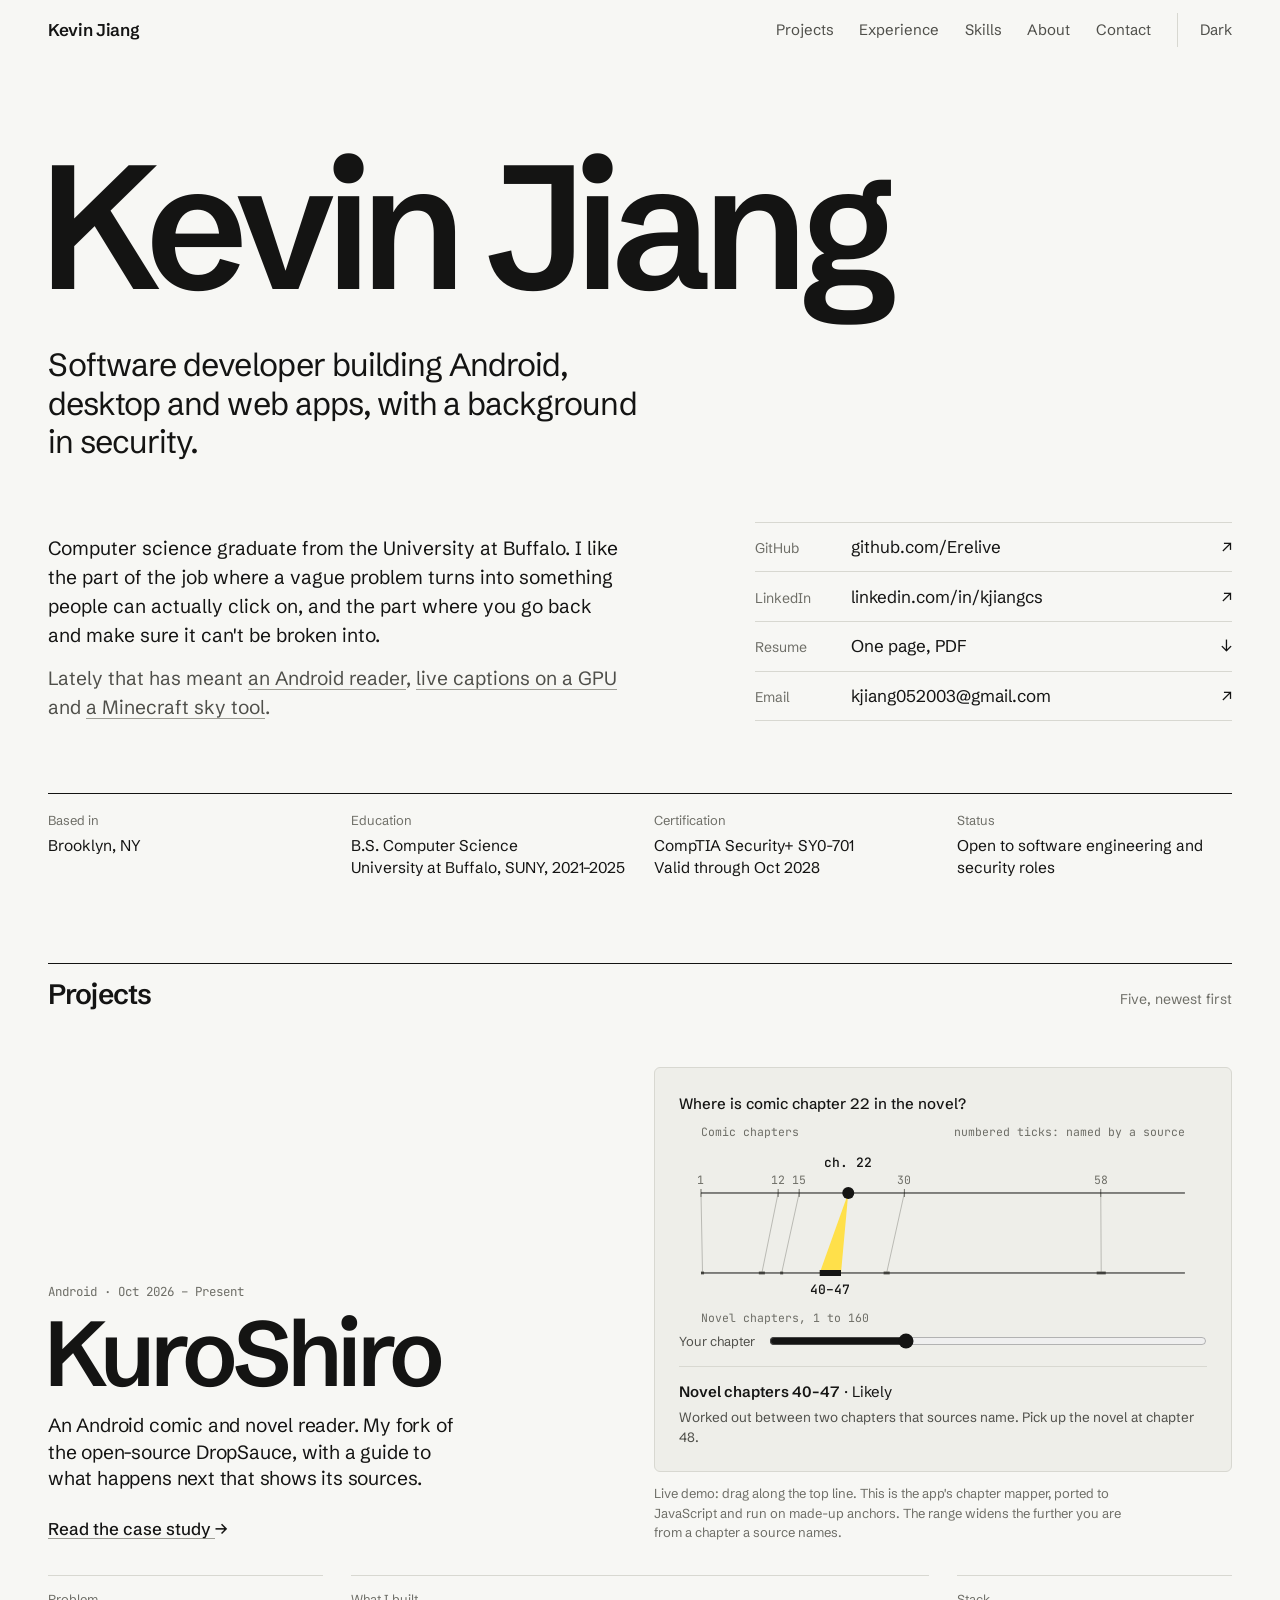
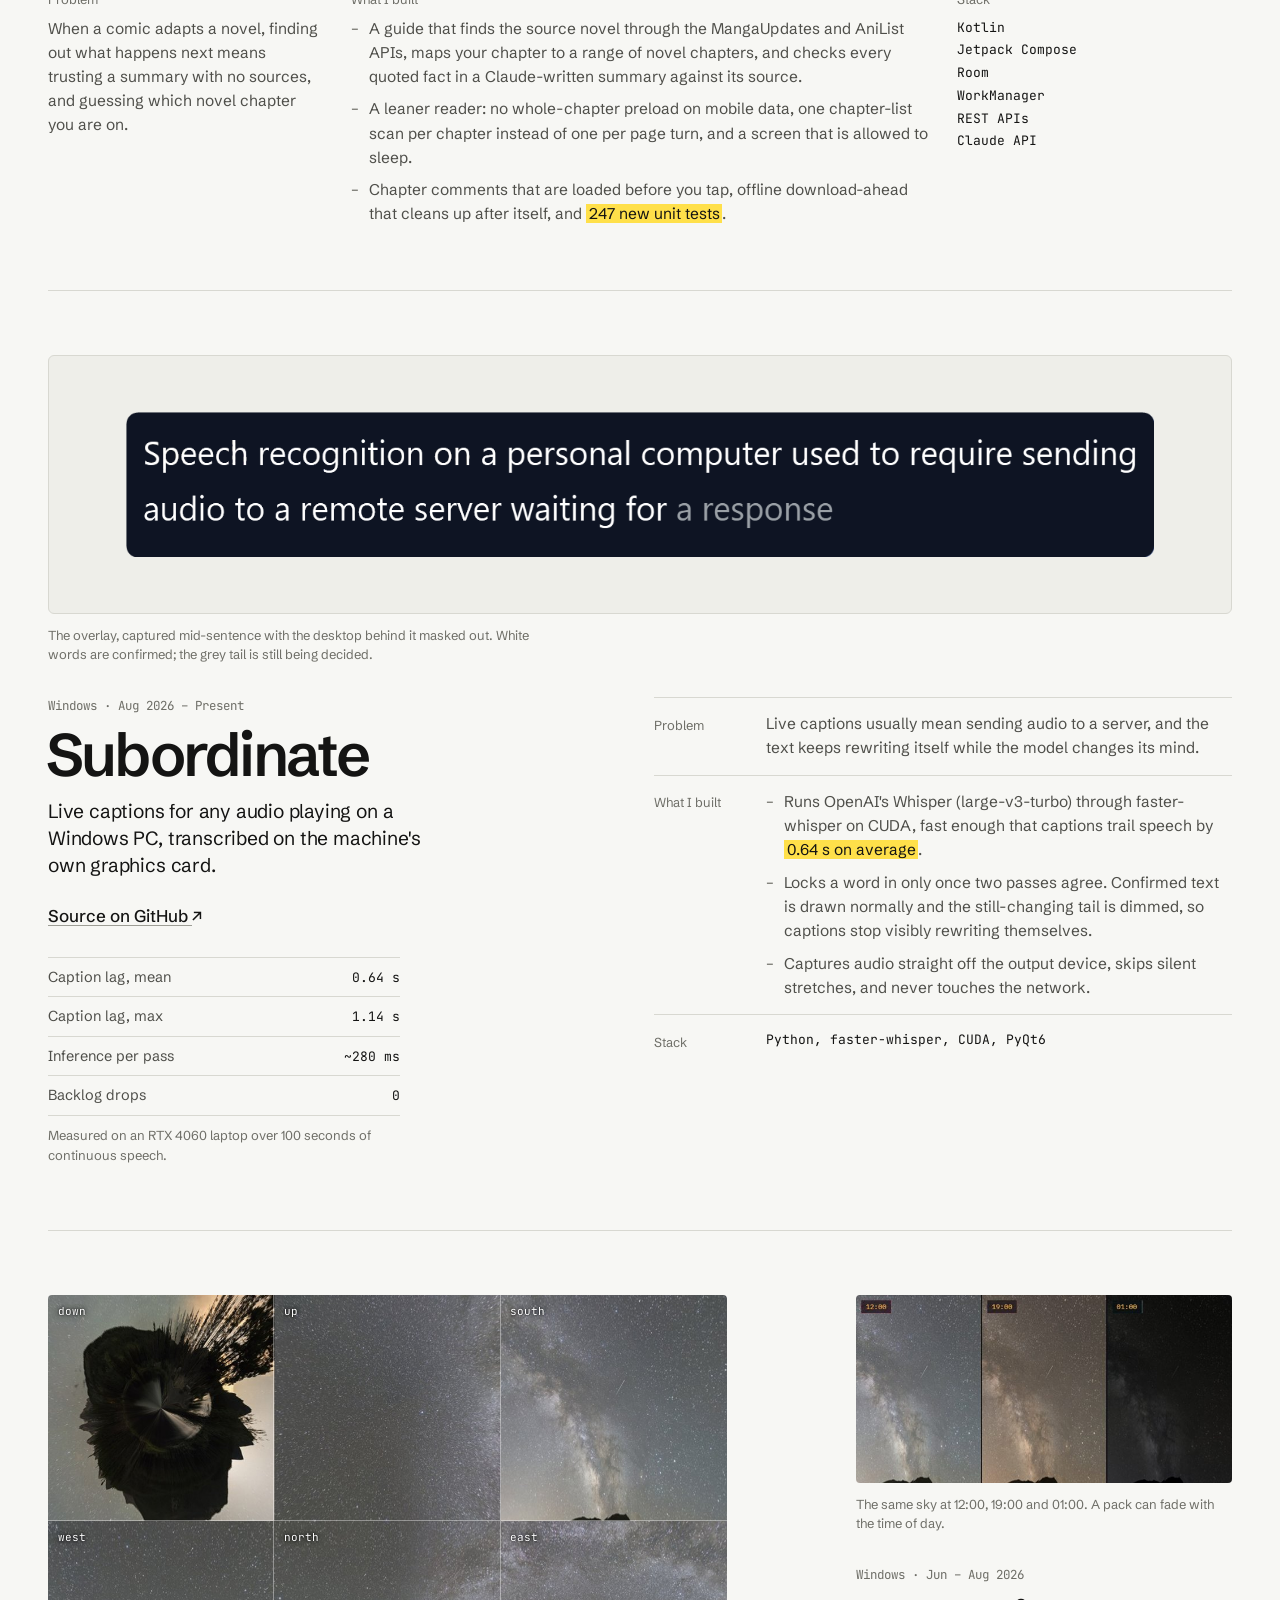
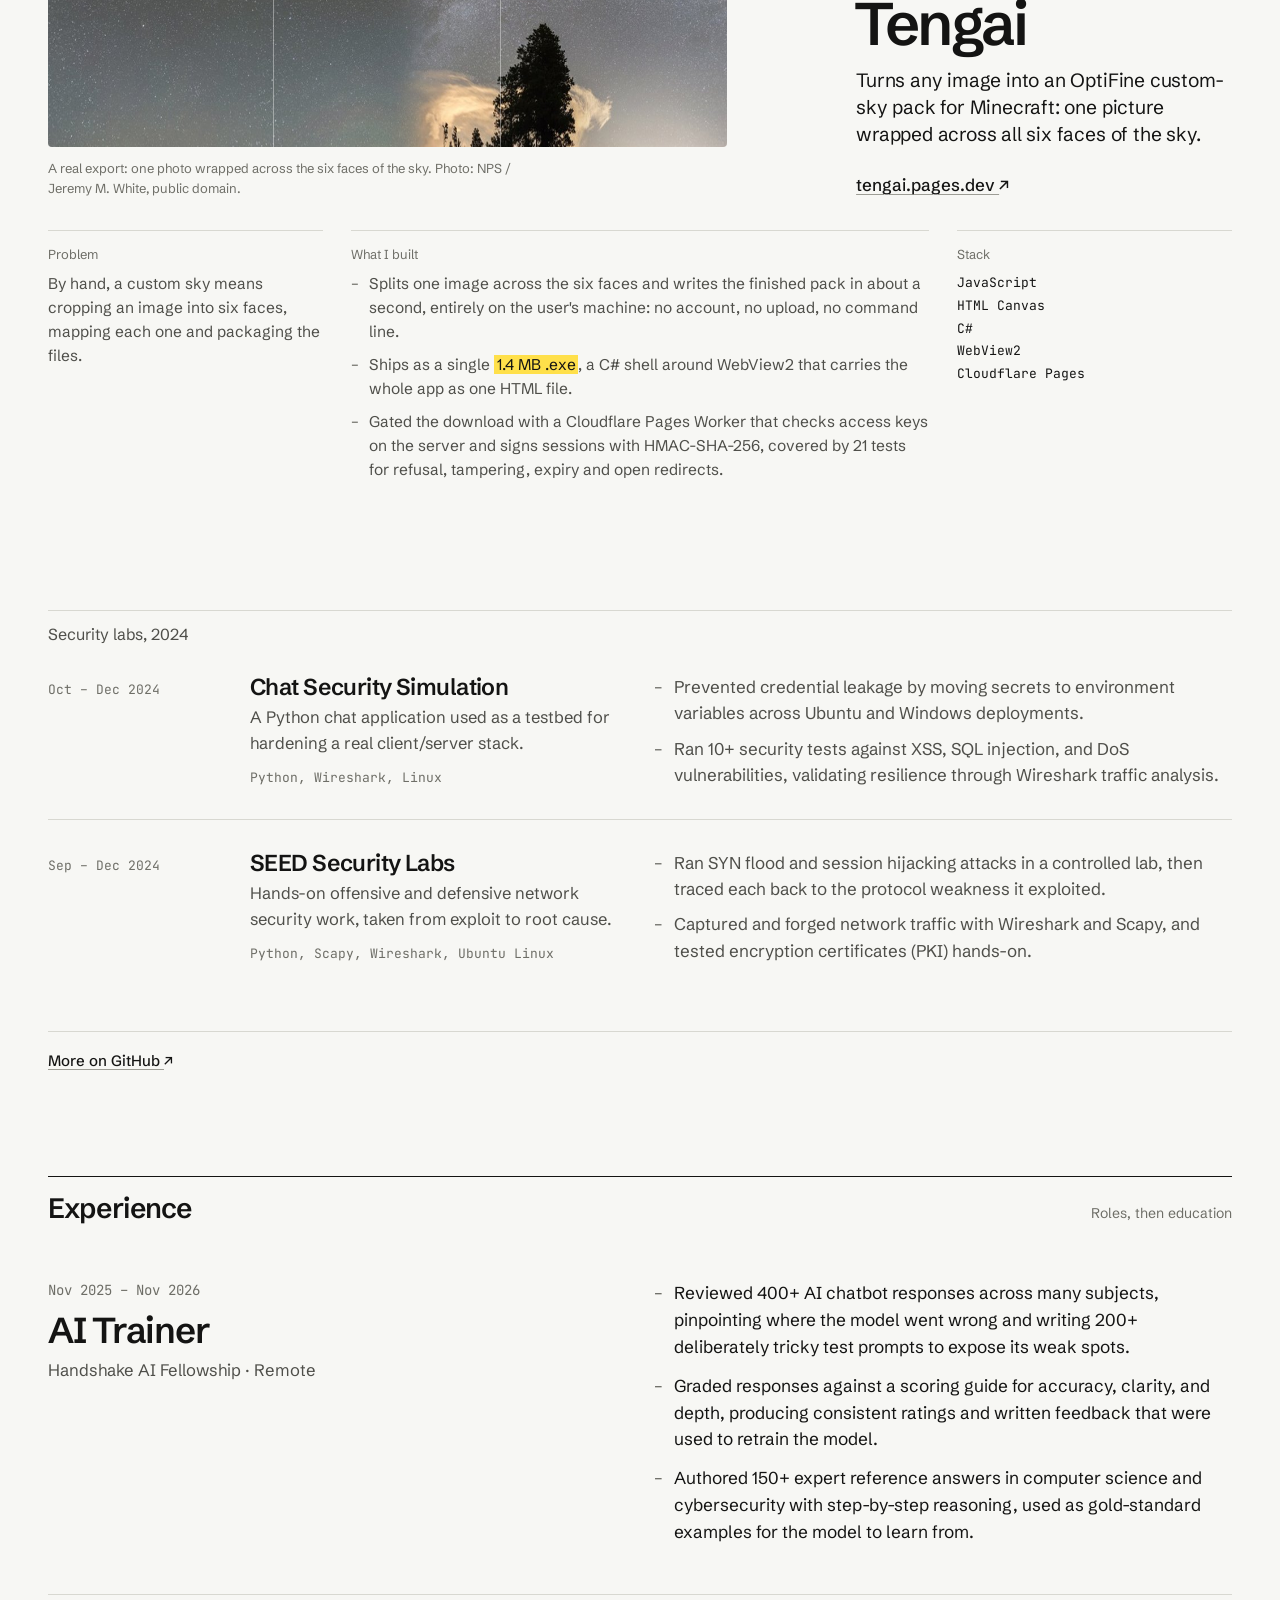
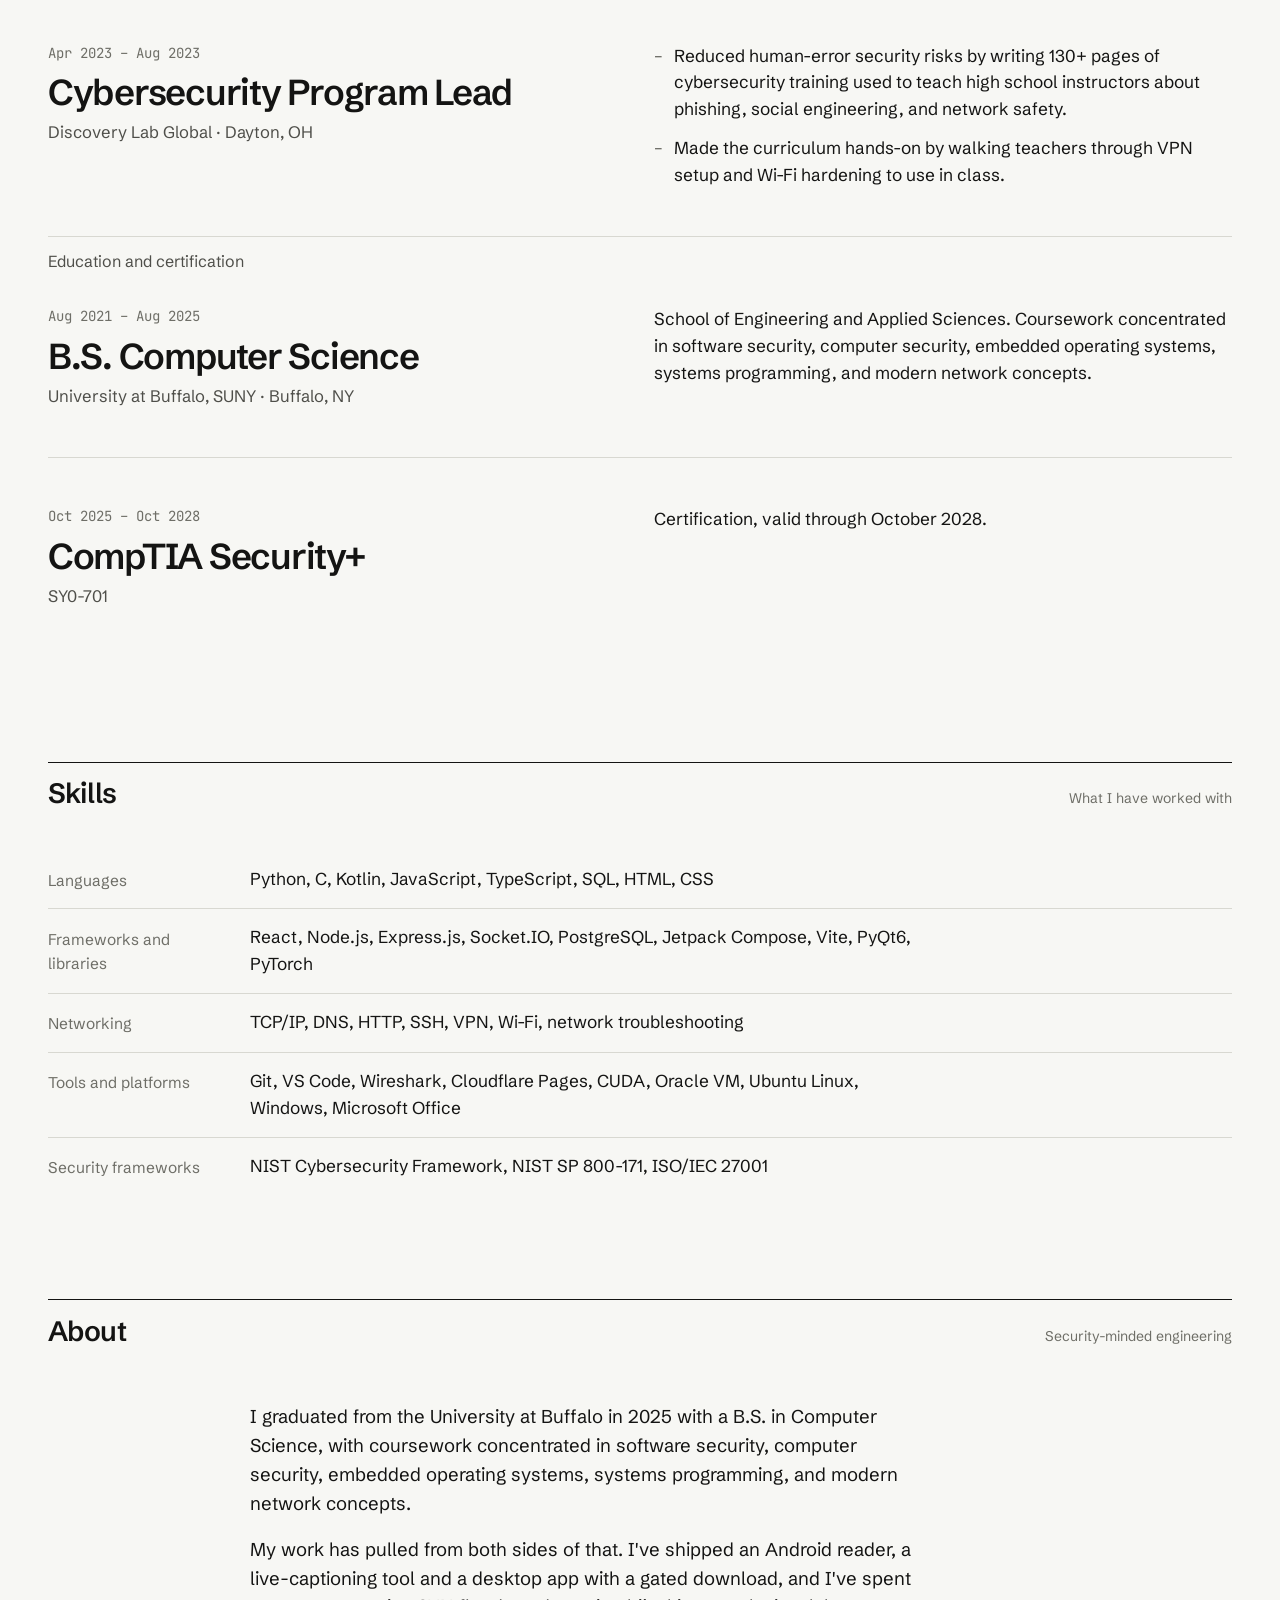
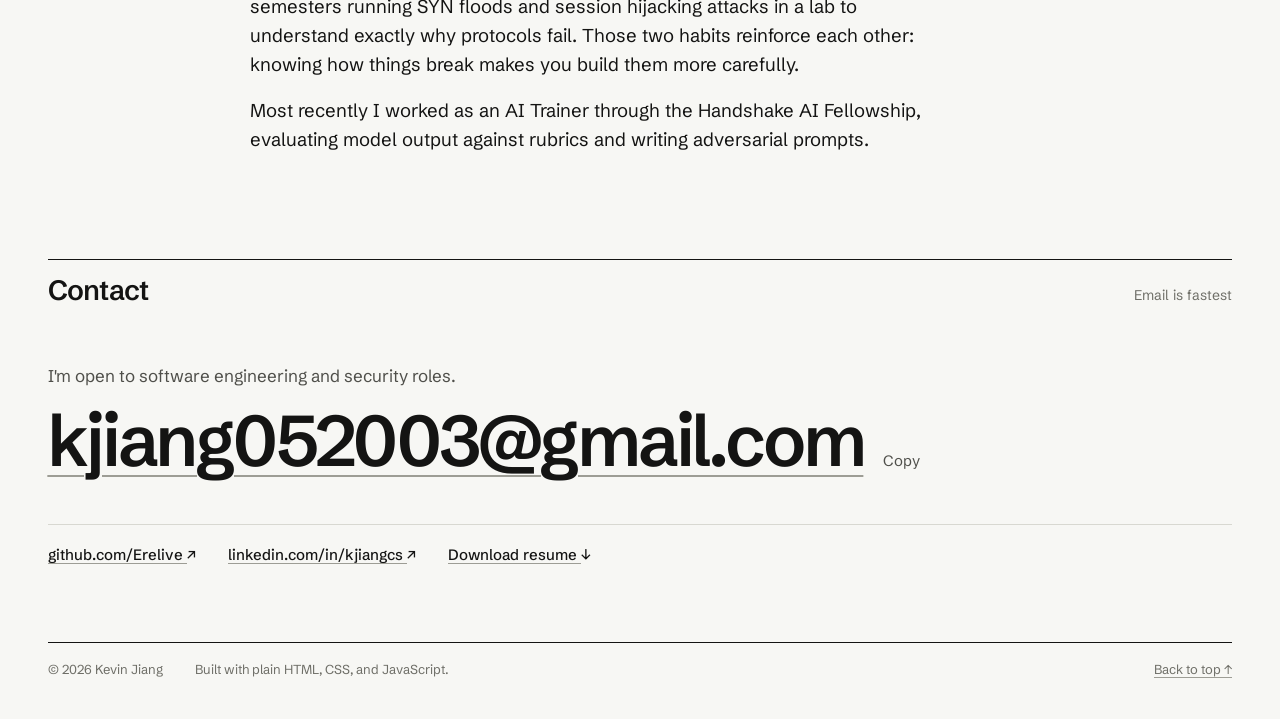
==== commit 9a39fd92: "Polish portfolio: hovers, Projects rename, larger Experience - Replace block link highlights with go" ====
--- a/index.html
+++ b/index.html
@@ -12,7 +12,11 @@
     <meta property="og:title" content="Kevin Jiang — Software Developer">
     <meta property="og:description" content="Software developer building Android, desktop and web apps, with a background in security.">
     <meta property="og:url" content="https://erelive.github.io/">
-    <meta name="twitter:card" content="summary">
+    <meta property="og:image" content="https://erelive.github.io/assets/og.png">
+    <meta property="og:image:width" content="1200">
+    <meta property="og:image:height" content="630">
+    <meta property="og:image:alt" content="Kevin Jiang. Software developer building Android, desktop and web apps, with a background in security.">
+    <meta name="twitter:card" content="summary_large_image">
 
     <link rel="canonical" href="https://erelive.github.io/">
     <meta name="theme-color" content="#f7f7f4" media="(prefers-color-scheme: light)">
@@ -22,7 +26,7 @@
     <link rel="preconnect" href="https://fonts.googleapis.com">
     <link rel="preconnect" href="https://fonts.gstatic.com" crossorigin>
     <link href="https://fonts.googleapis.com/css2?family=JetBrains+Mono:wght@400;500&family=Schibsted+Grotesk:wght@400..700&display=swap" rel="stylesheet">
-    <link rel="stylesheet" href="style.css?v=4">
+    <link rel="stylesheet" href="style.css?v=6">
 
     <script>
         (function () {
@@ -46,7 +50,7 @@
             <a class="wordmark" href="#top">Kevin Jiang</a>
 
             <nav class="nav" id="primaryNav" aria-label="Primary">
-                <a href="#work">Work</a>
+                <a href="#projects">Projects</a>
                 <a href="#experience">Experience</a>
                 <a href="#skills">Skills</a>
                 <a href="#about">About</a>
@@ -133,11 +137,11 @@
             </div>
         </section>
 
-        <section class="section" id="work">
+        <section class="section" id="projects">
             <div class="wrap">
                 <header class="section-head">
-                    <h2>Work</h2>
-                    <p>Five projects, newest first</p>
+                    <h2>Projects</h2>
+                    <p>Five, newest first</p>
                 </header>
 
                 <article class="feature feature--lead" id="kuroshiro">
@@ -399,10 +403,10 @@
             <div class="wrap">
                 <header class="section-head">
                     <h2>Experience</h2>
-                    <p>Work, education, certification</p>
+                    <p>Roles, then education</p>
                 </header>
 
-                <div class="rows">
+                <div class="rows rows--lg">
                     <article class="row" data-reveal>
                         <p class="row-when meta">Nov 2025 &ndash; Nov 2026</p>
                         <div class="row-what">
@@ -427,11 +431,15 @@
                             <li>Made the curriculum hands-on by walking teachers through VPN setup and Wi-Fi hardening to use in class.</li>
                         </ul>
                     </article>
-
+                </div>
+
+                <h3 class="subhead">Education and certification</h3>
+
+                <div class="rows rows--lg">
                     <article class="row" data-reveal>
                         <p class="row-when meta">Aug 2021 &ndash; Aug 2025</p>
                         <div class="row-what">
-                            <h3>B.S. Computer Science</h3>
+                            <h4>B.S. Computer Science</h4>
                             <p>University at Buffalo, SUNY &middot; Buffalo, NY</p>
                         </div>
                         <p class="row-detail">
@@ -444,7 +452,7 @@
                     <article class="row" data-reveal>
                         <p class="row-when meta">Oct 2025 &ndash; Oct 2028</p>
                         <div class="row-what">
-                            <h3>CompTIA Security+</h3>
+                            <h4>CompTIA Security+</h4>
                             <p>SY0-701</p>
                         </div>
                         <p class="row-detail">Certification, valid through October 2028.</p>
--- a/style.css
+++ b/style.css
@@ -146,12 +146,12 @@
     text-decoration-thickness: 1px;
     text-underline-offset: 0.2em;
     text-decoration-color: var(--underline);
-    transition: background-color 0.15s, color 0.15s, text-decoration-color 0.15s;
+    background: linear-gradient(var(--wedge), var(--wedge)) no-repeat 0 100% / 0 0.3em;
+    transition: background-size 0.3s var(--ease), color 0.15s, text-decoration-color 0.15s;
 }
 
 a:hover {
-    background: var(--mark);
-    color: var(--mark-ink);
+    background-size: 100% 0.3em;
     text-decoration-color: currentColor;
 }
 
@@ -398,12 +398,12 @@
     gap: 0.75rem;
     padding: 0.7rem 0;
     border-top: 1px solid var(--rule);
+    background-size: 0 3px;
     text-decoration: none;
 }
 
-/* The highlight runs a little past the rules without moving the text off the grid. */
 .hero-links a:hover {
-    box-shadow: -0.5rem 0 0 var(--mark), 0.5rem 0 0 var(--mark);
+    background-size: 100% 3px;
 }
 
 .hero-links li:last-child a {
@@ -474,8 +474,8 @@
 }
 
 .section-head h2 {
-    font-size: 1rem;
-    letter-spacing: -0.01em;
+    font-size: clamp(1.375rem, 2.4vw, 1.75rem);
+    letter-spacing: -0.03em;
 }
 
 .section-head p {
@@ -540,8 +540,19 @@
     line-height: 1;
 }
 
+.feature-title a,
+.contact-email a {
+    background-position: 0 90%;
+    background-size: 0 0.08em;
+}
+
 .feature-title a {
     text-decoration: none;
+}
+
+.feature-title a:hover,
+.contact-email a:hover {
+    background-size: 100% 0.08em;
 }
 
 .feature-aside {
@@ -867,10 +878,18 @@
     margin-top: clamp(2.25rem, 5vw, 4rem);
     padding-top: 0.9rem;
     border-top: 1px solid var(--rule);
-    color: var(--ink-3);
-    font-size: 0.875rem;
+    color: var(--ink-2);
+    font-size: 1rem;
     font-weight: 400;
     letter-spacing: 0;
+}
+
+.rows + .subhead {
+    margin-top: 0;
+}
+
+.subhead + .rows {
+    margin-top: clamp(1.5rem, 3vw, 2.25rem);
 }
 
 .row {
@@ -892,7 +911,8 @@
 
 .row-when {
     grid-column: 1 / span 2;
-    padding-top: 0.25rem;
+    padding-top: 0.35rem;
+    font-size: 0.8125rem;
 }
 
 .row-what {
@@ -901,27 +921,73 @@
 
 .row-what h3,
 .row-what h4 {
-    font-size: 1.1875rem;
-    letter-spacing: -0.02em;
+    font-size: clamp(1.25rem, 1.9vw, 1.4375rem);
+    letter-spacing: -0.025em;
 }
 
 .row-what p {
-    margin-top: 0.2rem;
-    color: var(--ink-2);
-    font-size: 0.9375rem;
+    margin-top: 0.3rem;
+    color: var(--ink-2);
+    font-size: 1.0313rem;
 }
 
 .row-what .stack {
     margin-top: 0.7rem;
     color: var(--ink-3);
     font-family: var(--mono);
-    font-size: 0.78rem;
+    font-size: 0.8125rem;
 }
 
 .row-detail {
     grid-column: 7 / -1;
     color: var(--ink-2);
-    font-size: 0.9688rem;
+    font-size: 1.0625rem;
+}
+
+.rows--lg .row {
+    grid-template-rows: auto 1fr;
+    row-gap: 0.6rem;
+    padding-block: clamp(1.75rem, 3.8vw, 3rem);
+}
+
+.rows--lg > .row:first-child {
+    padding-top: 0;
+}
+
+.rows--lg .row-when {
+    grid-column: 1 / span 5;
+    grid-row: 1;
+    padding-top: 0;
+    font-size: 0.875rem;
+}
+
+.rows--lg .row-what {
+    grid-column: 1 / span 5;
+    grid-row: 2;
+}
+
+.rows--lg .row-what h3,
+.rows--lg .row-what h4 {
+    font-size: clamp(1.625rem, 3vw, 2.25rem);
+    letter-spacing: -0.035em;
+    line-height: 1.08;
+}
+
+.rows--lg .row-what p {
+    margin-top: 0.5rem;
+    font-size: clamp(1rem, 1.3vw, 1.125rem);
+}
+
+.rows--lg .row-detail {
+    grid-column: 7 / -1;
+    grid-row: 1 / span 2;
+    color: var(--ink);
+    font-size: clamp(1.0625rem, 1.35vw, 1.1875rem);
+    line-height: 1.55;
+}
+
+.rows--lg .dashes li + li {
+    margin-top: 0.75rem;
 }
 
 .more {
@@ -948,14 +1014,15 @@
 
 .spec dt {
     grid-column: 1 / span 2;
-    padding-top: 0.15rem;
+    padding-top: 0.2rem;
     color: var(--ink-3);
-    font-size: 0.875rem;
+    font-size: 0.9688rem;
 }
 
 .spec dd {
     grid-column: 3 / -1;
     max-width: 62ch;
+    font-size: clamp(1.0625rem, 1.35vw, 1.1875rem);
 }
 
 /* ---------- about ---------- */
@@ -1437,6 +1504,21 @@
         position: static;
     }
 
+    .rows--lg .row {
+        grid-template-rows: none;
+    }
+
+    .rows--lg .row-when,
+    .rows--lg .row-what,
+    .rows--lg .row-detail {
+        grid-column: 1 / -1;
+        grid-row: auto;
+    }
+
+    .rows--lg .row-detail {
+        margin-top: 0.75rem;
+    }
+
     .feature--wide .feature-figure {
         order: -1;
     }
